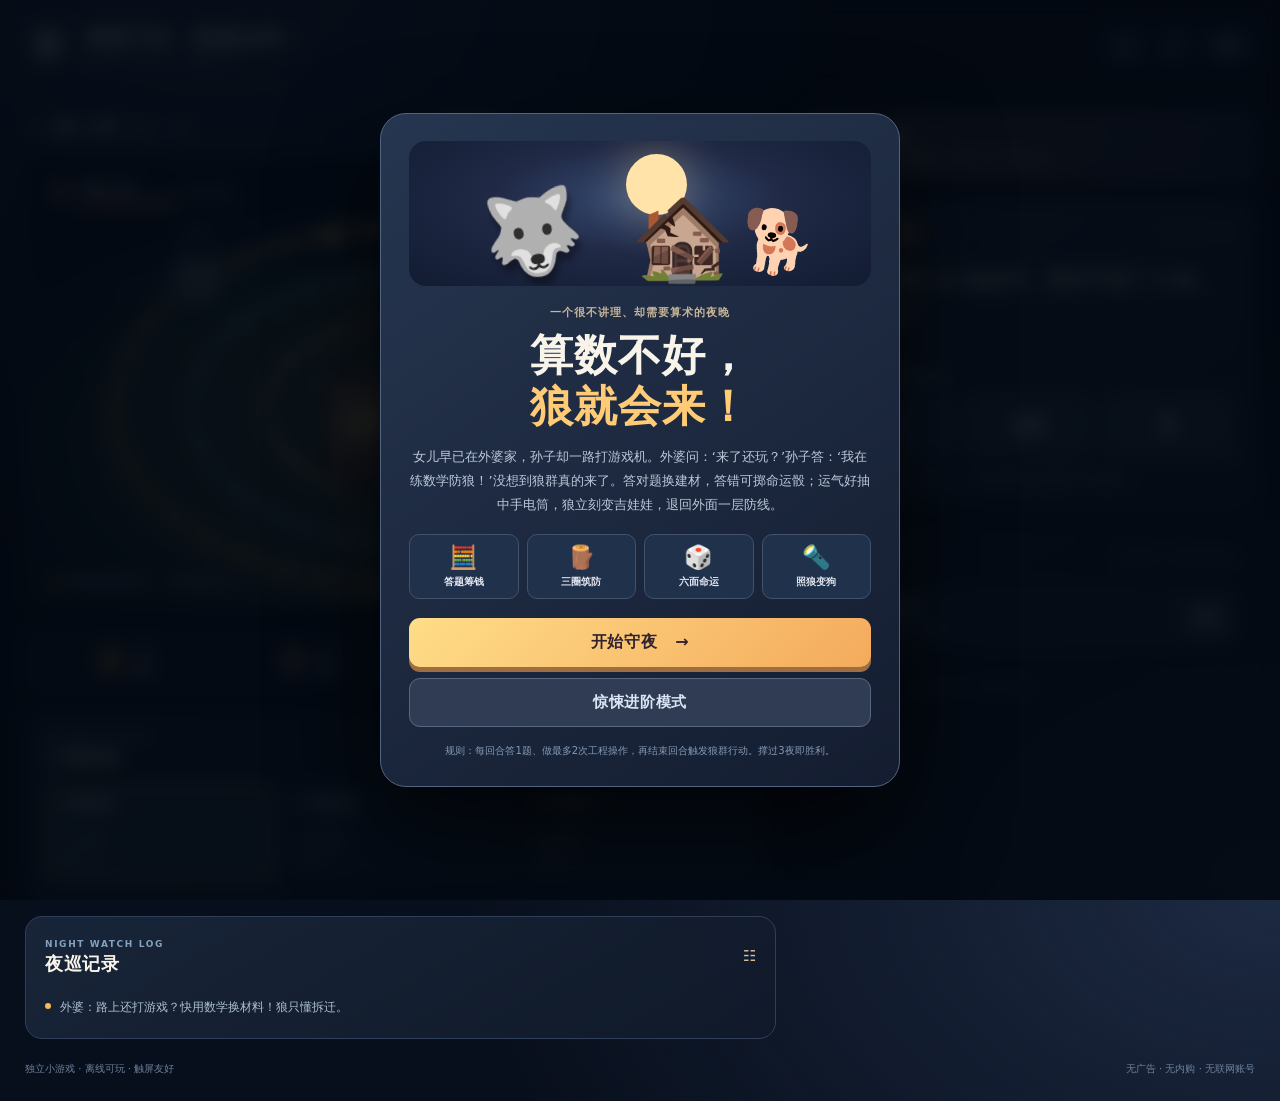
==== web/play.html @ cf3b33ac "feat: WatchOutWolf v1.1 Android and iPhone game with regression suite and APK CI" ====
<!doctype html>
<html lang="zh-CN">
<head>
  <meta charset="utf-8">
  <meta name="viewport" content="width=device-width,initial-scale=1,viewport-fit=cover">
  <meta name="theme-color" content="#10192c">
  <meta name="description" content="答数学题筹建材，守住外婆的小屋。答错还能掷命运骰，抽到手电筒让狼变吉娃娃！">
  <meta name="apple-mobile-web-app-capable" content="yes">
  <meta name="apple-mobile-web-app-status-bar-style" content="black-translucent">
  <meta name="apple-mobile-web-app-title" content="狼来了·算数防线">
  <style>
:root{color-scheme:dark;--bg:#080f1c;--panel:#141d31;--panel-2:#19243a;--panel-3:#202c44;--line:#33405d;--muted:#9bacbe;--text:#f8f4e9;--cream:#ffe4ac;--gold:#f6ba55;--green:#9bdfb3;--red:#f47c80;--blue:#98c5f5;--shadow:rgba(0,0,0,.38);font-family:ui-sans-serif,system-ui,-apple-system,BlinkMacSystemFont,'Segoe UI','PingFang SC','Microsoft YaHei',sans-serif}
*{box-sizing:border-box}html{background:var(--bg);overscroll-behavior:none}body{margin:0;color:var(--text);min-height:100vh;background:radial-gradient(ellipse at 17% -12%,#293d62 0%,transparent 42%),radial-gradient(ellipse at 100% 80%,#1d2a43 0%,transparent 45%),#080f1c;font-size:15px}button{font:inherit;cursor:pointer;-webkit-tap-highlight-color:transparent}button:focus-visible,canvas:focus-visible{outline:3px solid #ffce69;outline-offset:2px}button:disabled{cursor:not-allowed;filter:saturate(.55);opacity:.4}h1,h2,p{margin:0}h2{font-size:18px;letter-spacing:.03em}.hidden{display:none!important}.app-shell{max-width:1320px;margin:auto;padding:0 25px}.topbar{display:flex;align-items:center;justify-content:space-between;gap:16px;padding:22px 0 18px;border-bottom:1px solid rgba(180,202,232,.15)}.brand{text-decoration:none;color:inherit;display:flex;align-items:center;gap:12px;min-width:0}.brand-badge{height:48px;width:48px;display:grid;place-items:center;flex-shrink:0;border-radius:15px;font-size:27px;background:linear-gradient(145deg,#3a4d6b,#1c2a46);box-shadow:inset 0 0 0 1px #506481}.brand-text{display:flex;flex-direction:column;gap:3px;min-width:0}.brand strong{font-size:21px;font-weight:850;letter-spacing:.04em;white-space:nowrap}.brand small{color:#95a9c5;font-size:10px;letter-spacing:.2em;font-weight:750}.header-actions{display:flex;align-items:center;gap:9px}.icon-button,.ghost-button{height:38px;min-width:38px;padding:0 12px;color:#dbe6f8;background:#1a263c;border:1px solid #3a4b66;border-radius:11px}.icon-button{font-size:22px}.icon-button.off{opacity:.45}.ghost-button{font-size:13px;font-weight:700}.main-layout{display:grid;grid-template-columns:minmax(0,1.6fr) minmax(340px,.97fr);gap:23px;padding-top:23px;align-items:start}.game-column,.action-column{min-width:0;display:flex;flex-direction:column;gap:16px}.status-line{display:flex;gap:13px;align-items:center;justify-content:space-between;min-height:30px;padding:0 2px}.night-summary{display:flex;gap:10px;align-items:baseline;font-weight:900;font-size:18px}.night-summary small{color:var(--muted);font-size:12px;font-weight:600}.twinkle{color:var(--gold);font-size:20px}.phase-display{color:#cee6fc;font-size:12px;font-weight:700;background:#253551;border:1px solid #3b4f6c;border-radius:25px;padding:5px 11px;white-space:nowrap}.phase-dot{display:inline-block;width:7px;height:7px;border-radius:50%;background:#9be4af;box-shadow:0 0 8px #9be4af;margin-right:6px}.score-mini{color:var(--gold);font-weight:850;font-size:13px;white-space:nowrap}.battle-frame{position:relative;overflow:hidden;border-radius:22px;border:1px solid #34445c;background:#0c1b2d;box-shadow:0 15px 55px rgba(0,0,0,.27),inset 0 0 0 1px rgba(255,255,255,.02);touch-action:manipulation}.battle-frame canvas{display:block;aspect-ratio:5/3;width:100%;height:auto;cursor:crosshair;touch-action:manipulation}.canvas-overlay-top{position:absolute;top:13px;left:14px;right:14px;display:flex;justify-content:space-between;align-items:flex-start;gap:9px;pointer-events:none}.house-health,.flash-badge{background:rgba(12,22,39,.84);backdrop-filter:blur(10px);border:1px solid #55647b;box-shadow:0 3px 18px #0005;border-radius:13px;display:flex;align-items:center}.house-health{padding:8px 10px;gap:9px}.health-heart{color:#f9908c;font-size:20px}.health-details{min-width:100px;display:flex;flex-direction:column;gap:4px}.health-details span{font-size:11px;font-weight:700;color:#ecf2fb}.health-meter{background:#303b50;border-radius:5px;overflow:hidden;height:5px}.health-meter>div{height:100%;width:100%;background:linear-gradient(90deg,#fc7772,#ffb891);transition:width .35s ease}.house-health b{font-size:11px;color:#fff5dc}.flash-badge{font-size:12px;padding:10px 12px;gap:6px;color:#fff0c8;font-weight:800}.canvas-overlay-bottom{position:absolute;bottom:11px;left:14px;right:14px;display:flex;justify-content:space-between;gap:6px;align-items:center;pointer-events:none}.battle-tip{font-size:10px;font-weight:600;color:#c2cfe0;background:rgba(9,17,30,.68);border-radius:8px;padding:7px}.wolf-counter{font-size:11px;font-weight:800;background:rgba(14,24,40,.85);padding:7px 10px;border:1px solid #65748b;border-radius:9px;white-space:nowrap}.impact-layer{position:absolute;inset:0;pointer-events:none;display:grid;place-items:center}.impact-word{color:#fff5cb;text-shadow:0 3px 0 #9e4b64,0 5px 35px #fff6;animation:popImpact .9s ease-out forwards;font-size:clamp(20px,3vw,40px);font-weight:1000;letter-spacing:.1em}@keyframes popImpact{0%{transform:scale(.4) rotate(-10deg);opacity:0}30%{transform:scale(1.18) rotate(4deg);opacity:1}100%{transform:translateY(-55px) scale(1);opacity:0}}
.resource-strip{background:#141e31;border:1px solid #34425c;display:grid;grid-template-columns:repeat(4,1fr);padding:13px 9px;border-radius:16px;gap:2px;box-shadow:0 6px 25px rgba(0,0,0,.12)}.resource-item{display:flex;justify-content:center;align-items:center;gap:9px;border-right:1px solid #2f3b50;min-width:0}.resource-item:last-child{border-right:0}.resource-item>div{display:flex;flex-direction:column}.resource-item small{font-size:10px;color:#a2b1c7}.resource-item strong{font-size:21px;line-height:1.25;font-weight:900;font-variant-numeric:tabular-nums}.resource-icon{display:inline-grid;place-items:center;width:30px;height:30px;border-radius:10px;font-size:21px;font-weight:900}.resource-icon.coin{color:#f8cf71;background:#5c442d}.resource-icon.wood{color:#e2b37e;background:#523a34}.resource-icon.stone{color:#bac9db;background:#39445a}.resource-icon.battery{color:#f8e27a;background:#555136}.card-surface{background:linear-gradient(150deg,rgba(25,37,57,.96),rgba(16,25,42,.96));border:1px solid #303f59;border-radius:17px;padding:19px}.section-heading{display:flex;align-items:center;justify-content:space-between;gap:12px;margin-bottom:14px}.section-heading small{color:#90a5bd;font-size:11px;line-height:1.6;text-align:right}.eyebrow{display:block;font-size:9px;line-height:1.8;letter-spacing:.18em;font-weight:900;color:#84a2bf}.ring-grid{display:grid;grid-template-columns:repeat(3,minmax(0,1fr));gap:9px}.ring-button{border:1px solid #39495f;border-radius:12px;color:#eaf0fa;background:#1b2a40;text-align:left;padding:11px;display:flex;flex-direction:column;gap:7px;transition:background .2s,border-color .2s}.ring-button.selected{background:#273b51;border-color:#ffcb6c;box-shadow:0 0 0 1px #ffca65 inset}.ring-header{font-size:12px;font-weight:850;display:flex;justify-content:space-between;gap:4px;white-space:nowrap}.ring-name .ring-symbol{margin-right:3px;color:var(--gold)}.ring-health{font-size:12px;color:#d7e6f5;font-variant-numeric:tabular-nums}.ring-meter{background:#0e1b2d;height:6px;overflow:hidden;border-radius:6px}.ring-meter div{height:100%;border-radius:6px;background:linear-gradient(90deg,#74a7a0,#b6e2b1);transition:width .3s}.ring-meter div.critical{background:linear-gradient(90deg,#e17379,#efb16e)}.ring-footer{color:#93a7bf;font-size:10px;display:flex;justify-content:space-between}.story-box{padding-bottom:14px}.book-icon{color:#d6be93}.battle-feed{list-style:none;max-height:156px;overflow:auto;margin:0;padding:0;scrollbar-width:thin}.battle-feed li{display:flex;gap:9px;align-items:flex-start;padding:8px 0;color:#adbed2;font-size:12px;line-height:1.5;border-bottom:1px solid #2c3951}.battle-feed li:last-child{border-bottom:0}.feed-dot{width:6px;height:6px;flex-shrink:0;background:#809bb7;border-radius:50%;margin-top:5px}.feed-dot.good{background:var(--green)}.feed-dot.bad{background:var(--red)}.feed-dot.story{background:var(--gold)}
.mission-banner{display:flex;align-items:center;gap:12px;padding:15px;background:linear-gradient(115deg,#493c46,#222b44);border:1px solid #70555a;border-radius:15px}.mission-icon{font-size:28px;color:#ffdf9c;line-height:1}.mission-banner strong{font-size:13px;letter-spacing:.07em}.mission-banner p{color:#e8d6ce;font-size:11px;line-height:1.55;margin-top:3px}.phase-panel{min-height:230px}.action-card{border:1px solid #59617a;border-radius:18px;background:linear-gradient(145deg,#263752,#1a273d 75%);box-shadow:0 9px 28px #0003;overflow:hidden}.action-card-header{padding:20px 21px 0;display:flex;justify-content:space-between;gap:9px;align-items:center}.micro-tag{border-radius:7px;font-size:10px;font-weight:900;letter-spacing:.1em;color:#ffe8b7;background:#654e43;padding:6px 9px}.chapter-tag{font-size:10px;color:#a7bed4;letter-spacing:.1em}.question-inner{padding:18px 21px 19px}.question-title{font-size:20px;font-weight:850;line-height:1.6;color:#fff4dd;letter-spacing:.01em;min-height:90px}.answer-label{margin:15px 0 10px;color:#9bb1c9;font-size:11px;font-weight:750;letter-spacing:.05em}.answer-choices{display:grid;grid-template-columns:repeat(3,1fr);gap:10px}.answer-option{border:1px solid #62708a;background:#30445f;color:#f4f5fa;border-radius:12px;min-height:62px;font-size:25px;font-weight:850;box-shadow:0 3px 0 #18243a;transition:background .14s,transform .14s}.answer-option:active{transform:translateY(3px);box-shadow:none}.answer-option:hover{background:#425e7c}.action-hint{margin:14px 0 0;font-size:11px;color:#9eb3cb;line-height:1.6}.result-strip{display:flex;gap:9px;align-items:flex-start;margin-bottom:12px;border:1px solid #52736e;background:rgba(45,84,72,.23);border-radius:12px;padding:11px 12px;font-size:11px;line-height:1.5;color:#c7eddf}.result-strip.bad{border-color:#815864;background:#58384045;color:#ffcfce}.result-strip.neutral{border-color:#566881;background:#394a5b40;color:#d9e5f4}.result-strip strong{display:block;font-size:12px;color:#fff;margin-bottom:3px}.result-strip .result-emoji{font-size:20px}.dice-layout{padding:17px 20px 20px}.dice-layout h3{margin:0 0 8px;font-size:22px;color:#ffe8bc}.dice-description{font-size:12px;color:#b5c6dc;line-height:1.7;margin-bottom:15px}.dice-outcomes{display:grid;grid-template-columns:repeat(3,1fr);gap:7px;margin:13px 0 16px}.dice-face{background:#293951;border:1px solid #41516c;color:#e3ecfb;display:flex;align-items:center;gap:5px;justify-content:center;border-radius:9px;padding:9px 3px;font-size:10px;font-weight:750}.dice-face span{font-size:16px;font-weight:1000}.dice-face.bad{border-color:#8b5360;color:#ffadb1;background:#5b3442}.dice-face.good{border-color:#5f8b7f;color:#c2f6cd;background:#285451}.dice-face.jackpot{border-color:#cfb366;color:#ffe8a9;background:#685329}.dice-actions{display:grid;grid-template-columns:1.4fr 1fr;gap:9px}.primary-button,.secondary-button{font-weight:900;letter-spacing:.04em;border-radius:11px;padding:14px 13px;min-height:47px;transition:transform .15s,filter .15s}.primary-button{background:linear-gradient(135deg,#ffdd88,#f4aa5c);color:#312430;border:0;box-shadow:0 5px 0 #9f6d42}.secondary-button{background:#2f3c54;color:#dbe5f5;border:1px solid #596882}.primary-button:not(:disabled):active,.secondary-button:not(:disabled):active{transform:translateY(3px);box-shadow:none}.primary-button.large{width:100%;font-size:16px;display:flex;justify-content:center;gap:18px}.defend-header{padding:17px 19px 0;display:flex;align-items:center;justify-content:space-between;gap:10px}.defend-title{font-weight:900;font-size:19px;color:#ffefcc}.remaining-actions{font-size:11px;border:1px solid #5b7069;background:#2a4b47;border-radius:50px;color:#bfe6d9;font-weight:800;padding:7px 10px}.defend-body{padding:12px 19px 19px}.build-choice{display:grid;grid-template-columns:repeat(2,minmax(0,1fr));gap:9px;margin-top:12px}.build-button{border:1px solid #465774;color:#eef3fd;background:#263750;border-radius:12px;min-height:81px;text-align:left;padding:12px;display:flex;flex-direction:column;gap:6px;position:relative}.build-button:disabled{opacity:.34}.build-button:not(:disabled):hover{background:#324863}.build-button b{font-size:13px}.build-button small{font-size:10px;color:#afc1d9;line-height:1.35}.build-button .build-symbol{font-size:18px;margin-right:4px}.build-button .cost{font-size:10px;color:#ffdb9c;margin-top:auto}.endturn-button{width:100%;border:1px solid #c6a361;color:#fbe9bb;background:#64503a;border-radius:12px;padding:16px;margin-top:14px;font-size:14px;font-weight:950;box-shadow:0 4px 0 #322b28}.endturn-button:active{transform:translateY(3px);box-shadow:none}.attack-warning{font-size:11px;color:#efb0aa;margin-top:12px;line-height:1.5}.targets-panel{padding:16px}.targets-panel .section-heading{margin-bottom:11px}.targets-panel .section-heading h2{font-size:16px}.wolf-list{display:flex;flex-direction:column;gap:8px;max-height:260px;overflow:auto}.wolf-card{display:flex;align-items:center;gap:8px;border-radius:10px;background:#1f2f47;border:1px solid #334762;padding:9px}.wolf-card.selected{border-color:#efc06e;background:#324357}.wolf-avatar{display:grid;place-items:center;flex-shrink:0;width:37px;height:37px;border-radius:10px;background:#3f455e;font-size:23px}.wolf-avatar.dog{background:#3b4d48}.wolf-details{min-width:0;flex:1}.wolf-details strong{font-size:12px;display:block}.wolf-details small{font-size:10px;color:#a5b7ca;display:block;margin-top:4px}.target-choose{font-size:11px;font-weight:800;background:#3d506b;border:1px solid #71819c;color:#fff2d1;border-radius:8px;padding:9px;white-space:nowrap}.torch-target{background:#5b5237;border-color:#e9c46f;color:#fff0bf}.empty-wolves{color:#9fb2cc;font-size:12px;padding:12px 0;line-height:1.65}.rules-foot{display:flex;gap:8px;color:#768da7;font-size:11px;line-height:1.6;padding:0 7px}.rules-foot span{font-size:18px;color:#a7a3cb}.site-footer{display:flex;justify-content:space-between;gap:12px;font-size:10px;color:#6c829c;padding:23px 0 25px}
.overlay{position:fixed;inset:0;display:none;justify-content:center;align-items:center;overflow:auto;padding:18px 15px;background:rgba(3,9,17,.88);backdrop-filter:blur(9px);z-index:50}.overlay.visible{display:flex}.dialog-box{width:100%;max-width:520px;background:linear-gradient(145deg,#263650,#141d30);box-shadow:0 40px 100px #000a;border:1px solid #516480;border-radius:26px;padding:27px 28px;position:relative;max-height:calc(100dvh - 34px);overflow-y:auto;scrollbar-width:thin}.intro-dialog{text-align:center}.dialog-art{height:145px;border-radius:17px;background:radial-gradient(ellipse at 50% 40%,#364b73 0%,#202945 45%,#111b31 100%);position:relative;overflow:hidden;margin-bottom:19px}.moon-shape{position:absolute;top:13px;left:47%;height:61px;width:61px;border-radius:50%;background:#ffe3a8;box-shadow:0 0 48px #fada9c66}.dialog-wolf{position:absolute;left:16%;top:46px;font-size:80px;transform:rotate(-10deg);filter:drop-shadow(2px 9px 3px #0005)}.dialog-house{position:absolute;left:48%;top:48px;font-size:83px}.dialog-dog{position:absolute;right:12%;top:65px;font-size:61px;transform:rotate(9deg)}.intro-eyebrow{color:#c7b59a;font-size:11px;font-weight:850;letter-spacing:.09em}.intro-dialog h1{font-size:clamp(30px,5vw,43px);line-height:1.2;letter-spacing:.02em;margin:10px 0 12px;font-weight:1000}.intro-dialog h1 em{color:#ffcb75;font-style:normal}.intro-description{font-size:13px;color:#bbcada;line-height:1.85}.intro-mechanics{display:grid;grid-template-columns:repeat(4,1fr);gap:8px;margin:17px 0 19px}.intro-mechanics>div{padding:9px 2px;border:1px solid #43516b;background:#20314b;border-radius:10px;font-size:23px;display:flex;flex-direction:column;gap:4px}.intro-mechanics span{font-size:10px;font-weight:800;color:#e2e5ef}.intro-buttons{display:grid;gap:11px}.continue-button{margin-top:13px;width:100%;border:0;color:#d2e9fd;background:transparent;text-decoration:underline;padding:7px;font-size:12px}.smallprint{color:#8399b5;font-size:10px;line-height:1.7;margin-top:15px}.help-dialog{text-align:left;max-width:570px}.help-dialog h2{font-size:26px;color:#ffe2aa;margin-bottom:15px}.help-dialog ol{padding-left:19px;color:#c7d6e9;font-size:13px;line-height:1.7}.help-dialog li{margin-bottom:10px}.help-dialog b{color:#ffe2aa}.help-note{font-size:12px;color:#b0e3d9;background:#20403f;border:1px solid #386b65;border-radius:12px;padding:12px;line-height:1.7;margin:14px 0}.help-dialog .primary-button{width:100%}.modal-close{position:absolute;right:20px;top:17px;background:none;border:0;color:#e0e5ef;font-size:32px;line-height:1}.end-dialog{text-align:center;max-width:430px}.end-icon{font-size:73px;display:block;margin-bottom:9px}.end-dialog h2{color:#fbe0a2;font-size:33px;margin:7px 0 10px}.end-dialog>p{color:#bbcade;font-size:13px;line-height:1.75}.end-stats{display:grid;grid-template-columns:repeat(2,1fr);gap:10px;margin:24px 0}.end-stats div{padding:16px 9px;background:#1b2b42;border:1px solid #465c74;border-radius:12px}.end-stats strong{font-size:23px;color:#ffe09c;display:block}.end-stats small{font-size:11px;color:#a4b7cc}.toast{position:fixed;z-index:90;bottom:26px;left:50%;transform:translate(-50%,30px);opacity:0;pointer-events:none;background:#fff0c7;color:#423129;box-shadow:0 9px 50px #0007;padding:12px 17px;border-radius:12px;font-size:13px;font-weight:850;line-height:1.5;max-width:min(90vw,530px);min-width:200px;text-align:center;transition:transform .25s,opacity .25s}.toast.visible{transform:translate(-50%,0);opacity:1}.roulette-backdrop{position:fixed;inset:0;background:#050b14e8;display:grid;place-items:center;z-index:80;backdrop-filter:blur(5px)}.roulette-dialog{text-align:center;min-width:280px}.roulette-title{font-size:21px;font-weight:950;letter-spacing:.12em;color:#ffdc9b;margin-bottom:24px}.roulette-wheel{position:relative;height:210px;width:210px;border-radius:50%;margin:auto;background:conic-gradient(#8e4055 0deg 60deg,#394c6d 60deg 120deg,#63745c 120deg 180deg,#6b6248 180deg 240deg,#2a8b78 240deg 300deg,#d5aa60 300deg 360deg);box-shadow:0 0 0 8px #202a3c,0 0 0 11px #dcbd83,0 0 65px #f1d38a50;transition:transform 1.85s cubic-bezier(.13,.71,.21,1)}.roulette-num{position:absolute;left:50%;top:50%;margin-left:-16px;margin-top:-16px;width:32px;height:32px;display:grid;place-items:center;font-size:23px;font-weight:1000;color:white;text-shadow:0 2px 4px #0007}.roulette-pointer{font-size:29px;color:#ffe2a9;position:absolute;z-index:2;top:-25px;left:89px;text-shadow:0 3px #000}.roulette-status{margin-top:26px;font-size:14px;color:#bbd0e2}.roulette-result{font-size:25px;color:#fff0bc;font-weight:950;margin-top:15px;min-height:33px}
@media(max-width:1120px){.main-layout{grid-template-columns:minmax(0,1.25fr) minmax(320px,.9fr);gap:15px}.app-shell{padding:0 17px}.brand strong{font-size:18px}.mission-banner{padding:12px}}
@media(max-width:850px){.main-layout{grid-template-columns:1fr;gap:15px}.game-column,.action-column{gap:13px}.action-column{display:contents}.mission-banner{grid-row:1}.status-line{grid-row:2}.battle-frame{grid-row:3}.resource-strip{grid-row:4}.phase-panel{grid-row:5}.defense-box{grid-row:6}.targets-panel{grid-row:7}.story-box{grid-row:8}.rules-foot{grid-row:9}.main-layout{display:grid;grid-template-columns:1fr}.game-column{display:contents}.topbar{padding:13px 0}.phase-panel{min-height:0}.question-title{min-height:auto}.site-footer{padding-top:15px}}
@media(max-width:470px){.app-shell{padding:0 11px}.topbar{gap:6px}.brand{gap:8px}.brand-badge{height:40px;width:40px;border-radius:12px;font-size:22px}.brand strong{font-size:14px;letter-spacing:0}.brand small{font-size:8px;letter-spacing:.09em}.header-actions{gap:5px}.icon-button,.ghost-button{height:34px;min-width:34px;padding:0 8px;font-size:15px;border-radius:9px}.ghost-button{font-size:11px}.main-layout{padding-top:13px;gap:11px}.night-summary{gap:6px;font-size:15px}.night-summary small{font-size:10px}.status-line{gap:5px}.phase-display{padding:4px 7px;font-size:10px}.score-mini{font-size:11px}.battle-frame{border-radius:14px}.canvas-overlay-top{top:8px;left:7px;right:7px}.house-health{padding:6px;gap:5px;border-radius:9px}.health-details{min-width:80px}.health-details span{font-size:9px}.health-heart{font-size:14px}.house-health b{font-size:9px}.flash-badge{padding:7px;font-size:10px;border-radius:8px}.canvas-overlay-bottom{bottom:7px;left:7px;right:7px}.battle-tip{font-size:8px;padding:5px;max-width:80%}.wolf-counter{font-size:9px;padding:5px}.resource-strip{padding:8px 3px}.resource-item{gap:4px}.resource-item strong{font-size:18px}.resource-icon{height:25px;width:25px;font-size:16px;border-radius:8px}.resource-item small{font-size:9px}.card-surface{padding:13px}.section-heading{margin-bottom:10px}.section-heading small{font-size:9px}.ring-grid{gap:6px}.ring-button{padding:8px 6px;gap:5px}.ring-header{font-size:10px}.ring-health{font-size:10px}.ring-footer{font-size:9px}.section-heading h2{font-size:16px}.mission-banner{gap:8px}.mission-icon{font-size:22px}.mission-banner p{font-size:10px}.question-inner{padding:15px}.action-card-header{padding:14px 15px 0}.question-title{font-size:18px}.answer-option{min-height:59px}.defend-body{padding:10px 14px 15px}.build-button{min-height:80px}.build-button b{font-size:12px}.dialog-box{padding:20px 18px;border-radius:19px}.dialog-art{height:110px}.dialog-wolf{font-size:55px}.dialog-house{font-size:65px;top:37px}.dialog-dog{font-size:43px;top:52px}.moon-shape{height:50px;width:50px}.intro-dialog h1{font-size:30px}.intro-description{font-size:12px}.intro-mechanics{gap:5px}.intro-mechanics>div{font-size:21px}.intro-mechanics span{font-size:9px}.site-footer{font-size:8px}.dice-layout{padding:15px}.rules-foot{font-size:10px}}
@media(prefers-reduced-motion:reduce){*,*::before,*::after{animation-duration:.001s!important;transition-duration:.001s!important}}

</style>
  <title>算数不好，狼就会来！｜狼来了·算数防线</title>
</head>
<body>
  <div id="app" class="app-shell">
    <header class="topbar">
      <a class="brand" href="#" aria-label="算数不好狼就会来，返回游戏首页">
        <span class="brand-badge" aria-hidden="true">🐺</span>
        <span class="brand-text"><strong>算数不好，狼就会来！</strong><small>WOLF MATH · 防线计划</small></span>
      </a>
      <div class="header-actions">
        <button id="soundBtn" type="button" class="icon-button" aria-label="切换音效" title="切换音效">♫</button>
        <button id="helpBtn" type="button" class="icon-button" aria-label="游戏说明" title="游戏说明">?</button>
        <button id="restartBtn" type="button" class="ghost-button">重开</button>
      </div>
    </header>

    <div class="main-layout">
      <section class="game-column" aria-label="堡垒地图和战场">
        <div class="status-line">
          <div class="night-summary"><span class="twinkle">✦</span><span id="nightLabel">第 1 夜</span><small id="turnLabel">回合 1 / 18</small></div>
          <div class="phase-display"><span id="phaseDot" class="phase-dot"></span><span id="phaseLabel">答题中</span></div>
          <div class="score-mini">★ <span id="scoreLabel">0</span></div>
        </div>

        <div class="battle-frame" id="battleFrame">
          <canvas id="gameCanvas" width="1000" height="600" aria-label="狼群与三层防御圈。点狼选中手电目标，点防线选择加固层。" tabindex="0"></canvas>
          <div class="canvas-overlay-top">
            <div class="house-health" id="healthBanner" aria-label="小屋生命"><span class="health-heart">♥</span><div class="health-details"><span>外婆的小屋</span><div class="health-meter"><div id="healthFill"></div></div></div><b id="healthText">15 / 15</b></div>
            <div class="flash-badge" id="flashBadge">🔦 <span>0 格电量</span></div>
          </div>
          <div class="canvas-overlay-bottom"><span class="battle-tip">👆 点防线切换加固目标 · 点狼选择照射目标</span><span class="wolf-counter" id="wolfCount">🐺 1 只</span></div>
          <div id="impactLayer" class="impact-layer" aria-live="polite"></div>
        </div>

        <div class="resource-strip" id="resources" aria-label="物资">
          <div class="resource-item"><span class="resource-icon coin">◈</span><div><small>金币</small><strong id="coinsNum">4</strong></div></div>
          <div class="resource-item"><span class="resource-icon wood">▥</span><div><small>木材</small><strong id="woodNum">3</strong></div></div>
          <div class="resource-item"><span class="resource-icon stone">⬡</span><div><small>石材</small><strong id="stoneNum">0</strong></div></div>
          <div class="resource-item"><span class="resource-icon battery">ϟ</span><div><small>手电电量</small><strong id="batteryNum">0</strong></div></div>
        </div>

        <div class="defense-box card-surface">
          <div class="section-heading"><div><span class="eyebrow">DEFENSE STATUS</span><h2>三层防线</h2></div><small>点击选中，建造时对该圈生效</small></div>
          <div id="defenseRings" class="ring-grid"></div>
        </div>
        <div class="story-box card-surface"><div class="section-heading"><div><span class="eyebrow">NIGHT WATCH LOG</span><h2>夜巡记录</h2></div><span class="book-icon">☷</span></div><ul id="battleFeed" class="battle-feed" aria-live="polite"></ul></div>
      </section>

      <aside class="action-column" aria-label="答题、采购与防御行动">
        <section class="mission-banner"><span class="mission-icon">☾</span><div><strong>今夜任务</strong><p id="missionText">算对数学题，获得建材；算错了，命运骰替你做决定。</p></div></section>
        <div id="phasePanel" class="phase-panel"></div>
        <section id="wolfPanel" class="targets-panel card-surface"><div class="section-heading"><div><span class="eyebrow">ENEMY RADAR</span><h2>狼群雷达</h2></div><small id="targetHint">点亮手电，狼秒变吉娃娃</small></div><div id="wolfList" class="wolf-list"></div></section>
        <section class="rules-foot"><span>◎</span> 数学不是万能的，但狼真的不喜欢手电筒。</section>
      </aside>
    </div>

    <footer class="site-footer"><span>独立小游戏 · 离线可玩 · 触屏友好</span><span>无广告 · 无内购 · 无联网账号</span></footer>
  </div>

  <div class="overlay visible" id="introOverlay" role="dialog" aria-modal="true" aria-labelledby="introTitle">
    <div class="dialog-box intro-dialog">
      <div class="dialog-art" aria-hidden="true"><span class="moon-shape"></span><span class="dialog-wolf">🐺</span><span class="dialog-house">🏚️</span><span class="dialog-dog">🐕</span></div>
      <p class="intro-eyebrow">一个很不讲理、却需要算术的夜晚</p>
      <h1 id="introTitle">算数不好，<br><em>狼就会来！</em></h1>
      <p class="intro-description">女儿早已在外婆家，孙子却一路打游戏机。外婆问：‘来了还玩？’孙子答：‘我在练数学防狼！’没想到狼群真的来了。答对题换建材，答错可掷命运骰；运气好抽中手电筒，狼立刻变吉娃娃，退回外面一层防线。</p>
      <div class="intro-mechanics"><div>🧮<span>答题筹钱</span></div><div>🪵<span>三圈筑防</span></div><div>🎲<span>六面命运</span></div><div>🔦<span>照狼变狗</span></div></div>
      <div class="intro-buttons"><button class="primary-button large" data-mode="easy">开始守夜 <span>→</span></button><button class="secondary-button" data-mode="nightmare">惊悚进阶模式</button></div>
      <button id="continueButton" class="continue-button hidden">继续上次守夜</button>
      <p class="smallprint">规则：每回合答1题、做最多2次工程操作，再结束回合触发狼群行动。撑过3夜即胜利。</p>
    </div>
  </div>

  <div class="overlay" id="helpOverlay" role="dialog" aria-modal="true" aria-labelledby="helpTitle" aria-hidden="true">
    <div class="dialog-box help-dialog"><button class="modal-close" id="closeHelp" aria-label="关闭说明">×</button><span class="eyebrow">SURVIVAL MANUAL</span><h2 id="helpTitle">守夜手册</h2><ol><li><b>答题</b>：正确获得金币、木材。连续答对4题还会得到1格手电电量。</li><li><b>采购与修筑</b>：4金币买2木材，5金币买1石材。每回合最多进行2次采购或工程行动。</li><li><b>命运骰</b>：答错题才能掷六面骰。1面灾厄（小屋−2生命并来狼），5与6面获得手电电量，其余面是小奖或落空。</li><li><b>手电筒</b>：点击任意狼选中，再点击“照射”。每次消耗1格电量，狼变吉娃娃并退回外侧一圈；在最外圈的会退入森林。吉娃娃不再攻击，稍后跑掉。</li><li><b>防线</b>：从外圈木栅到中圈石墙、内圈铁门。狼突破一圈后，下回合才能往内圈移动。</li><li><b>胜利</b>：存活18回合，守过3个夜晚。每6回合天亮，狼撤退、外婆补充少量物资。</li></ol><p class="help-note">苹果手机：通过 Safari 打开部署好的 HTTPS 网页，再在分享菜单选择“添加到主屏幕”，可作为全屏网页应用游玩。</p><button class="primary-button" id="okHelp">继续守夜</button></div>
  </div>

  <div class="overlay" id="endOverlay" role="dialog" aria-modal="true" aria-labelledby="endTitle" aria-hidden="true"><div class="dialog-box end-dialog"><span id="endIcon" class="end-icon">☀</span><span class="eyebrow" id="endEyebrow">FINAL REPORT</span><h2 id="endTitle">天亮了！</h2><p id="endReason"></p><div class="end-stats" id="endStats"></div><button class="primary-button large" data-restart="yes">再守一夜 →</button></div></div>

  <div class="toast" id="toast" role="status" aria-live="polite"></div>
  <script>
/* Wolf Math Defense: deterministic, framework-free rules engine. */
(function (root, factory) {
  const api = factory();
  if (typeof module !== 'undefined' && module.exports) module.exports = api;
  if (root) root.WolfMathEngine = api;
})(typeof globalThis !== 'undefined' ? globalThis : this, function () {
  'use strict';

  const TOTAL_TURNS = 18;
  const PER_NIGHT = 6;
  const RING_NAMES = ['外圈木栅', '中圈石墙', '内圈铁门'];
  const MAX_WALLS = [11, 10, 9];
  const DICE_FACES = [
    { face: 1, label: '黑雾来袭', detail: '小屋失去2点生命，额外来一只狼。', kind: 'bad' },
    { face: 2, label: '虚惊一场', detail: '狼愣住了。你什么也没拿到。', kind: 'neutral' },
    { face: 3, label: '捡到木料', detail: '获得1块木材。', kind: 'minor' },
    { face: 4, label: '意外退款', detail: '获得2枚金币。', kind: 'minor' },
    { face: 5, label: '拾到手电筒', detail: '手电电量+1，可将一只狼变成吉娃娃。', kind: 'good' },
    { face: 6, label: '超级手电筒', detail: '手电电量+2，今晚的狼要改名了。', kind: 'jackpot' }
  ];

  function rollRandom(state) {
    let x = state.seed >>> 0;
    x ^= x << 13; x ^= x >>> 17; x ^= x << 5;
    state.seed = x >>> 0 || 2463534242;
    return (state.seed >>> 0) / 4294967296;
  }
  function randInt(state, min, max) {
    return Math.floor(rollRandom(state) * (max - min + 1)) + min;
  }
  function shuffled(state, a) {
    const b = a.slice();
    for (let i = b.length - 1; i > 0; i--) {
      const j = randInt(state, 0, i);
      [b[i], b[j]] = [b[j], b[i]];
    }
    return b;
  }
  function log(state, line, type) {
    state.feed.unshift({ id: ++state.logId, line, type: type || 'info' });
    state.feed = state.feed.slice(0, 7);
  }
  function clamp(value, lo, hi) { return Math.max(lo, Math.min(hi, value)); }
  function nightOf(turn) { return Math.min(3, 1 + Math.floor((turn - 1) / PER_NIGHT)); }

  function makeQuestion(state) {
    const night = nightOf(state.turn);
    const easy = state.mode === 'easy';
    const maxTemplate = easy ? 4 : (night === 1 ? 5 : night === 2 ? 7 : 9);
    const template = randInt(state, 0, maxTemplate);
    let prompt, answer, hint;
    const a = randInt(state, 2, easy ? 7 : 8 + night * 2);
    const b = randInt(state, 2, easy ? 6 : 5 + night * 2);
    const c = randInt(state, 1, 4);
    if (template === 0) {
      prompt = `外婆买了 ${a} 块木板，又买了 ${b} 块。仓库现在有几块木板？`;
      answer = a + b; hint = `${a} + ${b} = ${answer}`;
    } else if (template === 1) {
      const total = a + b + c;
      prompt = `守夜人带来 ${total} 枚金币，买钉子花了 ${b} 枚，还剩多少？`;
      answer = total - b; hint = `${total} − ${b} = ${answer}`;
    } else if (template === 2) {
      prompt = `一捆木板要 ${a} 枚金币，买 ${c + 1} 捆一共需要多少？`;
      answer = a * (c + 1); hint = `${a} × ${c + 1} = ${answer}`;
    } else if (template === 3) {
      const t = a * (c + 1);
      prompt = `${t} 块木板平均分给 ${c + 1} 道防线，每道能分到几块？`;
      answer = a; hint = `${t} ÷ ${c + 1} = ${answer}`;
    } else if (template === 4) {
      prompt = `修外墙要 ${a} 块木板，中墙要 ${b} 块，手头有 ${a + b - c} 块。还缺几块？`;
      answer = c; hint = `${a} + ${b} − ${a + b - c} = ${answer}`;
    } else if (template === 5) {
      prompt = `商店有 ${a} 组木料，每组 ${b} 块，另外赠送 ${c} 块。共有几块？`;
      answer = a * b + c; hint = `${a} × ${b} + ${c} = ${answer}`;
    } else if (template === 6) {
      const p = (a + 2) * 2;
      prompt = `两道门每道要 ${a + 2} 枚螺丝，已经准备了 ${c} 枚。还需多少枚？`;
      answer = p - c; hint = `2 × ${a + 2} − ${c} = ${answer}`;
    } else if (template === 7) {
      const full = (a + b) * 2;
      prompt = `每组木料 ${a + b} 元，买两组可减 ${c} 元。实际要付多少？`;
      answer = full - c; hint = `2 × ${a + b} − ${c} = ${answer}`;
    } else if (template === 8) {
      const unit = c + 2;
      prompt = `一共 ${a * unit} 块石头，每道防线分 ${unit} 块，能修几道？`;
      answer = a; hint = `${a * unit} ÷ ${unit} = ${answer}`;
    } else {
      const every = a + 3;
      const spent = Math.min(b, every * 2 - 1);
      prompt = `两天各存 ${every} 枚金币，买陷阱花 ${spent} 枚，剩下多少？`;
      answer = every * 2 - spent; hint = `2 × ${every} − ${spent} = ${answer}`;
    }
    const wrong = new Set();
    let tries = 0;
    while (wrong.size < 2 && tries++ < 60) {
      const d = randInt(state, 1, 5 + night * 2) * (rollRandom(state) < 0.5 ? -1 : 1);
      const candidate = answer + d;
      if (candidate >= 0 && candidate !== answer) wrong.add(candidate);
    }
    let candidate = answer + 1;
    while (wrong.size < 2) { if (!wrong.has(candidate)) wrong.add(candidate); candidate++; }
    return { prompt, answer, hint, options: shuffled(state, [answer, ...wrong]), id: state.turn };
  }

  function addWolf(state, fixedKind) {
    const night = nightOf(state.turn);
    const variant = rollRandom(state);
    const ambush = rollRandom(state);
    let ring = 1;
    if (!fixedKind) {
      if (night === 2 && ambush < (state.mode === 'nightmare' ? .36 : .23)) ring = 2;
      if (night === 3) {
        if (ambush < (state.mode === 'nightmare' ? .24 : .14)) ring = 3;
        else if (ambush < (state.mode === 'nightmare' ? .66 : .48)) ring = 2;
      }
    }
    const kind = fixedKind || (ring > 1 ? 'sneak' : night >= 3 && variant < .22 ? 'heavy' : night >= 2 && variant < .38 ? 'swift' : 'wolf');
    const angle = -Math.PI * .84 + rollRandom(state) * Math.PI * 1.65;
    const wolf = { id: ++state.nextWolfId, kind, ring, angle, attack: kind === 'heavy' ? 3 : 2, dogTurns: 0, stunned: 0 };
    state.wolves.push(wolf);
    if (ring > 1) log(state, `警报！钻地狼${wolf.id}绕过外圈，直接潜入第${ring}圈！`, 'bad');
    return wolf;
  }

  function newGame(mode, seed) {
    const chosen = mode === 'nightmare' ? 'nightmare' : 'easy';
    const state = {
      version: 1, mode: chosen, seed: (Number(seed) >>> 0) || (Date.now() >>> 0) || 2817,
      turn: 1, night: 1, phase: 'question', maxTurns: TOTAL_TURNS,
      house: chosen === 'nightmare' ? 12 : 15, maxHouse: 15, coins: 4, wood: 3, stone: 0, charges: 0,
      walls: chosen === 'nightmare' ? [6, 5, 4] : [7, 6, 5], traps: [0, 0, 0], actions: 2, maxActions: 2,
      selectedRing: 0, selectedWolf: null, streak: 0, correct: 0, wrong: 0,
      score: 0, logId: 0, nextWolfId: 0, wolves: [], feed: [], lastDice: null,
      lastResult: null, gameEndReason: ''
    };
    state.question = makeQuestion(state);
    addWolf(state, 'wolf');
    log(state, '外婆：路上还打游戏？快用数学换材料！狼只懂拆迁。', 'story');
    return state;
  }

  function failIfNeeded(state) {
    if (state.house <= 0) {
      state.house = 0;
      state.phase = 'lost';
      state.gameEndReason = '狼群提交了房屋拆除验收报告。';
      log(state, '小屋倒塌。外婆：明天开始补习基础数学。', 'bad');
      return true;
    }
    return false;
  }
  function answerQuestion(state, selected) {
    if (state.phase !== 'question') return { ok: false, message: '现在不是答题阶段。' };
    const val = Number(selected);
    const correct = val === state.question.answer;
    const hint = state.question.hint;
    if (correct) {
      state.phase = 'defend';
      state.correct++;
      state.streak++;
      const reward = 3 + nightOf(state.turn);
      state.coins += reward;
      state.wood += 1;
      state.score += 100 + Math.min(5, state.streak) * 15;
      let bonus = '';
      if (state.streak % 4 === 0) {
        state.charges = clamp(state.charges + 1, 0, 5);
        bonus = ' 连对4题，外婆奖励1格手电电量！';
      }
      state.lastResult = { kind: 'correct', title: '答对啦！', text: `${hint}。获得${reward}金币和1木材。${bonus}` };
      log(state, `答对：+${reward}金币，+1木材。${bonus}`, 'good');
    } else {
      state.phase = 'dice';
      state.wrong++;
      state.streak = 0;
      state.score = Math.max(0, state.score - 30);
      state.lastResult = { kind: 'wrong', title: '算错了，狼笑了', text: `正确答案：${state.question.answer}（${hint}）。可以跳过，也可以冒险掷命运骰。` };
      log(state, '算错了！命运骰启动：1/6灾厄，2/6机会拿到手电。', 'bad');
    }
    return { ok: true, correct, result: state.lastResult };
  }

  function rollDice(state, forcedFace) {
    if (state.phase !== 'dice') return { ok: false, message: '只能在答错题后掷骰。' };
    let face = randInt(state, 1, 6);
    if (typeof forcedFace === 'number' && forcedFace >= 1 && forcedFace <= 6) face = forcedFace;
    const info = DICE_FACES[face - 1];
    state.lastDice = face;
    state.phase = 'defend';
    if (face === 1) {
      state.house = Math.max(0, state.house - 2);
      addWolf(state);
    } else if (face === 3) state.wood++;
    else if (face === 4) state.coins += 2;
    else if (face === 5) state.charges = clamp(state.charges + 1, 0, 5);
    else if (face === 6) state.charges = clamp(state.charges + 2, 0, 5);
    state.lastResult = { kind: info.kind, title: `骰子 ${face} · ${info.label}`, text: info.detail };
    log(state, `骰子${face}：${info.label}。${info.detail}`, face === 1 ? 'bad' : face >= 5 ? 'good' : 'info');
    failIfNeeded(state);
    return { ok: true, face, info };
  }

  function skipDice(state) {
    if (state.phase !== 'dice') return { ok: false, message: '现在不能跳过骰子。' };
    state.phase = 'defend';
    state.lastResult = { kind: 'neutral', title: '见好就收', text: '没有掷骰，也没有奖励。至少小屋目前还在。' };
    log(state, '选择不掷骰子，安全进入建设阶段。', 'info');
    return { ok: true };
  }

  function takeAction(state, key, ring) {
    if (state.phase !== 'defend') return { ok: false, message: '请先完成本回合的算术题。' };
    if (state.actions <= 0) return { ok: false, message: '每回合只有2次工程行动。' };
    const r = Number.isInteger(ring) && ring >= 0 && ring <= 2 ? ring : state.selectedRing;
    if (key === 'buyWood') {
      if (state.coins < 4) return { ok: false, message: '金币不足：购买2木材需要4金币。' };
      state.coins -= 4; state.wood += 2;
      log(state, '采购木料：-4金币，+2木材。', 'info');
    } else if (key === 'buyStone') {
      if (state.coins < 5) return { ok: false, message: '金币不足：购买1石材需要5金币。' };
      state.coins -= 5; state.stone += 1;
      log(state, '采购石材：-5金币，+1石材。', 'info');
    } else if (key === 'fortify') {
      if (state.wood < 2) return { ok: false, message: '加固防线需要2木材。' };
      if (state.walls[r] >= MAX_WALLS[r]) return { ok: false, message: `${RING_NAMES[r]}已经加固到上限。` };
      state.wood -= 2;
      const gained = Math.min(4, MAX_WALLS[r] - state.walls[r]);
      state.walls[r] += gained;
      state.score += 10;
      log(state, `加固${RING_NAMES[r]}：+${gained}耐久。`, 'good');
    } else if (key === 'repair') {
      if (state.wood < 3) return { ok: false, message: '修理小屋需要3木材。' };
      if (state.house >= state.maxHouse) return { ok: false, message: '小屋目前完好。' };
      state.wood -= 3;
      const gained = Math.min(4, state.maxHouse - state.house);
      state.house += gained;
      log(state, `修理小屋：+${gained}生命。`, 'good');
    } else if (key === 'trap') {
      if (state.wood < 1 || state.stone < 1) return { ok: false, message: '布置陷阱需要1木材+1石材。' };
      if (state.traps[r] >= 2) return { ok: false, message: '这一圈最多可放2个陷阱。' };
      state.wood -= 1; state.stone -= 1; state.traps[r]++;
      log(state, `${RING_NAMES[r]}布置了陷阱。狼踩中会后退一层。`, 'good');
    } else return { ok: false, message: '未知工程行动。' };
    state.actions--;
    return { ok: true };
  }

  function flashWolf(state, wolfId) {
    if (state.phase !== 'defend') return { ok: false, message: '请先完成答题或骰子阶段。' };
    if (!state.charges) return { ok: false, message: '手电没有电量。答错题后可赌骰子，连对4题也能获得电量。' };
    const wolf = state.wolves.find(w => w.id === Number(wolfId));
    if (!wolf) return { ok: false, message: '目标已经不在附近。' };
    if (wolf.kind === 'dog') return { ok: false, message: '它已经是吉娃娃了，再照会让它自信。' };
    state.charges--;
    const from = wolf.ring;
    wolf.kind = 'dog';
    wolf.ring = Math.max(0, from - 1);
    wolf.attack = 0;
    wolf.dogTurns = 2;
    wolf.stunned = 0;
    state.selectedWolf = null;
    state.score += 70;
    const place = from === 1 ? '森林边缘' : RING_NAMES[from - 2];
    log(state, `手电光！狼${wolf.id}→吉娃娃，自动退到${place}。`, 'good');
    state.lastResult = { kind: 'jackpot', title: '嗷呜？汪！', text: `狼${wolf.id}变成吉娃娃，自动后退一整层（${place}），不再攻击。` };
    return { ok: true, wolfId: wolf.id, from, to: wolf.ring };
  }

  function endTurn(state) {
    if (state.phase !== 'defend') return { ok: false, message: '目前不能结束回合。' };
    const event = { attacked: [], retreats: [], damageHouse: 0, spawned: [], dawn: false, ended: false };
    const survivors = [];
    for (const wolf of state.wolves) {
      if (wolf.kind === 'dog') {
        wolf.dogTurns--;
        if (wolf.dogTurns <= 0) {
          log(state, `吉娃娃${wolf.id}带着尊严逃回森林。`, 'good');
          event.retreats.push(wolf.id);
        } else survivors.push(wolf);
        continue;
      }
      if (wolf.ring <= 0) {
        event.retreats.push(wolf.id);
        log(state, `狼${wolf.id}被陷阱赶进森林，灰溜溜地离开了。`, 'good');
        continue;
      }
      if (wolf.stunned > 0) { wolf.stunned--; survivors.push(wolf); continue; }
      const wallIndex = wolf.ring - 1;
      if (state.traps[wallIndex] > 0) {
        state.traps[wallIndex]--;
        wolf.ring = Math.max(0, wolf.ring - 1);
        wolf.stunned = 1;
        event.retreats.push(wolf.id);
        log(state, `狼${wolf.id}踩中陷阱，被弹回外围一层！`, 'good');
      } else if (state.walls[wallIndex] > 0) {
        const actual = Math.min(wolf.attack, state.walls[wallIndex]);
        state.walls[wallIndex] = Math.max(0, state.walls[wallIndex] - wolf.attack);
        event.attacked.push({ wolfId: wolf.id, ring: wallIndex, damage: actual });
        if (state.walls[wallIndex] === 0) {
          log(state, `第${wallIndex + 1}层防线被狼${wolf.id}拆穿！`, 'bad');
        }
      } else if (wolf.ring < 3) {
        wolf.ring++;
        log(state, `狼${wolf.id}穿过破口，进入${RING_NAMES[wolf.ring - 1]}。`, 'bad');
      } else {
        const damage = wolf.attack;
        state.house = Math.max(0, state.house - damage);
        event.damageHouse += damage;
        wolf.stunned = 1;
        log(state, `狼${wolf.id}撞击小屋！生命-${damage}。`, 'bad');
      }
      survivors.push(wolf);
    }
    state.wolves = survivors;
    if (state.wolves.some(w => w.kind !== 'dog') && rollRandom(state) < (state.mode === 'nightmare' ? .16 : .08)) {
      state.house = Math.max(0, state.house - 1);
      event.damageHouse++;
      log(state, '一只狼绕到厨房窗边捣乱。小屋生命-1。', 'bad');
    }
    if (failIfNeeded(state)) { event.ended = true; return { ok: true, event }; }

    const completedTurn = state.turn;
    if (completedTurn === TOTAL_TURNS) {
      state.phase = 'won';
      state.gameEndReason = '三夜守住！狼群改行卖儿童算术教材。';
      state.score += state.house * 35 + state.walls.reduce((a, b) => a + b, 0) * 6;
      log(state, `天亮了！通关得分 ${state.score}。`, 'good');
      event.ended = true;
      return { ok: true, event };
    }

    if (completedTurn % PER_NIGHT === 0) {
      event.dawn = true;
      state.wolves = [];
      state.wood += 2; state.stone += 1;
      state.walls = state.walls.map((hp, i) => Math.min(MAX_WALLS[i], hp + 2));
      state.house = Math.min(state.maxHouse, state.house + 2);
      log(state, '黎明换班！狼群退回树林。补给+2木材/+1石材，小屋+2生命，三圈各+2耐久。', 'good');
    } else {
      const currentNight = nightOf(completedTurn);
      const maxWolves = currentNight === 1 ? 5 : currentNight === 2 ? 7 : 8;
      let incoming = currentNight === 1 ? (rollRandom(state) < .82 ? 1 : 0) : 1;
      if (currentNight > 1 && rollRandom(state) < (currentNight === 2 ? .28 : .42)) incoming++;
      for (let n = 0; n < incoming && state.wolves.filter(w => w.kind !== 'dog').length < maxWolves; n++) {
        const w = addWolf(state);
        event.spawned.push(w.id);
      }
      if (event.spawned.length) log(state, `树林里亮起${event.spawned.length}双新眼睛。`, 'info');
    }
    state.turn++;
    state.night = nightOf(state.turn);
    if (completedTurn === 12 && state.mode === 'nightmare') {
      const boss = addWolf(state, 'heavy');
      boss.ring = 2;
      boss.attack = 4;
      log(state, '第三夜，狼王提前钻进中圈！外婆：它恐怕学过微积分。', 'bad');
    }
    state.actions = state.maxActions;
    state.phase = 'question';
    state.question = makeQuestion(state);
    state.lastDice = null;
    state.lastResult = null;
    state.selectedWolf = null;
    return { ok: true, event };
  }

  function scoreLabel(score) {
    return score >= 2500 ? '数学守夜大师' : score >= 1700 ? '金牌栅栏工程师' : score >= 900 ? '外婆的合格帮手' : '吉娃娃见习饲养员';
  }
  function getWolfName(wolf) {
    if (wolf.kind === 'dog') return '吉娃娃';
    if (wolf.kind === 'heavy') return '大块头狼';
    if (wolf.kind === 'swift') return '快脚狼';
    if (wolf.kind === 'sneak') return '钻地狼';
    return '野狼';
  }

  return {
    TOTAL_TURNS, PER_NIGHT, RING_NAMES, MAX_WALLS, DICE_FACES,
    newGame, makeQuestion, answerQuestion, rollDice, skipDice, takeAction, flashWolf, endTurn,
    scoreLabel, getWolfName, nightOf
  };
});

</script>
  <script>
/* Wolf Math Defense: responsive UI and hand-drawn 2D canvas renderer. */
(function () {
  'use strict';
  const G = window.WolfMathEngine;
  const $ = id => document.getElementById(id);
  const canvas = $('gameCanvas');
  const ctx = canvas.getContext('2d');
  const W = 1000, H = 600;
  const HOME_X = 506, HOME_Y = 334;
  const RING_RADII = [[388, 240], [286, 179], [185, 116]];
  const storageKey = 'wolf-math-defense-save-v1';
  let state = G.newGame('easy');
  let stored = loadSave();
  let soundOn = true;
  let audioCtx = null;
  let toastTimer = null;
  let fx = null;
  const moveFx = new Map();
  let drawing = true;
  let rolling = false;
  let lastView = '';
  let screenshotFrame = 0;

  const stars = Array.from({ length: 65 }, (_, i) => ({
    x: ((i * 378.17 + 71) % 930) + 30,
    y: ((i * 133.47 + 39) % 230) + 8,
    r: (i % 7 === 0 ? 1.8 : .65), offset: i * 3.25
  }));
  const trees = Array.from({ length: 31 }, (_, i) => ({ x: i * 37 - 29, y: 245 + (i % 4) * 16, h: 51 + (i % 7) * 17 }));

  function loadSave() {
    try {
      const parsed = JSON.parse(localStorage.getItem(storageKey) || 'null');
      if (!parsed || parsed.version !== 1 || !Array.isArray(parsed.walls) || !Array.isArray(parsed.wolves) || !parsed.question) return null;
      return parsed;
    } catch (_) { return null; }
  }
  function persist() { try { localStorage.setItem(storageKey, JSON.stringify(state)); } catch (_) {} }
  function resetSave() { try { localStorage.removeItem(storageKey); } catch (_) {} }
  function escapeText(str) {
    return String(str).replace(/[&<>"']/g, ch => ({ '&': '&amp;', '<': '&lt;', '>': '&gt;', '"': '&quot;', "'": '&#39;' }[ch]));
  }
  function toast(message) {
    $('toast').textContent = message;
    $('toast').classList.add('visible');
    clearTimeout(toastTimer);
    toastTimer = setTimeout(() => $('toast').classList.remove('visible'), 2900);
  }
  function playSound(kind) {
    if (!soundOn) return;
    try {
      if (!audioCtx) audioCtx = new (window.AudioContext || window.webkitAudioContext)();
      if (audioCtx.state === 'suspended') audioCtx.resume().catch(() => {});
      const now = audioCtx.currentTime;
      const notes = kind === 'correct' ? [510, 650, 810] : kind === 'wrong' ? [340, 285, 220] : kind === 'wolf' ? [160, 145] : kind === 'flash' ? [390, 790, 1030] : kind === 'win' ? [392, 493, 587, 784] : [330];
      notes.forEach((note, index) => {
        const osc = audioCtx.createOscillator();
        const gain = audioCtx.createGain();
        osc.type = kind === 'wolf' ? 'sawtooth' : 'sine';
        osc.frequency.setValueAtTime(note, now + index * .075);
        gain.gain.setValueAtTime(.0001, now + index * .075);
        gain.gain.exponentialRampToValueAtTime(kind === 'wolf' ? .045 : .075, now + index * .075 + .017);
        gain.gain.exponentialRampToValueAtTime(.0001, now + index * .075 + .16);
        osc.connect(gain); gain.connect(audioCtx.destination);
        osc.start(now + index * .075); osc.stop(now + index * .075 + .18);
      });
    } catch (_) {}
  }
  function vibrate(duration) { try { navigator.vibrate?.(duration); } catch (_) {} }
  function impact(text) {
    $('impactLayer').innerHTML = `<div class="impact-word">${escapeText(text)}</div>`;
    setTimeout(() => { $('impactLayer').innerHTML = ''; }, 1050);
  }
  function start(mode) {
    state = G.newGame(mode, (Date.now() ^ Math.floor(Math.random() * 0x7fffffff)) >>> 0);
    stored = null;
    $('introOverlay').classList.remove('visible');
    $('endOverlay').classList.remove('visible');
    render(); persist();
    playSound('correct');
  }
  function continueGame() {
    if (!stored) return;
    state = stored;
    stored = null;
    $('introOverlay').classList.remove('visible');
    render();
    if (state.phase === 'won' || state.phase === 'lost') displayEnding();
  }
  function confirmRestart() {
    if (!window.confirm('重新开始本局游戏？当前守夜进度会清空。')) return;
    resetSave();
    stored = null;
    $('introOverlay').classList.add('visible');
    $('endOverlay').classList.remove('visible');
    $('introOverlay').setAttribute('aria-hidden', 'false');
  }
  function interact(action, param) {
    if (rolling) return;
    let result;
    if (action === 'answer') {
      result = G.answerQuestion(state, Number(param));
      if (result.ok) {
        playSound(result.correct ? 'correct' : 'wrong');
        impact(result.correct ? '答对！' : '答错！');
        if (!result.correct) vibrate([35, 45, 65]);
      }
    } else if (action === 'roll') {
      startRoulette(); return;
    } else if (action === 'skip') result = G.skipDice(state);
    else if (action === 'endturn') {
      result = G.endTurn(state);
      if (result.ok) {
        playSound(result.event.damageHouse ? 'wolf' : result.event.dawn ? 'correct' : 'tick');
        if (result.event.damageHouse) { impact(`小屋 -${result.event.damageHouse} ♥`); vibrate(90); }
        else if (result.event.dawn) impact('黎明补给 +');
      }
    } else if (action === 'flash') {
      const selected = Number(param) || state.selectedWolf; // Direct wolf-card flashlight always wins over stale selection.
      const wolf = state.wolves.find(w => w.id === selected);
      if (wolf) fx = { angle: wolf.angle, ring: wolf.ring, at: performance.now() };
      result = G.flashWolf(state, selected);
      if (result.ok) {
        moveFx.set(result.wolfId, { from: result.from, to: result.to, at: performance.now() });
        playSound('flash'); vibrate([25, 30, 25]); impact('嗷呜 → 汪！');
      } else fx = null;
    } else {
      result = G.takeAction(state, action, state.selectedRing);
      if (result.ok) playSound('tick');
    }
    if (!result?.ok) toast(result?.message || '操作暂时不可用。');
    if (result?.ok) {
      if (state.lastResult && (action === 'answer' || action === 'flash')) toast(`${state.lastResult.title} ${state.lastResult.text}`);
      persist(); render();
      if (state.phase === 'won' || state.phase === 'lost') setTimeout(displayEnding, 700);
    }
  }
  function startRoulette() {
    if (rolling || state.phase !== 'dice') return;
    rolling = true;
    const overlay = document.createElement('div');
    overlay.className = 'roulette-backdrop';
    overlay.innerHTML = `<div class="roulette-dialog"><div class="roulette-title">🎲 命运六面骰</div><div style="position:relative;width:210px;margin:auto"><div class="roulette-pointer">▼</div><div class="roulette-wheel" id="rollingWheel">${Array.from({ length: 6 }, (_, i) => {
      const a = (i + .5) * Math.PI / 3; // The label aligns with its matching conic-gradient sector.
      const x = 104 + 71 * Math.sin(a), y = 105 - 71 * Math.cos(a);
      return `<span class="roulette-num" style="left:${x}px;top:${y}px">${i + 1}</span>`;
    }).join('')}</div></div><div class="roulette-status">狼盯着骰子，外婆盯着你……</div><div class="roulette-result" id="rouletteResult"></div></div>`;
    document.body.appendChild(overlay);
    const result = G.rollDice(state);
    const face = result.face;
    persist(); // Save the committed result immediately, even if Android is paused mid-animation.
    // Every sector is 60 degrees; face 1 begins at 0-60 degrees.
    const stop = (360 - ((face - 1) * 60 + 30)) % 360;
    setTimeout(() => { const wheel = $('rollingWheel'); if (wheel) wheel.style.transform = `rotate(${2160 + stop}deg)`; playSound('tick'); }, 50);
    setTimeout(() => {
      const ele = $('rouletteResult');
      if (ele) ele.textContent = `${face} · ${result.info.label}`;
      playSound(face === 1 ? 'wrong' : face >= 5 ? 'flash' : 'tick');
      if (face === 1) vibrate([120, 70, 140]);
    }, 1940);
    setTimeout(() => {
      overlay.remove(); rolling = false;
      persist(); render();
      toast(result.info.detail);
      if (face >= 5) impact('手电电量 +' + (face === 6 ? 2 : 1));
      if (state.phase === 'lost') displayEnding();
    }, 2550);
  }
  function render() {
    const night = G.nightOf(state.turn);
    $('nightLabel').textContent = `第 ${night} 夜`;
    $('turnLabel').textContent = `回合 ${state.turn} / ${G.TOTAL_TURNS}`;
    const phaseText = { question: '答题中', dice: '命运骰', defend: '修筑防线', won: '胜利！', lost: '失守！' };
    $('phaseLabel').textContent = phaseText[state.phase] || state.phase;
    $('phaseDot').style.background = state.phase === 'dice' ? '#ffba67' : state.phase === 'lost' ? '#f47c80' : '#9be4af';
    $('scoreLabel').textContent = state.score;
    $('healthText').textContent = `${state.house} / ${state.maxHouse}`;
    $('healthFill').style.width = `${100 * state.house / state.maxHouse}%`;
    $('flashBadge').innerHTML = `🔦 <span>${state.charges} 格电量</span>`;
    $('wolfCount').textContent = `🐺 ${state.wolves.filter(w => w.kind !== 'dog').length} 狼 · 🐕 ${state.wolves.filter(w => w.kind === 'dog').length} 狗`;
    $('coinsNum').textContent = state.coins;
    $('woodNum').textContent = state.wood;
    $('stoneNum').textContent = state.stone;
    $('batteryNum').textContent = state.charges;
    $('missionText').textContent = state.phase === 'question' ? '算对数学题领物资；狼群正在等待你交卷。' : state.phase === 'dice' ? '数学挑战失败：掷骰赌一个手电筒，还是不冒险？' : state.phase === 'defend' ? '加固选中的防线，或者用手电筒把狼变成吉娃娃。' : '这一夜的结果已经揭晓。';
    renderRings(); renderPhase(); renderWolves(); renderFeed();
    if (!drawing) draw(performance.now());
    lastView = state.phase;
  }
  function renderRings() {
    $('defenseRings').innerHTML = G.RING_NAMES.map((label, i) => {
      const health = state.walls[i], max = G.MAX_WALLS[i];
      return `<button type="button" class="ring-button ${state.selectedRing === i ? 'selected' : ''}" data-ring="${i}" aria-pressed="${state.selectedRing === i}"><div class="ring-header"><span class="ring-name"><span class="ring-symbol">${['Ⅰ', 'Ⅱ', 'Ⅲ'][i]}</span>${label}</span></div><div class="ring-meter"><div class="${health / max < .35 ? 'critical' : ''}" style="width:${100 * health / max}%"></div></div><div class="ring-footer"><span>${health === 0 ? '已被突破' : '耐久'}</span><span class="ring-health">${health}/${max}</span></div><div class="ring-footer"><span>陷阱</span><span>${state.traps[i]} / 2</span></div></button>`;
    }).join('');
  }
  function renderResult() {
    if (!state.lastResult) return '';
    const r = state.lastResult;
    const cls = ['wrong', 'bad'].includes(r.kind) ? 'bad' : r.kind === 'neutral' ? 'neutral' : '';
    return `<div class="result-strip ${cls}"><span class="result-emoji">${cls === 'bad' ? '⚠' : '✦'}</span><div><strong>${escapeText(r.title)}</strong>${escapeText(r.text)}</div></div>`;
  }
  function renderPhase() {
    const panel = $('phasePanel');
    if (state.phase === 'question') {
      panel.innerHTML = `<div class="action-card"><div class="action-card-header"><span class="micro-tag">🧮 数学采购挑战</span><span class="chapter-tag">第 ${state.turn} 题 / 18</span></div><div class="question-inner"><div class="question-title">${escapeText(state.question.prompt)}</div><p class="answer-label">选出正确答案以获得建材</p><div class="answer-choices">${state.question.options.map((v, i) => `<button class="answer-option" type="button" data-answer="${v}" aria-label="选项${i + 1}，${v}">${v}</button>`).join('')}</div><p class="action-hint">✓ 答对：金币 +${3 + G.nightOf(state.turn)}、木材 +1；连续4题答对还能获得手电电量。</p></div></div>`;
    } else if (state.phase === 'dice') {
      panel.innerHTML = `${renderResult()}<div class="action-card"><div class="dice-layout"><span class="micro-tag">🎲 算错了的补救机会</span><h3 style="margin-top:12px">敢不敢掷命运骰？</h3><p class="dice-description">六个面，等概率。坏运气会让狼群袭来；好手气拿到手电筒，照狼一眼，狼就成吉娃娃。</p><div class="dice-outcomes">${G.DICE_FACES.map(f => `<span class="dice-face ${f.kind}"><span>${f.face}</span> ${f.label}</span>`).join('')}</div><div class="dice-actions"><button type="button" class="primary-button" data-action="roll">🎲 掷命运骰</button><button type="button" class="secondary-button" data-action="skip">安全跳过</button></div><p class="action-hint">概率公开：灾厄 1/6，拿手电 2/6，其余 3/6。没有真金钱赌博。</p></div></div>`;
    } else if (state.phase === 'defend') {
      const can = (test) => state.actions > 0 && test;
      panel.innerHTML = `${renderResult()}<div class="action-card"><div class="defend-header"><div class="defend-title">🛠 修筑与采购</div><span class="remaining-actions">剩余行动 ${state.actions} / 2</span></div><div class="defend-body"><p class="action-hint">当前目标：<b style="color:#ffe0a3">${G.RING_NAMES[state.selectedRing]}</b>。点击地图或下方防线可切换。</p><div class="build-choice"><button class="build-button" type="button" data-action="buyWood" ${can(state.coins >= 4) ? '' : 'disabled'}><b><span class="build-symbol">🪵</span>买两块木材</b><small>补充建材库存</small><span class="cost">−4 金币 → +2 木材</span></button><button class="build-button" type="button" data-action="buyStone" ${can(state.coins >= 5) ? '' : 'disabled'}><b><span class="build-symbol">⬡</span>买一块石材</b><small>用于布置绊狼陷阱</small><span class="cost">−5 金币 → +1 石材</span></button><button class="build-button" type="button" data-action="fortify" ${can(state.wood >= 2 && state.walls[state.selectedRing] < G.MAX_WALLS[state.selectedRing]) ? '' : 'disabled'}><b><span class="build-symbol">🏗</span>加固选中防线</b><small>防线耐久最多 +4</small><span class="cost">−2 木材</span></button><button class="build-button" type="button" data-action="repair" ${can(state.wood >= 3 && state.house < state.maxHouse) ? '' : 'disabled'}><b><span class="build-symbol">♥</span>修理外婆小屋</b><small>小屋生命最多 +4</small><span class="cost">−3 木材</span></button><button class="build-button" type="button" data-action="trap" ${can(state.wood >= 1 && state.stone >= 1 && state.traps[state.selectedRing] < 2) ? '' : 'disabled'}><b><span class="build-symbol">⚙</span>绊狼陷阱</b><small>踩中退后一圈</small><span class="cost">−1 木材 · −1 石材</span></button><button class="build-button" type="button" data-action="flash" ${state.charges && state.selectedWolf && state.wolves.some(w => w.id === state.selectedWolf && w.kind !== 'dog') ? '' : 'disabled'}><b><span class="build-symbol">🔦</span>照射选中的狼</b><small>${state.selectedWolf ? `当前选中 #${state.selectedWolf}` : '先点地图里的狼'}</small><span class="cost">−1 手电电量 · 免费行动</span></button></div><button type="button" class="endturn-button" data-action="endturn">🌙 结束回合 · 狼群开始行动 →</button><p class="attack-warning">⚠ 结束回合后，狼会攻击脚下那层防线。耐久耗尽后将继续向小屋前进。</p></div></div>`;
    } else {
      panel.innerHTML = `<div class="action-card"><div class="dice-layout"><h3>${state.phase === 'won' ? '守夜成功！' : '防线失守！'}</h3><p class="dice-description">${escapeText(state.gameEndReason)}</p><button class="primary-button" type="button" data-restart="yes">重新开始</button></div></div>`;
    }
  }
  function renderWolves() {
    const list = $('wolfList');
    if (!state.wolves.length) {
      list.innerHTML = '<div class="empty-wolves">树林里暂时没有狼。最好趁这个机会修补外墙。</div>';
      return;
    }
    list.innerHTML = state.wolves.map(w => {
      const dog = w.kind === 'dog';
      const label = G.getWolfName(w);
      const position = w.ring === 0 ? '森林边缘' : G.RING_NAMES[w.ring - 1];
      const ready = state.phase === 'defend' && state.charges > 0 && !dog;
      return `<div class="wolf-card ${state.selectedWolf === w.id ? 'selected' : ''}"><div class="wolf-avatar ${dog ? 'dog' : ''}">${dog ? '🐕' : w.kind === 'heavy' ? '🐺' : '🐺'}</div><div class="wolf-details"><strong>#${w.id} ${label}</strong><small>${position} ${dog ? '· 正在逃跑' : `· 攻击 ${w.attack}`}</small></div>${dog ? '<span style="color:#a7e8bc;font-size:11px">无害 ✓</span>' : `<button class="target-choose ${ready ? 'torch-target' : ''}" type="button" data-wolf="${w.id}" aria-label="选中第${w.id}只狼">${state.selectedWolf === w.id ? '已选中' : '选中'}</button>`}${ready ? `<button class="target-choose torch-target" type="button" data-directflash="${w.id}" aria-label="用手电照射第${w.id}只狼">🔦 照射</button>` : ''}</div>`;
    }).join('');
  }
  function renderFeed() {
    $('battleFeed').innerHTML = state.feed.map(item => `<li><span class="feed-dot ${item.type}"></span><span>${escapeText(item.line)}</span></li>`).join('');
  }
  function displayEnding() {
    if (state.phase !== 'won' && state.phase !== 'lost') return;
    const won = state.phase === 'won';
    $('endIcon').textContent = won ? '☀️' : '🏚️';
    $('endEyebrow').textContent = won ? 'MISSION COMPLETED' : 'MISSION FAILED';
    $('endTitle').textContent = won ? '三夜守住了！' : '小屋失守了……';
    $('endReason').textContent = won ? `${state.gameEndReason} 荣誉称号：${G.scoreLabel(state.score)}` : `${state.gameEndReason} 狼拿走了答案本，外婆拿走了游戏机。`;
    $('endStats').innerHTML = `<div><strong>${state.score}</strong><small>守夜得分</small></div><div><strong>${state.turn} / 18</strong><small>坚持回合</small></div><div><strong>${state.correct}</strong><small>答对题数</small></div><div><strong>${state.house} ♥</strong><small>小屋生命</small></div>`;
    $('endOverlay').classList.add('visible');
    $('endOverlay').setAttribute('aria-hidden', 'false');
    playSound(won ? 'win' : 'wrong');
  }
  function closeHelp() { $('helpOverlay').classList.remove('visible'); $('helpOverlay').setAttribute('aria-hidden', 'true'); }
  document.addEventListener('click', event => {
    const target = event.target;
    if (target.closest('[data-mode]')) { start(target.closest('[data-mode]').dataset.mode); return; }
    if (target.closest('[data-restart]')) { $('endOverlay').classList.remove('visible'); start('easy'); return; }
    if (target.closest('[data-answer]')) { interact('answer', target.closest('[data-answer]').dataset.answer); return; }
    if (target.closest('[data-directflash]')) { interact('flash', target.closest('[data-directflash]').dataset.directflash); return; }
    if (target.closest('[data-wolf]')) {
      state.selectedWolf = Number(target.closest('[data-wolf]').dataset.wolf);
      playSound('tick'); persist(); render(); return;
    }
    if (target.closest('[data-ring]')) {
      state.selectedRing = Number(target.closest('[data-ring]').dataset.ring);
      playSound('tick'); persist(); render(); return;
    }
    if (target.closest('[data-action]')) { interact(target.closest('[data-action]').dataset.action); return; }
  });
  $('continueButton').addEventListener('click', continueGame);
  $('restartBtn').addEventListener('click', confirmRestart);
  $('helpBtn').addEventListener('click', () => { $('helpOverlay').classList.add('visible'); $('helpOverlay').setAttribute('aria-hidden', 'false'); });
  $('closeHelp').addEventListener('click', closeHelp);
  $('okHelp').addEventListener('click', closeHelp);
  $('soundBtn').addEventListener('click', () => { soundOn = !soundOn; $('soundBtn').textContent = soundOn ? '♫' : '×'; $('soundBtn').classList.toggle('off', !soundOn); toast(soundOn ? '音效已开启' : '音效已关闭'); });
  window.addEventListener('keydown', event => {
    if (event.key === 'Escape') closeHelp();
    if (/^[1-3]$/.test(event.key) && state.phase === 'question' && !$('introOverlay').classList.contains('visible') && !$('helpOverlay').classList.contains('visible')) {
      interact('answer', state.question.options[Number(event.key) - 1]);
    }
  });
  canvas.addEventListener('pointerdown', event => {
    if ($('introOverlay').classList.contains('visible') || $('helpOverlay').classList.contains('visible') || rolling) return;
    const rect = canvas.getBoundingClientRect();
    const x = (event.clientX - rect.left) * W / rect.width;
    const y = (event.clientY - rect.top) * H / rect.height;
    let nearest = null, nearestDist = Infinity;
    for (const wolf of state.wolves) {
      const p = wolfPosition(wolf, performance.now());
      const dist = Math.hypot(p.x - x, p.y - y);
      if (dist < 49 && dist < nearestDist) { nearest = wolf; nearestDist = dist; }
    }
    if (nearest) {
      if (nearest.kind === 'dog') { toast('这只吉娃娃已经投降，正在撤退。'); return; }
      state.selectedWolf = nearest.id;
      playSound('tick'); render(); persist();
      if (state.phase === 'defend' && state.charges > 0) toast(`已锁定狼 #${nearest.id}，点下方「🔦 照射」或狼群雷达里的按钮。`);
      else toast(`已选中狼 #${nearest.id}。手电筒充好电就可以照射。`);
      return;
    }
    const dx = x - HOME_X, dy = y - HOME_Y;
    const distances = RING_RADII.map(([rx, ry]) => Math.abs(Math.sqrt((dx * dx) / (rx * rx) + (dy * dy) / (ry * ry)) - 1));
    const min = Math.min(...distances);
    if (min < .22) {
      state.selectedRing = distances.indexOf(min);
      playSound('tick'); render(); persist();
      toast(`当前加固目标：${G.RING_NAMES[state.selectedRing]}`);
    }
  });

  function resizeCanvas() {
    const rect = canvas.getBoundingClientRect();
    const dpr = Math.min(2.25, window.devicePixelRatio || 1);
    const desiredW = Math.round(rect.width * dpr), desiredH = Math.round(rect.height * dpr);
    if (canvas.width !== desiredW || canvas.height !== desiredH) { canvas.width = desiredW; canvas.height = desiredH; }
    ctx.setTransform(canvas.width / W, 0, 0, canvas.height / H, 0, 0);
  }
  function rounded(x, y, w, h, r, fill, stroke, line) {
    const radius = Math.min(r, w / 2, h / 2);
    ctx.beginPath();
    ctx.moveTo(x + radius, y);
    ctx.lineTo(x + w - radius, y);
    ctx.quadraticCurveTo(x + w, y, x + w, y + radius);
    ctx.lineTo(x + w, y + h - radius);
    ctx.quadraticCurveTo(x + w, y + h, x + w - radius, y + h);
    ctx.lineTo(x + radius, y + h);
    ctx.quadraticCurveTo(x, y + h, x, y + h - radius);
    ctx.lineTo(x, y + radius);
    ctx.quadraticCurveTo(x, y, x + radius, y);
    ctx.closePath();
    if (fill) { ctx.fillStyle = fill; ctx.fill(); }
    if (stroke) { ctx.lineWidth = line || 1; ctx.strokeStyle = stroke; ctx.stroke(); }
  }
  function ellipse(x, y, rx, ry, fill, stroke, line) {
    ctx.beginPath(); ctx.ellipse(x, y, rx, ry, 0, 0, Math.PI * 2);
    if (fill) { ctx.fillStyle = fill; ctx.fill(); }
    if (stroke) { ctx.strokeStyle = stroke; ctx.lineWidth = line || 1; ctx.stroke(); }
  }
  function polygon(pts, fill, stroke, line) {
    ctx.beginPath(); ctx.moveTo(pts[0][0], pts[0][1]);
    pts.slice(1).forEach(p => ctx.lineTo(p[0], p[1])); ctx.closePath();
    if (fill) { ctx.fillStyle = fill; ctx.fill(); }
    if (stroke) { ctx.strokeStyle = stroke; ctx.lineWidth = line || 1; ctx.stroke(); }
  }
  function label(text, x, y, color, align, size) {
    ctx.font = `800 ${size || 12}px system-ui, sans-serif`;
    ctx.textAlign = align || 'center'; ctx.textBaseline = 'middle';
    ctx.fillStyle = color; ctx.fillText(text, x, y);
  }
  function background(t) {
    const sky = ctx.createLinearGradient(0, 0, 0, 600);
    sky.addColorStop(0, '#0a142b'); sky.addColorStop(.45, '#172c42'); sky.addColorStop(1, '#29413c');
    ctx.fillStyle = sky; ctx.fillRect(0, 0, W, H);
    for (const s of stars) {
      const alpha = .28 + .35 * Math.sin(t / 1600 + s.offset) ** 2;
      ctx.fillStyle = `rgba(224,233,249,${alpha})`; ellipse(s.x, s.y, s.r, s.r, ctx.fillStyle);
    }
    ctx.save();
    ctx.shadowColor = '#f7dba0'; ctx.shadowBlur = 39;
    ellipse(811, 84, 36, 36, '#f5daa3');
    ctx.shadowBlur = 0;
    ellipse(801, 77, 8, 7, '#e5c58f'); ellipse(827, 92, 5, 4, '#e6c795');
    ctx.restore();
    ctx.globalAlpha = .13;
    ellipse(680 + Math.sin(t / 8000) * 19, 133, 175, 30, '#d2d9dc');
    ellipse(264 + Math.sin(t / 6500) * 21, 174, 155, 25, '#b0cbd7');
    ctx.globalAlpha = 1;
    polygon([[0,265],[75,203],[147,243],[225,178],[311,254],[420,198],[500,255],[587,189],[695,259],[763,201],[846,258],[935,199],[1000,252],[1000,600],[0,600]], '#172e3b');
    polygon([[0,302],[73,251],[126,283],[228,233],[318,281],[430,246],[521,285],[618,237],[721,287],[818,248],[919,289],[1000,250],[1000,600],[0,600]], '#1b343e');
    trees.forEach((tree, i) => {
      const dx = tree.x, cy = tree.y;
      polygon([[dx-16,cy],[dx,cy-tree.h],[dx+16,cy]], i % 5 === 0 ? '#102333' : '#142936');
      polygon([[dx-18,cy+15],[dx,cy-tree.h*.72],[dx+18,cy+15]], i % 3 === 0 ? '#10252f' : '#152d35');
      rounded(dx-3,cy+3,6,19,1,'#192634');
    });
    ellipse(506, 384, 500, 250, '#223e3f');
    ellipse(506, 396, 455, 221, '#263e39');
    for (let i = 0; i < 20; i++) {
      const px = 55 + (i * 61.37) % 900, py = 360 + (i * 53.2) % 200;
      ellipse(px, py, i % 3 === 0 ? 8 : 4, i % 3 === 0 ? 3 : 2, '#405947');
    }
    ctx.save();
    ctx.globalAlpha = .065 + .02 * Math.sin(t / 1800);
    ellipse(505, 377, 413, 213, '#f3e7c4');
    ctx.restore();
  }
  function drawRing(i, t) {
    const [rx, ry] = RING_RADII[i];
    const hp = state.walls[i], max = G.MAX_WALLS[i];
    const selected = state.selectedRing === i;
    const ringColor = hp === 0 ? '#a25a60' : hp / max < .33 ? '#d68a6f' : i === 0 ? '#b28c65' : i === 1 ? '#94aeb9' : '#c0a36c';
    ctx.save();
    ctx.globalAlpha = selected ? .3 : .12;
    ctx.lineWidth = selected ? 29 : 19;
    ctx.strokeStyle = selected ? '#f7ca70' : ringColor;
    ctx.beginPath(); ctx.ellipse(HOME_X, HOME_Y, rx, ry, 0, 0, 2 * Math.PI); ctx.stroke();
    ctx.globalAlpha = 1;
    ctx.setLineDash(hp === 0 ? [3, 22] : i === 0 ? [11, 5] : i === 1 ? [19, 8] : [29, 7]);
    ctx.lineWidth = i === 2 ? 13 : 11;
    ctx.lineCap = i === 0 ? 'round' : 'butt';
    ctx.strokeStyle = '#142731';
    ctx.beginPath(); ctx.ellipse(HOME_X, HOME_Y + 4, rx, ry, 0, 0, 2 * Math.PI); ctx.stroke();
    ctx.strokeStyle = ringColor;
    ctx.beginPath(); ctx.ellipse(HOME_X, HOME_Y, rx, ry, 0, 0, 2 * Math.PI); ctx.stroke();
    ctx.setLineDash([]);
    const count = [39, 32, 26][i];
    for (let j = 0; j < count; j++) {
      const angle = j * 2 * Math.PI / count;
      const x = HOME_X + rx * Math.cos(angle), y = HOME_Y + ry * Math.sin(angle);
      if (hp === 0 && j % 2) continue;
      ctx.save(); ctx.translate(x,y); ctx.rotate(angle);
      rounded(-5,-12,i === 2 ? 11 : 9, 24, 2, hp === 0 ? '#765650' : i === 1 ? '#667f8d' : i === 2 ? '#857c65' : '#765e48', '#1e3038',1);
      if(i === 0) polygon([[-5,-12],[0,-20],[4,-12]], '#9b7858');
      ctx.restore();
    }
    if (selected) {
      const x = HOME_X + rx * Math.cos(-Math.PI * .58), y = HOME_Y + ry * Math.sin(-Math.PI * .58);
      ctx.save(); ctx.shadowColor = '#ffd78d'; ctx.shadowBlur = 15;
      ellipse(x,y,11,11,'#f5cc7c'); ctx.restore();
    }
    ctx.restore();
  }
  function drawCabin(t) {
    // Warm firelight and ground shadow.
    ctx.save();
    ctx.globalAlpha = .24 + Math.sin(t / 150) * .018;
    const pool = ctx.createRadialGradient(HOME_X, HOME_Y + 31, 5, HOME_X, HOME_Y + 31, 165);
    pool.addColorStop(0,'#ffce6d');pool.addColorStop(1,'#ffce6d00');
    ellipse(HOME_X, HOME_Y + 30, 160, 115, pool);
    ctx.restore();
    ellipse(HOME_X + 4, HOME_Y + 69, 129, 35, '#101e2b9e');
    // Chimney smoke.
    for (let i = 0; i < 4; i++) {
      const x = HOME_X + 77 + Math.sin(t / 1050 + i * 1.6) * 14;
      const y = HOME_Y - 139 - i * 19 - ((t / 75) % 21);
      ctx.globalAlpha = .11 - i * .02;
      ellipse(x, y, 18 + i * 8, 11 + i * 5, '#d3dae1');
    }
    ctx.globalAlpha = 1;
    // Wood body.
    rounded(HOME_X-103, HOME_Y-37, 206, 124, 3, '#835f49', '#442f39',6);
    for (let j=0;j<7;j++) {
      rounded(HOME_X-101, HOME_Y-34 + j*17.4, 201, 2, 1, '#604735');
    }
    // Chimney and roof.
    rounded(HOME_X+66,HOME_Y-143,30,66,3,'#61525b','#30354d',3);
    for(let j=0;j<4;j++) rounded(HOME_X+69,HOME_Y-137+j*13,24,2,1,'#9e8276');
    polygon([[HOME_X-131,HOME_Y-39],[HOME_X,HOME_Y-155],[HOME_X+137,HOME_Y-36],[HOME_X+119,HOME_Y-35],[HOME_X,HOME_Y-128],[HOME_X-113,HOME_Y-34]],'#3f4553','#293248',6);
    for (let i = 0; i < 6; i++) {
      const x = HOME_X - 103 + i * 36;
      const y = HOME_Y - 41 - (x - (HOME_X - 103)) * .8;
      ctx.strokeStyle = '#68707a'; ctx.lineWidth = 2;
      ctx.beginPath(); ctx.moveTo(x,y+1);ctx.lineTo(x+44,y+39);ctx.stroke();
    }
    polygon([[HOME_X-129,HOME_Y-35],[HOME_X,HOME_Y-154],[HOME_X+135,HOME_Y-35]],null,'#a99578',4);
    // Yellow windows.
    ctx.save(); ctx.shadowBlur=18;ctx.shadowColor='#ffe8a2';
    rounded(HOME_X-82,HOME_Y-10,54,49,5,'#fbd188','#4c3c3d',5);
    rounded(HOME_X+31,HOME_Y-10,54,49,5,'#efbd74','#4c3c3d',5);
    ctx.restore();
    ctx.strokeStyle='#6b4c42';ctx.lineWidth=5;
    for(let px of [HOME_X-55,HOME_X+58]){ctx.beginPath();ctx.moveTo(px,HOME_Y-10);ctx.lineTo(px,HOME_Y+40);ctx.stroke();}
    // Grandma's glasses in window.
    ellipse(HOME_X-61,HOME_Y+10,11,12,'#ecb98a');
    ellipse(HOME_X-67,HOME_Y+11,5,5,null,'#564a55',2);
    ellipse(HOME_X-55,HOME_Y+11,5,5,null,'#564a55',2);
    polygon([[HOME_X-75,HOME_Y+3],[HOME_X-72,HOME_Y-3],[HOME_X-67,HOME_Y+2]],'#d3d7d4');
    polygon([[HOME_X-54,HOME_Y+2],[HOME_X-48,HOME_Y-4],[HOME_X-46,HOME_Y+3]],'#d3d7d4');
    // Child using the little game console in opposite window.
    ellipse(HOME_X+59,HOME_Y+10,10,11,'#d5a279');
    rounded(HOME_X+46,HOME_Y+20,25,12,2,'#3f4c63','#29374d',1);
    ellipse(HOME_X+52,HOME_Y+26,2,2,'#e3d3b3');
    // Door and porch.
    rounded(HOME_X-21,HOME_Y+20,42,67,3,'#4e3540','#2e2738',4);
    ellipse(HOME_X+11, HOME_Y+57, 3,3,'#edd8a5');
    rounded(HOME_X-52,HOME_Y+82,104,9,3,'#66564a');
    // House health signage.
    rounded(HOME_X-59,HOME_Y+92,118,28,9,'#101f2ce9','#a88962',2);
    label('外 婆 的 小 屋',HOME_X,HOME_Y+106,'#ffe6aa','center',13);
    if (state.house < state.maxHouse/2) {
      ctx.strokeStyle='#382a32';ctx.lineWidth=4;
      ctx.beginPath();ctx.moveTo(HOME_X+96,HOME_Y+3);ctx.lineTo(HOME_X+84,HOME_Y+18);ctx.lineTo(HOME_X+94,HOME_Y+32);ctx.stroke();
    }
  }
  function wolfPosition(wolf, t) {
    const ringSize = ring => ring === 0 ? [456, 259] : RING_RADII[ring - 1];
    let [rx, ry] = ringSize(wolf.ring);
    const travel = moveFx.get(wolf.id);
    if (travel) {
      const dt = Math.max(0, t - travel.at);
      if (dt > 850) moveFx.delete(wolf.id);
      else {
        const a = ringSize(travel.from), b = ringSize(travel.to);
        const progress = dt / 850;
        const eased = 1 - (1 - progress) ** 3;
        rx = a[0] + (b[0] - a[0]) * eased;
        ry = a[1] + (b[1] - a[1]) * eased;
      }
    }
    const wobble = Math.sin(t / 520 + wolf.id * 2.43) * (wolf.kind === 'dog' ? 4 : 2.1);
    return { x: HOME_X + Math.cos(wolf.angle) * rx, y: HOME_Y + Math.sin(wolf.angle) * ry + wobble };
  }
  function drawWolf(wolf, t) {
    const p = wolfPosition(wolf,t), dog = wolf.kind === 'dog', heavy = wolf.kind === 'heavy';
    const size = dog ? .69 : heavy ? 1.20 : wolf.kind === 'swift' ? .9 : 1;
    ctx.save(); ctx.translate(p.x,p.y);ctx.scale(size,size);
    if (state.selectedWolf === wolf.id && !dog) {
      ctx.save(); ctx.shadowColor='#ffe096';ctx.shadowBlur=19;
      ellipse(0,0,42,37,'#f5d27b33','#ffe2a3',3);
      ctx.restore();
    }
    ellipse(1,29,34,9,'#0e1a2688');
    // Cartoon tail, paws, head and oversized pointed ears.
    polygon(dog ? [[-24,8],[-44,-4],[-35,-13],[-20,-5]] : [[-28,10],[-49,-8],[-42,-18],[-24,-5]],dog?'#c58c55':'#465263','#252d3b',2);
    rounded(-28,7,56,26,11,dog?'#c99b68':heavy?'#6a5361':'#556374','#293747',2);
    rounded(-25,22,13,14,4,dog?'#bd855b':'#405467');rounded(12,22,13,14,4,dog?'#bd855b':'#405467');
    polygon(dog ? [[-28,-5],[-30,-49],[-4,-22]] : [[-28,-12],[-23,-55],[-2,-27]],dog?'#c89057':'#677b88','#283846',2);
    polygon(dog ? [[13,-21],[33,-48],[31,-2]] : [[10,-27],[26,-58],[31,-11]],dog?'#c89057':'#677b88','#283846',2);
    polygon([[-24,-16],[-24,-40],[-8,-24]],dog?'#dc8d8a':'#ae8a8d');
    polygon([[18,-22],[27,-43],[25,-13]],dog?'#dc8d8a':'#ae8a8d');
    ellipse(0,-6,34,31,dog?'#d9a36b':heavy?'#746571':'#6a7b8a','#354350',2);
    polygon([[-13,2],[0,8],[14,2],[0,20]],dog?'#f6dec1':'#c0c9c5');
    ellipse(-11,-12,dog?5:6,dog?7:9,'#fff0d3');ellipse(12,-12,dog?5:6,dog?7:9,'#fff0d3');
    ellipse(-9,-11,2.5,4,'#243541');ellipse(10,-11,2.5,4,'#243541');
    if (!dog) {
      ctx.strokeStyle = '#2a3540'; ctx.lineWidth=4; ctx.lineCap='round';
      ctx.beginPath();ctx.moveTo(-20,-25);ctx.lineTo(-7,-21);ctx.moveTo(6,-22);ctx.lineTo(19,-27);ctx.stroke();
    }
    ellipse(0,4,dog?5:8,dog?4:6,'#282f3a');
    if (dog) {
      ctx.strokeStyle='#6b4744';ctx.lineWidth=2;ctx.beginPath();ctx.arc(0,10,8,0,Math.PI);ctx.stroke();
    } else {
      polygon([[-10,12],[-4,22],[0,16],[4,22],[9,11]],'#e6e3d7','#35414d',1);
    }
    // Character badge, kept readable in reduced mobile canvas.
    rounded(-18,-77,36,21,7,dog?'#2b715b':'#26354b',dog?'#87cba2':'#7d8fa8',1);
    label(dog?'汪':String(wolf.id),0,-66,dog?'#e9ffe6':'#ffe7ad','center',14);
    if (dog) {
      label('← 退回外圈',0,48,'#c6ffbd','center',11);
    }
    ctx.restore();
  }
  function drawTorch(t) {
    if (!fx) return;
    const dt = t - fx.at;
    if (dt > 1120) { fx = null; return; }
    const [rx,ry] = RING_RADII[Math.max(0,fx.ring-1)];
    const target = { x: HOME_X + rx*Math.cos(fx.angle), y: HOME_Y + ry*Math.sin(fx.angle) };
    const len = Math.hypot(target.x - HOME_X,target.y - HOME_Y), angle = Math.atan2(target.y-HOME_Y,target.x-HOME_X);
    const intensity = Math.max(0,1-dt/1100);
    ctx.save();ctx.globalAlpha = intensity*.75;
    ctx.translate(HOME_X, HOME_Y);
    ctx.rotate(angle);
    const grad=ctx.createLinearGradient(0,0,len,0);
    grad.addColorStop(0,'#fff6b5cc');grad.addColorStop(1,'#fffad844');
    polygon([[0,-5],[len,-43],[len,43],[0,5]],grad);
    ctx.restore();
    ctx.save(); ctx.shadowColor='#fff5ae'; ctx.shadowBlur=36*intensity;
    ellipse(target.x,target.y,24+dt*.04,24+dt*.04,`rgba(255,241,169,${intensity*.68})`);
    ctx.restore();
    for (let i=0;i<12;i++) {
      const a=i*2.399,rad=dt*.075;
      ellipse(target.x+Math.cos(a)*rad,target.y+Math.sin(a)*rad*.6,3.5*intensity,3.5*intensity,`rgba(255,243,187,${intensity})`);
    }
  }
  function draw(t) {
    if (!canvas.isConnected) return;
    resizeCanvas();
    ctx.setTransform(canvas.width / W,0,0,canvas.height / H,0,0);
    ctx.clearRect(0,0,W,H);
    background(t);
    for(let i=0;i<3;i++) drawRing(i,t);
    drawCabin(t);
    state.wolves.slice().sort((a,b)=>wolfPosition(a,t).y-wolfPosition(b,t).y).forEach(w=>drawWolf(w,t));
    drawTorch(t);
    // Dark corners guide attention into the playable space.
    const vignette=ctx.createRadialGradient(500,305,180,500,310,650);
    vignette.addColorStop(0,'#04091400');vignette.addColorStop(1,'#020812ae');
    ctx.fillStyle=vignette;ctx.fillRect(0,0,W,H);
    screenshotFrame++;
    if (drawing) requestAnimationFrame(draw);
  }

  if (stored && stored.phase !== 'won' && stored.phase !== 'lost') $('continueButton').classList.remove('hidden');
  render();
  requestAnimationFrame(draw);
  window.WolfMathDebug = {
    getState: () => JSON.parse(JSON.stringify(state)),
    start, interact, render, endTurn: () => interact('endturn'),
    screenshot: () => canvas.toDataURL('image/png'),
    setState(next) { state = next; render(); persist(); }
  };
  if ('serviceWorker' in navigator && location.hostname !== 'appassets.androidplatform.net' && (location.protocol === 'https:' || location.hostname === 'localhost')) {
    window.addEventListener('load', () => navigator.serviceWorker.register('./sw.js').catch(() => {}));
  }
})();

</script>
</body>
</html>
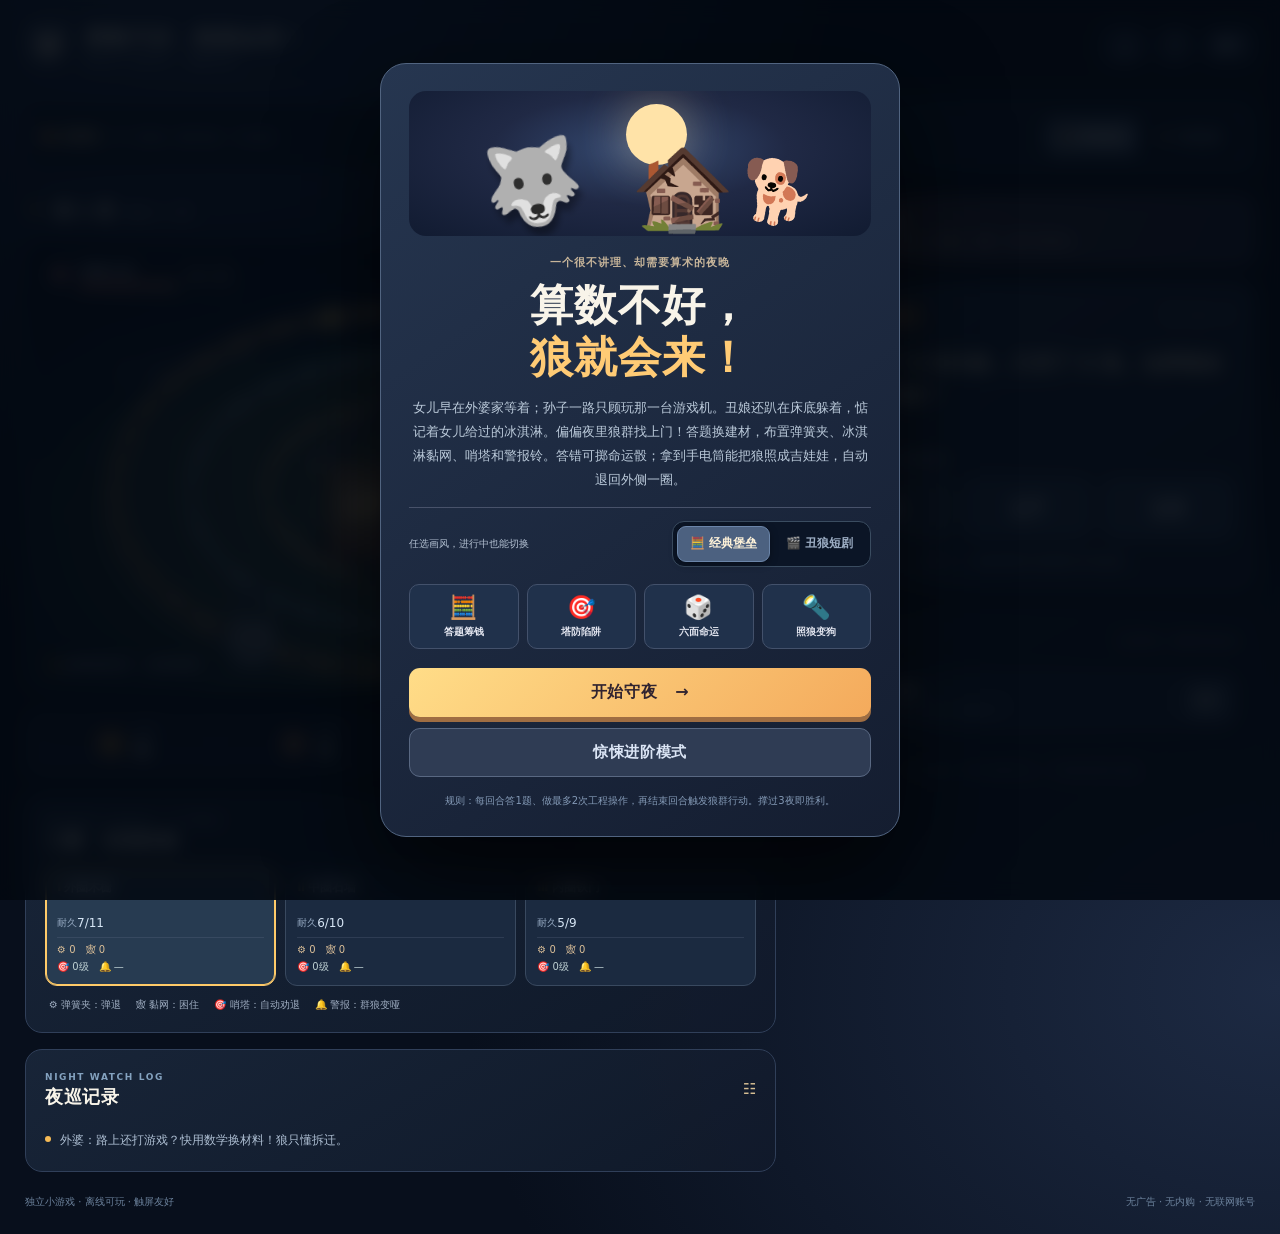
==== commit dff2c2e1: "feat: v1.2 dual comedy/castle skins and four defensive trap systems with regression tests" ====
--- a/web/play.html
+++ b/web/play.html
@@ -19,6 +19,51 @@
 @media(max-width:470px){.app-shell{padding:0 11px}.topbar{gap:6px}.brand{gap:8px}.brand-badge{height:40px;width:40px;border-radius:12px;font-size:22px}.brand strong{font-size:14px;letter-spacing:0}.brand small{font-size:8px;letter-spacing:.09em}.header-actions{gap:5px}.icon-button,.ghost-button{height:34px;min-width:34px;padding:0 8px;font-size:15px;border-radius:9px}.ghost-button{font-size:11px}.main-layout{padding-top:13px;gap:11px}.night-summary{gap:6px;font-size:15px}.night-summary small{font-size:10px}.status-line{gap:5px}.phase-display{padding:4px 7px;font-size:10px}.score-mini{font-size:11px}.battle-frame{border-radius:14px}.canvas-overlay-top{top:8px;left:7px;right:7px}.house-health{padding:6px;gap:5px;border-radius:9px}.health-details{min-width:80px}.health-details span{font-size:9px}.health-heart{font-size:14px}.house-health b{font-size:9px}.flash-badge{padding:7px;font-size:10px;border-radius:8px}.canvas-overlay-bottom{bottom:7px;left:7px;right:7px}.battle-tip{font-size:8px;padding:5px;max-width:80%}.wolf-counter{font-size:9px;padding:5px}.resource-strip{padding:8px 3px}.resource-item{gap:4px}.resource-item strong{font-size:18px}.resource-icon{height:25px;width:25px;font-size:16px;border-radius:8px}.resource-item small{font-size:9px}.card-surface{padding:13px}.section-heading{margin-bottom:10px}.section-heading small{font-size:9px}.ring-grid{gap:6px}.ring-button{padding:8px 6px;gap:5px}.ring-header{font-size:10px}.ring-health{font-size:10px}.ring-footer{font-size:9px}.section-heading h2{font-size:16px}.mission-banner{gap:8px}.mission-icon{font-size:22px}.mission-banner p{font-size:10px}.question-inner{padding:15px}.action-card-header{padding:14px 15px 0}.question-title{font-size:18px}.answer-option{min-height:59px}.defend-body{padding:10px 14px 15px}.build-button{min-height:80px}.build-button b{font-size:12px}.dialog-box{padding:20px 18px;border-radius:19px}.dialog-art{height:110px}.dialog-wolf{font-size:55px}.dialog-house{font-size:65px;top:37px}.dialog-dog{font-size:43px;top:52px}.moon-shape{height:50px;width:50px}.intro-dialog h1{font-size:30px}.intro-description{font-size:12px}.intro-mechanics{gap:5px}.intro-mechanics>div{font-size:21px}.intro-mechanics span{font-size:9px}.site-footer{font-size:8px}.dice-layout{padding:15px}.rules-foot{font-size:10px}}
 @media(prefers-reduced-motion:reduce){*,*::before,*::after{animation-duration:.001s!important;transition-duration:.001s!important}}
 
+/* v1.2: two selectable art directions, same game rules and same saved progress. */
+.style-toolbar{display:flex;align-items:center;justify-content:space-between;gap:12px;padding:11px 14px;margin-top:13px;border:1px solid #3b4a61;background:#121f32;border-radius:14px}
+.style-copy{display:flex;align-items:baseline;gap:12px;min-width:0}.style-copy strong{font-size:13px;white-space:nowrap;color:var(--cream)}.style-copy span{font-size:11px;color:#97aec8}
+.style-segments{display:inline-flex;flex-shrink:0;gap:3px;align-items:center;background:#0b1526;border:1px solid #3a4c60;border-radius:12px;padding:4px}
+.style-segments button{border:1px solid transparent;border-radius:9px;background:transparent;color:#9daec4;font-size:12px;font-weight:850;padding:8px 12px;min-height:36px;white-space:nowrap}
+.style-segments button[aria-pressed="true"]{background:#4c6180;color:#fff3d9;border-color:#6b85a9;box-shadow:0 2px 8px #0005}
+.intro-style-row{display:flex;align-items:center;justify-content:space-between;gap:9px;text-align:left;margin:15px 0 2px;border-top:1px solid #48526a;padding-top:13px}
+.intro-style-row>span{font-size:10px;color:#b3c0d1;max-width:130px;line-height:1.5}
+.scene-caption{display:none;position:absolute;left:13%;right:13%;bottom:35px;justify-content:center;align-items:center;gap:8px;border-top:1px solid #c5a47b80;border-bottom:1px solid #c5a47b80;background:rgba(11,12,16,.81);padding:6px 10px;color:#f1d5b2;font-size:12px;font-weight:750;line-height:1.35;text-align:center;pointer-events:none;text-shadow:0 1px 3px #000}
+.caption-scene-tag{font-size:10px;white-space:nowrap;border-right:1px solid #c5a47b7a;padding-right:9px;color:#f3bb75}
+.ring-arsenal{width:100%;display:flex;flex-direction:column;gap:2px;font-size:10px;line-height:1.45;color:#dbbf98;border-top:1px solid #65708b43;padding-top:5px}
+.ring-arsenal span{color:#bed0d2}
+.arsenal-legend{display:flex;flex-wrap:wrap;gap:8px 15px;padding:12px 4px 0;color:#9eacc0;font-size:10px;line-height:1.45}
+.build-group-label{grid-column:1/-1;display:flex;justify-content:space-between;gap:6px;align-items:baseline;font-size:12px;font-weight:900;color:#e5c38b;letter-spacing:.06em;border-bottom:1px solid #455269;padding:7px 1px 5px;margin-top:4px}
+.build-group-label:first-child{margin-top:0}.build-group-label small{font-size:10px;font-weight:600;color:#8ea4bb;letter-spacing:0}
+.selected-defense-name{color:#ffe0a3}.torch-action{grid-column:1/-1}
+body[data-style="drama"]{--bg:#0e1017;--panel:#272129;--panel-2:#322732;--panel-3:#372c33;--line:#5b4750;--muted:#c2aba8;--text:#f8e9dc;--cream:#f3ceb1;--gold:#e8a266;--green:#aec9a3;--red:#ed837b;--blue:#dcb1a7;background:radial-gradient(ellipse at 50% -17%,#4d3338,transparent 55%),radial-gradient(ellipse at 8% 90%,#28232c,transparent 55%),#101016}
+body[data-style="drama"] .topbar{border-bottom-color:#8c66565a}
+body[data-style="drama"] .brand-badge{background:linear-gradient(135deg,#57363d,#231f2a);box-shadow:inset 0 0 0 1px #966a62,0 3px 10px #10070855}
+body[data-style="drama"] .brand small{color:#cfaa95}
+body[data-style="drama"] .style-toolbar{background:linear-gradient(140deg,#362a32,#1c1e26);border-color:#8f655c}
+body[data-style="drama"] .style-segments{background:#1b1a23;border-color:#85635a}
+body[data-style="drama"] .style-segments button[aria-pressed="true"]{background:linear-gradient(110deg,#875646,#5c3b3f);border-color:#c08c73;color:#ffe9cb}
+body[data-style="drama"] .battle-frame{border:2px solid #a37969;box-shadow:0 8px 36px #08070ac0,0 0 0 5px #271f28; border-radius:7px}
+body[data-style="drama"] .battle-frame:after{content:"";position:absolute;inset:0;border:1px solid #e8bc8a19;pointer-events:none}
+body[data-style="drama"] .scene-caption{display:flex}
+body[data-style="drama"] .card-surface{background:linear-gradient(143deg,#30272e,#1d2029);border-color:#554449;box-shadow:0 9px 24px #08060977;border-radius:9px}
+body[data-style="drama"] .action-card{background:linear-gradient(152deg,#3e3037,#211f2a);border-color:#6d5354;box-shadow:0 8px 28px #0009;border-radius:9px}
+body[data-style="drama"] .resource-strip{background:#28232a;border-color:#674d4e}
+body[data-style="drama"] .ring-button{background:#2b2931;border-color:#605057}
+body[data-style="drama"] .ring-button.selected{background:#48343a;border-color:#e9ac78;box-shadow:inset 0 0 0 1px #e8af825b}
+body[data-style="drama"] .build-button{background:#352c33;border-color:#775b5c}
+body[data-style="drama"] .build-button:hover:not(:disabled){background:#4a343a}
+body[data-style="drama"] .question-title{color:#ffdcc1}
+body[data-style="drama"] .answer-option{background:#59434b;border-color:#96716b;box-shadow:0 3px 0 #221720}
+body[data-style="drama"] .answer-option:hover{background:#7a5457}
+body[data-style="drama"] .mission-banner{background:linear-gradient(120deg,#623b3e,#332a30);border-color:#956c58}
+body[data-style="drama"] .health-meter>div{background:linear-gradient(90deg,#a65c5a,#dfb17d)}
+body[data-style="drama"] .dialog-box{background:linear-gradient(150deg,#30232c,#191b24);border-color:#966b57}
+body[data-style="drama"] .dialog-art{filter:sepia(.48) saturate(.7)}
+body[data-style="drama"] .micro-tag{background:#70463e;color:#ffe0b9}
+body[data-style="drama"] .eyebrow{color:#c69e8a}
+@media(max-width:600px){.style-toolbar{gap:7px;padding:8px;flex-wrap:wrap}.style-copy{width:100%;justify-content:center}.style-segments{width:100%;justify-content:center}.style-segments button{flex:1;min-width:0}.intro-style-row{flex-direction:column;align-items:stretch;text-align:center}.intro-style-row>span{max-width:none}.scene-caption{font-size:9px;left:8%;right:8%;bottom:29px;padding:4px 7px}.caption-scene-tag{font-size:8px}.ring-arsenal{font-size:9px}.arsenal-legend{font-size:9px}}
+@media(max-width:365px){.style-copy span{font-size:9px}.style-segments button{font-size:11px;padding:7px}.scene-caption{font-size:8px}.build-group-label{font-size:11px}.build-group-label small{font-size:9px}}
+
 </style>
   <title>算数不好，狼就会来！｜狼来了·算数防线</title>
 </head>
@@ -36,6 +81,7 @@
       </div>
     </header>
 
+    <div class="style-toolbar" aria-label="切换游戏画风"><div class="style-copy"><strong>🎨 双画风</strong><span>同一局游戏 · 随时切换 · 不丢进度</span></div><div class="style-segments" role="group" aria-label="游戏画面风格"><button type="button" data-style="classic" aria-pressed="true">🧮 经典堡垒</button><button type="button" data-style="drama" aria-pressed="false">🎬 丑狼短剧</button></div></div>
     <div class="main-layout">
       <section class="game-column" aria-label="堡垒地图和战场">
         <div class="status-line">
@@ -50,7 +96,8 @@
             <div class="house-health" id="healthBanner" aria-label="小屋生命"><span class="health-heart">♥</span><div class="health-details"><span>外婆的小屋</span><div class="health-meter"><div id="healthFill"></div></div></div><b id="healthText">15 / 15</b></div>
             <div class="flash-badge" id="flashBadge">🔦 <span>0 格电量</span></div>
           </div>
-          <div class="canvas-overlay-bottom"><span class="battle-tip">👆 点防线切换加固目标 · 点狼选择照射目标</span><span class="wolf-counter" id="wolfCount">🐺 1 只</span></div>
+          <div class="scene-caption" aria-live="off"><span class="caption-scene-tag">第四幕</span><span id="sceneCaption">外婆：还在玩游戏？床下有人先别出声。</span></div>
+          <div class="canvas-overlay-bottom"><span class="battle-tip">👆 点防线切换目标 · 点狼选择照射</span><span class="wolf-counter" id="wolfCount">🐺 1 只</span></div>
           <div id="impactLayer" class="impact-layer" aria-live="polite"></div>
         </div>
 
@@ -62,8 +109,9 @@
         </div>
 
         <div class="defense-box card-surface">
-          <div class="section-heading"><div><span class="eyebrow">DEFENSE STATUS</span><h2>三层防线</h2></div><small>点击选中，建造时对该圈生效</small></div>
+          <div class="section-heading"><div><span class="eyebrow">DEFENSE STATUS · 4 TYPES</span><h2>三圈 · 四类防御</h2></div><small>点击选中，陷阱/武器会部署在该圈</small></div>
           <div id="defenseRings" class="ring-grid"></div>
+          <div class="arsenal-legend"><span>⚙ 弹簧夹：弹退</span><span>🕸 黏网：困住</span><span>🎯 哨塔：自动劝退</span><span>🔔 警报：群狼变哑</span></div>
         </div>
         <div class="story-box card-surface"><div class="section-heading"><div><span class="eyebrow">NIGHT WATCH LOG</span><h2>夜巡记录</h2></div><span class="book-icon">☷</span></div><ul id="battleFeed" class="battle-feed" aria-live="polite"></ul></div>
       </section>
@@ -72,7 +120,7 @@
         <section class="mission-banner"><span class="mission-icon">☾</span><div><strong>今夜任务</strong><p id="missionText">算对数学题，获得建材；算错了，命运骰替你做决定。</p></div></section>
         <div id="phasePanel" class="phase-panel"></div>
         <section id="wolfPanel" class="targets-panel card-surface"><div class="section-heading"><div><span class="eyebrow">ENEMY RADAR</span><h2>狼群雷达</h2></div><small id="targetHint">点亮手电，狼秒变吉娃娃</small></div><div id="wolfList" class="wolf-list"></div></section>
-        <section class="rules-foot"><span>◎</span> 数学不是万能的，但狼真的不喜欢手电筒。</section>
+        <section class="rules-foot"><span>◎</span> 不是真武器，只有冰淇淋、弹弓和精神压力。手电筒依然专治狼。</section>
       </aside>
     </div>
 
@@ -84,8 +132,9 @@
       <div class="dialog-art" aria-hidden="true"><span class="moon-shape"></span><span class="dialog-wolf">🐺</span><span class="dialog-house">🏚️</span><span class="dialog-dog">🐕</span></div>
       <p class="intro-eyebrow">一个很不讲理、却需要算术的夜晚</p>
       <h1 id="introTitle">算数不好，<br><em>狼就会来！</em></h1>
-      <p class="intro-description">女儿早已在外婆家，孙子却一路打游戏机。外婆问：‘来了还玩？’孙子答：‘我在练数学防狼！’没想到狼群真的来了。答对题换建材，答错可掷命运骰；运气好抽中手电筒，狼立刻变吉娃娃，退回外面一层防线。</p>
-      <div class="intro-mechanics"><div>🧮<span>答题筹钱</span></div><div>🪵<span>三圈筑防</span></div><div>🎲<span>六面命运</span></div><div>🔦<span>照狼变狗</span></div></div>
+      <p class="intro-description">女儿早在外婆家等着；孙子一路只顾玩那一台游戏机。丑娘还趴在床底躲着，惦记着女儿给过的冰淇淋。偏偏夜里狼群找上门！答题换建材，布置弹簧夹、冰淇淋黏网、哨塔和警报铃。答错可掷命运骰；拿到手电筒能把狼照成吉娃娃，自动退回外侧一圈。</p>
+      <div class="intro-style-row"><span>任选画风，进行中也能切换</span><div class="style-segments" role="group" aria-label="开场画风"><button type="button" data-style="classic" aria-pressed="true">🧮 经典堡垒</button><button type="button" data-style="drama" aria-pressed="false">🎬 丑狼短剧</button></div></div>
+      <div class="intro-mechanics"><div>🧮<span>答题筹钱</span></div><div>🎯<span>塔防陷阱</span></div><div>🎲<span>六面命运</span></div><div>🔦<span>照狼变狗</span></div></div>
       <div class="intro-buttons"><button class="primary-button large" data-mode="easy">开始守夜 <span>→</span></button><button class="secondary-button" data-mode="nightmare">惊悚进阶模式</button></div>
       <button id="continueButton" class="continue-button hidden">继续上次守夜</button>
       <p class="smallprint">规则：每回合答1题、做最多2次工程操作，再结束回合触发狼群行动。撑过3夜即胜利。</p>
@@ -93,7 +142,7 @@
   </div>
 
   <div class="overlay" id="helpOverlay" role="dialog" aria-modal="true" aria-labelledby="helpTitle" aria-hidden="true">
-    <div class="dialog-box help-dialog"><button class="modal-close" id="closeHelp" aria-label="关闭说明">×</button><span class="eyebrow">SURVIVAL MANUAL</span><h2 id="helpTitle">守夜手册</h2><ol><li><b>答题</b>：正确获得金币、木材。连续答对4题还会得到1格手电电量。</li><li><b>采购与修筑</b>：4金币买2木材，5金币买1石材。每回合最多进行2次采购或工程行动。</li><li><b>命运骰</b>：答错题才能掷六面骰。1面灾厄（小屋−2生命并来狼），5与6面获得手电电量，其余面是小奖或落空。</li><li><b>手电筒</b>：点击任意狼选中，再点击“照射”。每次消耗1格电量，狼变吉娃娃并退回外侧一圈；在最外圈的会退入森林。吉娃娃不再攻击，稍后跑掉。</li><li><b>防线</b>：从外圈木栅到中圈石墙、内圈铁门。狼突破一圈后，下回合才能往内圈移动。</li><li><b>胜利</b>：存活18回合，守过3个夜晚。每6回合天亮，狼撤退、外婆补充少量物资。</li></ol><p class="help-note">苹果手机：通过 Safari 打开部署好的 HTTPS 网页，再在分享菜单选择“添加到主屏幕”，可作为全屏网页应用游玩。</p><button class="primary-button" id="okHelp">继续守夜</button></div>
+    <div class="dialog-box help-dialog"><button class="modal-close" id="closeHelp" aria-label="关闭说明">×</button><span class="eyebrow">SURVIVAL MANUAL</span><h2 id="helpTitle">守夜手册</h2><ol><li><b>答题</b>：正确获得金币、木材。连续答对4题还会得到1格手电电量。</li><li><b>采购与修筑</b>：4金币买2木材，5金币买1石材。每回合最多进行2次采购或工程行动。</li><li><b>命运骰</b>：答错题才能掷六面骰。1面灾厄（小屋−2生命并来狼），5与6面获得手电电量，其余面是小奖或落空。</li><li><b>新防御</b>：弹簧夹弹退狼；冰淇淋黏网让狼连续两轮不能攻击；弹弓哨塔可升级至2级，每回合自动削减狼的胆量；月光警报铃每3回合吓停一只狼两轮。所有装备均需资源和工程行动。</li><li><b>手电筒</b>：点击任意狼选中，再点击“照射”。每次消耗1格电量，狼变吉娃娃并退回外侧一圈；在最外圈的会退入森林。吉娃娃不再攻击，稍后跑掉。</li><li><b>防线</b>：从外圈木栅到中圈石墙、内圈铁门。狼突破一圈后，下回合才能往内圈移动。</li><li><b>胜利</b>：存活18回合，守过3个夜晚。每6回合天亮，狼撤退、外婆补充少量物资。</li></ol><p class="help-note">苹果手机：通过 Safari 打开部署好的 HTTPS 网页，再在分享菜单选择“添加到主屏幕”，可作为全屏网页应用游玩。</p><button class="primary-button" id="okHelp">继续守夜</button></div>
   </div>
 
   <div class="overlay" id="endOverlay" role="dialog" aria-modal="true" aria-labelledby="endTitle" aria-hidden="true"><div class="dialog-box end-dialog"><span id="endIcon" class="end-icon">☀</span><span class="eyebrow" id="endEyebrow">FINAL REPORT</span><h2 id="endTitle">天亮了！</h2><p id="endReason"></p><div class="end-stats" id="endStats"></div><button class="primary-button large" data-restart="yes">再守一夜 →</button></div></div>
@@ -112,6 +161,13 @@
   const PER_NIGHT = 6;
   const RING_NAMES = ['外圈木栅', '中圈石墙', '内圈铁门'];
   const MAX_WALLS = [11, 10, 9];
+  const MAX_DEFENSE = Object.freeze({ traps: 2, nets: 2, towers: 2, alarms: 1 });
+  const DEFENSE_ITEMS = Object.freeze({
+    trap: { label: '弹簧绊狼夹', cost: { wood: 1, stone: 1 }, limit: 2, description: '一次性：把狼弹退一圈，并眩晕一回合' },
+    net: { label: '冰淇淋黏网', cost: { wood: 1, coins: 3 }, limit: 2, description: '一次性：被黏住的狼本回合及下一回合停止攻击' },
+    tower: { label: '弹弓哨塔', cost: { wood: 2, stone: 1, coins: 2 }, limit: 2, description: '永久：每级每回合减少一只狼1点胆量，归零劝退' },
+    alarm: { label: '月光警报铃', cost: { wood: 1, stone: 2, coins: 3 }, limit: 1, description: '永久：每隔三回合让本圈一只狼停止两轮攻击' }
+  });
   const DICE_FACES = [
     { face: 1, label: '黑雾来袭', detail: '小屋失去2点生命，额外来一只狼。', kind: 'bad' },
     { face: 2, label: '虚惊一场', detail: '狼愣住了。你什么也没拿到。', kind: 'neutral' },
@@ -218,7 +274,8 @@
     }
     const kind = fixedKind || (ring > 1 ? 'sneak' : night >= 3 && variant < .22 ? 'heavy' : night >= 2 && variant < .38 ? 'swift' : 'wolf');
     const angle = -Math.PI * .84 + rollRandom(state) * Math.PI * 1.65;
-    const wolf = { id: ++state.nextWolfId, kind, ring, angle, attack: kind === 'heavy' ? 3 : 2, dogTurns: 0, stunned: 0 };
+    const courage = kind === 'heavy' ? 5 : kind === 'swift' ? 2 : kind === 'sneak' ? 3 : 3;
+    const wolf = { id: ++state.nextWolfId, kind, ring, angle, attack: kind === 'heavy' ? 3 : 2, dogTurns: 0, stunned: 0, courage, maxCourage: courage };
     state.wolves.push(wolf);
     if (ring > 1) log(state, `警报！钻地狼${wolf.id}绕过外圈，直接潜入第${ring}圈！`, 'bad');
     return wolf;
@@ -227,10 +284,13 @@
   function newGame(mode, seed) {
     const chosen = mode === 'nightmare' ? 'nightmare' : 'easy';
     const state = {
-      version: 1, mode: chosen, seed: (Number(seed) >>> 0) || (Date.now() >>> 0) || 2817,
+      version: 2, mode: chosen, seed: (Number(seed) >>> 0) || (Date.now() >>> 0) || 2817,
       turn: 1, night: 1, phase: 'question', maxTurns: TOTAL_TURNS,
       house: chosen === 'nightmare' ? 12 : 15, maxHouse: 15, coins: 4, wood: 3, stone: 0, charges: 0,
-      walls: chosen === 'nightmare' ? [6, 5, 4] : [7, 6, 5], traps: [0, 0, 0], actions: 2, maxActions: 2,
+      walls: chosen === 'nightmare' ? [6, 5, 4] : [7, 6, 5],
+      traps: [0, 0, 0], nets: [0, 0, 0], towers: [0, 0, 0], alarms: [0, 0, 0], alarmCooldowns: [0, 0, 0],
+      defenseStats: { springs: 0, nets: 0, shots: 0, scared: 0, alarms: 0 },
+      actions: 2, maxActions: 2,
       selectedRing: 0, selectedWolf: null, streak: 0, correct: 0, wrong: 0,
       score: 0, logId: 0, nextWolfId: 0, wolves: [], feed: [], lastDice: null,
       lastResult: null, gameEndReason: ''
@@ -238,6 +298,29 @@
     state.question = makeQuestion(state);
     addWolf(state, 'wolf');
     log(state, '外婆：路上还打游戏？快用数学换材料！狼只懂拆迁。', 'story');
+    return state;
+  }
+
+  // Previous builds stored version 1. Upgrade in place without resetting progress or the RNG seed.
+  function migrateSave(state) {
+    if (!state || ![1, 2].includes(state.version) || !Array.isArray(state.walls) ||
+        state.walls.length !== 3 || !Array.isArray(state.wolves) || !state.question) return null;
+    for (const [key, maximum] of Object.entries(MAX_DEFENSE)) {
+      if (!Array.isArray(state[key]) || state[key].length !== 3) state[key] = [0, 0, 0];
+      state[key] = state[key].map(v => clamp(Number.isFinite(v) ? Math.trunc(v) : 0, 0, maximum));
+    }
+    if (!Array.isArray(state.alarmCooldowns) || state.alarmCooldowns.length !== 3) state.alarmCooldowns = [0, 0, 0];
+    if (!state.defenseStats || typeof state.defenseStats !== 'object') state.defenseStats = {};
+    for (const key of ['springs','nets','shots','scared','alarms']) {
+      if (!Number.isFinite(state.defenseStats[key])) state.defenseStats[key] = 0;
+    }
+    for (const wolf of state.wolves) {
+      const base = wolf.kind === 'heavy' ? 5 : wolf.kind === 'swift' ? 2 : 3;
+      if (!Number.isFinite(wolf.maxCourage)) wolf.maxCourage = base;
+      if (!Number.isFinite(wolf.courage)) wolf.courage = wolf.kind === 'dog' ? 0 : base;
+      if (!Number.isFinite(wolf.stunned)) wolf.stunned = 0;
+    }
+    state.version = 2;
     return state;
   }
 
@@ -341,7 +424,23 @@
       if (state.wood < 1 || state.stone < 1) return { ok: false, message: '布置陷阱需要1木材+1石材。' };
       if (state.traps[r] >= 2) return { ok: false, message: '这一圈最多可放2个陷阱。' };
       state.wood -= 1; state.stone -= 1; state.traps[r]++;
-      log(state, `${RING_NAMES[r]}布置了陷阱。狼踩中会后退一层。`, 'good');
+      log(state, `${RING_NAMES[r]}放置弹簧绊狼夹，触发后向外弹退一层。`, 'good');
+    } else if (key === 'net') {
+      if (state.wood < 1 || state.coins < 3) return { ok: false, message: '冰淇淋黏网需要1木材和3金币。' };
+      if (state.nets[r] >= 2) return { ok: false, message: '这一圈最多可放2张黏网。' };
+      state.wood--; state.coins -= 3; state.nets[r]++;
+      log(state, `女儿留下的冰淇淋成了黏网：${RING_NAMES[r]}放置1张。`, 'good');
+    } else if (key === 'tower') {
+      if (state.wood < 2 || state.stone < 1 || state.coins < 2) return { ok: false, message: '弹弓哨塔需要2木材、1石材和2金币。' };
+      if (state.towers[r] >= 2) return { ok: false, message: '哨塔已达到2级。' };
+      state.wood -= 2; state.stone--; state.coins -= 2; state.towers[r]++;
+      log(state, `${RING_NAMES[r]}弹弓哨塔升至${state.towers[r]}级，每级每回合发射1次。`, 'good');
+    } else if (key === 'alarm') {
+      if (state.wood < 1 || state.stone < 2 || state.coins < 3) return { ok: false, message: '月光警报铃需要1木材、2石材和3金币。' };
+      if (state.alarms[r] >= 1) return { ok: false, message: '该防线已经有警报铃。' };
+      state.wood--; state.stone -= 2; state.coins -= 3; state.alarms[r] = 1;
+      state.alarmCooldowns[r] = 0;
+      log(state, `${RING_NAMES[r]}装上月光警报铃，每隔3回合吓住一只狼。`, 'good');
     } else return { ok: false, message: '未知工程行动。' };
     state.actions--;
     return { ok: true };
@@ -358,6 +457,7 @@
     wolf.kind = 'dog';
     wolf.ring = Math.max(0, from - 1);
     wolf.attack = 0;
+    wolf.courage = 0;
     wolf.dogTurns = 2;
     wolf.stunned = 0;
     state.selectedWolf = null;
@@ -370,9 +470,43 @@
 
   function endTurn(state) {
     if (state.phase !== 'defend') return { ok: false, message: '目前不能结束回合。' };
-    const event = { attacked: [], retreats: [], damageHouse: 0, spawned: [], dawn: false, ended: false };
+    const event = { attacked: [], retreats: [], damageHouse: 0, spawned: [], dawn: false, ended: false,
+      projectiles: [], netted: [], trapped: [], alarms: [], repelled: [] };
+    // Permanent, non-lethal defenses act before wolf attacks. Targeting is deterministic.
+    const repelled = new Set();
+    for (let i = 0; i < 3; i++) {
+      for (let shot = 0; shot < state.towers[i]; shot++) {
+        const candidates = state.wolves.filter(w => w.kind !== 'dog' && w.ring === i + 1 && !repelled.has(w.id))
+          .sort((a,b) => b.attack - a.attack || a.courage - b.courage || a.id - b.id);
+        if (!candidates.length) break;
+        const victim = candidates[0];
+        victim.courage = Math.max(0, victim.courage - 1);
+        state.defenseStats.shots++;
+        event.projectiles.push({ wolfId: victim.id, ring: i, courage: victim.courage });
+        if (victim.courage === 0) {
+          repelled.add(victim.id);
+          event.repelled.push(victim.id);
+          state.defenseStats.scared++;
+          state.score += 25;
+          log(state, `狼${victim.id}被弹弓哨塔吓破胆，掉头跑进森林。`, 'good');
+        }
+      }
+    }
+    for (let i = 0; i < 3; i++) {
+      state.alarmCooldowns[i] = Math.max(0, state.alarmCooldowns[i] - 1);
+      if (!state.alarms[i] || state.alarmCooldowns[i] !== 0) continue;
+      const victim = state.wolves.filter(w => w.kind !== 'dog' && w.ring === i + 1 &&
+        !repelled.has(w.id) && w.stunned <= 0).sort((a,b) => b.attack - a.attack || a.id - b.id)[0];
+      if (!victim) continue;
+      victim.stunned = 2;
+      state.alarmCooldowns[i] = 3;
+      state.defenseStats.alarms++;
+      event.alarms.push(victim.id);
+      log(state, `月光警报铃轰然响起！狼${victim.id}愣在原地，漏掉两次攻击。`, 'good');
+    }
     const survivors = [];
     for (const wolf of state.wolves) {
+      if (repelled.has(wolf.id)) continue;
       if (wolf.kind === 'dog') {
         wolf.dogTurns--;
         if (wolf.dogTurns <= 0) {
@@ -393,7 +527,15 @@
         wolf.ring = Math.max(0, wolf.ring - 1);
         wolf.stunned = 1;
         event.retreats.push(wolf.id);
-        log(state, `狼${wolf.id}踩中陷阱，被弹回外围一层！`, 'good');
+        event.trapped.push(wolf.id);
+        state.defenseStats.springs++;
+        log(state, `狼${wolf.id}踩中弹簧夹，被弹回外围一层！`, 'good');
+      } else if (state.nets[wallIndex] > 0) {
+        state.nets[wallIndex]--;
+        wolf.stunned = 1; // This attack turn is skipped; next turn is skipped by the stunned guard.
+        state.defenseStats.nets++;
+        event.netted.push(wolf.id);
+        log(state, `狼${wolf.id}被冰淇淋黏网黏住：今天不拆家，明天也休息。`, 'good');
       } else if (state.walls[wallIndex] > 0) {
         const actual = Math.min(wolf.attack, state.walls[wallIndex]);
         state.walls[wallIndex] = Math.max(0, state.walls[wallIndex] - wolf.attack);
@@ -478,8 +620,8 @@
   }
 
   return {
-    TOTAL_TURNS, PER_NIGHT, RING_NAMES, MAX_WALLS, DICE_FACES,
-    newGame, makeQuestion, answerQuestion, rollDice, skipDice, takeAction, flashWolf, endTurn,
+    TOTAL_TURNS, PER_NIGHT, RING_NAMES, MAX_WALLS, MAX_DEFENSE, DEFENSE_ITEMS, DICE_FACES,
+    newGame, migrateSave, makeQuestion, answerQuestion, rollDice, skipDice, takeAction, flashWolf, endTurn,
     scoreLabel, getWolfName, nightOf
   };
 });
@@ -496,7 +638,9 @@
   const W = 1000, H = 600;
   const HOME_X = 506, HOME_Y = 334;
   const RING_RADII = [[388, 240], [286, 179], [185, 116]];
-  const storageKey = 'wolf-math-defense-save-v1';
+  const storageKey = 'wolf-math-defense-save-v1'; // Keep key: v1 saves migrate without data loss.
+  const styleKey = 'watchoutwolf-visual-style-v12';
+  let visualStyle = getSavedStyle();
   let state = G.newGame('easy');
   let stored = loadSave();
   let soundOn = true;
@@ -504,6 +648,7 @@
   let toastTimer = null;
   let fx = null;
   const moveFx = new Map();
+  const defenseFx = [];
   let drawing = true;
   let rolling = false;
   let lastView = '';
@@ -516,11 +661,26 @@
   }));
   const trees = Array.from({ length: 31 }, (_, i) => ({ x: i * 37 - 29, y: 245 + (i % 4) * 16, h: 51 + (i % 7) * 17 }));
 
+  function getSavedStyle() {
+    try { return localStorage.getItem(styleKey) === 'drama' ? 'drama' : 'classic'; }
+    catch (_) { return 'classic'; }
+  }
+  function setVisualStyle(next) {
+    visualStyle = next === 'drama' ? 'drama' : 'classic';
+    document.body.dataset.style = visualStyle;
+    document.querySelectorAll('[data-style]').forEach(button => {
+      const selected = button.dataset.style === visualStyle;
+      button.setAttribute('aria-pressed', String(selected));
+      button.classList.toggle('active', selected);
+    });
+    try { localStorage.setItem(styleKey, visualStyle); } catch (_) {}
+    render();
+  }
+  document.body.dataset.style = visualStyle;
   function loadSave() {
     try {
       const parsed = JSON.parse(localStorage.getItem(storageKey) || 'null');
-      if (!parsed || parsed.version !== 1 || !Array.isArray(parsed.walls) || !Array.isArray(parsed.wolves) || !parsed.question) return null;
-      return parsed;
+      return G.migrateSave(parsed);
     } catch (_) { return null; }
   }
   function persist() { try { localStorage.setItem(storageKey, JSON.stringify(state)); } catch (_) {} }
@@ -540,7 +700,7 @@
       if (!audioCtx) audioCtx = new (window.AudioContext || window.webkitAudioContext)();
       if (audioCtx.state === 'suspended') audioCtx.resume().catch(() => {});
       const now = audioCtx.currentTime;
-      const notes = kind === 'correct' ? [510, 650, 810] : kind === 'wrong' ? [340, 285, 220] : kind === 'wolf' ? [160, 145] : kind === 'flash' ? [390, 790, 1030] : kind === 'win' ? [392, 493, 587, 784] : [330];
+      const notes = kind === 'correct' ? [510, 650, 810] : kind === 'wrong' ? [340, 285, 220] : kind === 'wolf' ? [160, 145] : kind === 'flash' ? [390, 790, 1030] : kind === 'tower' ? [300,460] : kind === 'alarm' ? [520,410,520] : kind === 'win' ? [392, 493, 587, 784] : [330];
       notes.forEach((note, index) => {
         const osc = audioCtx.createOscillator();
         const gain = audioCtx.createGain();
@@ -597,9 +757,15 @@
       startRoulette(); return;
     } else if (action === 'skip') result = G.skipDice(state);
     else if (action === 'endturn') {
+      const before = new Map(state.wolves.map(w => [w.id, { angle: w.angle, ring: w.ring }]));
       result = G.endTurn(state);
       if (result.ok) {
-        playSound(result.event.damageHouse ? 'wolf' : result.event.dawn ? 'correct' : 'tick');
+        for (const hit of result.event.projectiles) defenseFx.push({ kind: 'shot', ring: hit.ring, target: before.get(hit.wolfId), at: performance.now() });
+        for (const id of result.event.alarms) defenseFx.push({ kind: 'alarm', target: before.get(id), at: performance.now() });
+        for (const id of result.event.netted) defenseFx.push({ kind: 'net', target: before.get(id), at: performance.now() });
+        for (const id of result.event.trapped) defenseFx.push({ kind: 'spring', target: before.get(id), at: performance.now() });
+        if (defenseFx.length > 24) defenseFx.splice(0, defenseFx.length - 24);
+        playSound(result.event.damageHouse ? 'wolf' : result.event.dawn ? 'correct' : result.event.projectiles.length ? 'tower' : result.event.alarms.length ? 'alarm' : 'tick');
         if (result.event.damageHouse) { impact(`小屋 -${result.event.damageHouse} ♥`); vibrate(90); }
         else if (result.event.dawn) impact('黎明补给 +');
       }
@@ -670,7 +836,15 @@
     $('woodNum').textContent = state.wood;
     $('stoneNum').textContent = state.stone;
     $('batteryNum').textContent = state.charges;
-    $('missionText').textContent = state.phase === 'question' ? '算对数学题领物资；狼群正在等待你交卷。' : state.phase === 'dice' ? '数学挑战失败：掷骰赌一个手电筒，还是不冒险？' : state.phase === 'defend' ? '加固选中的防线，或者用手电筒把狼变成吉娃娃。' : '这一夜的结果已经揭晓。';
+    $('missionText').textContent = state.phase === 'question' ? '答题兑换建材；买陷阱、黏网、哨塔与警报铃。' : state.phase === 'dice' ? '算错可掷命运骰：好运拿到手电，狼变吉娃娃并退回外圈。' : state.phase === 'defend' ? '选中防线部署武器，永久哨塔每轮自动发射；手电可临时救急。' : '这一夜的结果已经揭晓。';
+    const line = state.phase === 'dice' ? '外婆：数学没算对？现在还要拿运气补考。'
+      : state.phase === 'defend' ? '女儿：冰淇淋是我送的。丑娘：那我还得报恩。'
+      : state.phase === 'won' ? '导演：狼没受伤，自尊心有待修复。'
+      : state.phase === 'lost' ? '外婆：墙没了，床下那位先出来帮忙。'
+      : G.nightOf(state.turn) === 1 ? '外婆：孙子还在玩唯一那台掌机。床底下有声音……'
+      : G.nightOf(state.turn) === 2 ? '孙子：我们有防御塔。丑娘（床下）：别朝屋里开。'
+      : '女儿：第三夜要到了。外婆：我先检查一下床底。';
+    $('sceneCaption').textContent = line;
     renderRings(); renderPhase(); renderWolves(); renderFeed();
     if (!drawing) draw(performance.now());
     lastView = state.phase;
@@ -678,7 +852,7 @@
   function renderRings() {
     $('defenseRings').innerHTML = G.RING_NAMES.map((label, i) => {
       const health = state.walls[i], max = G.MAX_WALLS[i];
-      return `<button type="button" class="ring-button ${state.selectedRing === i ? 'selected' : ''}" data-ring="${i}" aria-pressed="${state.selectedRing === i}"><div class="ring-header"><span class="ring-name"><span class="ring-symbol">${['Ⅰ', 'Ⅱ', 'Ⅲ'][i]}</span>${label}</span></div><div class="ring-meter"><div class="${health / max < .35 ? 'critical' : ''}" style="width:${100 * health / max}%"></div></div><div class="ring-footer"><span>${health === 0 ? '已被突破' : '耐久'}</span><span class="ring-health">${health}/${max}</span></div><div class="ring-footer"><span>陷阱</span><span>${state.traps[i]} / 2</span></div></button>`;
+      return `<button type="button" class="ring-button ${state.selectedRing === i ? 'selected' : ''}" data-ring="${i}" aria-pressed="${state.selectedRing === i}"><div class="ring-header"><span class="ring-name"><span class="ring-symbol">${['Ⅰ', 'Ⅱ', 'Ⅲ'][i]}</span>${label}</span></div><div class="ring-meter"><div class="${health / max < .35 ? 'critical' : ''}" style="width:${100 * health / max}%"></div></div><div class="ring-footer"><span>${health === 0 ? '已被突破' : '耐久'}</span><span class="ring-health">${health}/${max}</span></div><div class="ring-arsenal">⚙ ${state.traps[i]}　🕸 ${state.nets[i]}<span>🎯 ${state.towers[i]}级　🔔 ${state.alarms[i] ? (state.alarmCooldowns[i] ? '冷却' : '待命') : '—'}</span></div></button>`;
     }).join('');
   }
   function renderResult() {
@@ -694,8 +868,26 @@
     } else if (state.phase === 'dice') {
       panel.innerHTML = `${renderResult()}<div class="action-card"><div class="dice-layout"><span class="micro-tag">🎲 算错了的补救机会</span><h3 style="margin-top:12px">敢不敢掷命运骰？</h3><p class="dice-description">六个面，等概率。坏运气会让狼群袭来；好手气拿到手电筒，照狼一眼，狼就成吉娃娃。</p><div class="dice-outcomes">${G.DICE_FACES.map(f => `<span class="dice-face ${f.kind}"><span>${f.face}</span> ${f.label}</span>`).join('')}</div><div class="dice-actions"><button type="button" class="primary-button" data-action="roll">🎲 掷命运骰</button><button type="button" class="secondary-button" data-action="skip">安全跳过</button></div><p class="action-hint">概率公开：灾厄 1/6，拿手电 2/6，其余 3/6。没有真金钱赌博。</p></div></div>`;
     } else if (state.phase === 'defend') {
-      const can = (test) => state.actions > 0 && test;
-      panel.innerHTML = `${renderResult()}<div class="action-card"><div class="defend-header"><div class="defend-title">🛠 修筑与采购</div><span class="remaining-actions">剩余行动 ${state.actions} / 2</span></div><div class="defend-body"><p class="action-hint">当前目标：<b style="color:#ffe0a3">${G.RING_NAMES[state.selectedRing]}</b>。点击地图或下方防线可切换。</p><div class="build-choice"><button class="build-button" type="button" data-action="buyWood" ${can(state.coins >= 4) ? '' : 'disabled'}><b><span class="build-symbol">🪵</span>买两块木材</b><small>补充建材库存</small><span class="cost">−4 金币 → +2 木材</span></button><button class="build-button" type="button" data-action="buyStone" ${can(state.coins >= 5) ? '' : 'disabled'}><b><span class="build-symbol">⬡</span>买一块石材</b><small>用于布置绊狼陷阱</small><span class="cost">−5 金币 → +1 石材</span></button><button class="build-button" type="button" data-action="fortify" ${can(state.wood >= 2 && state.walls[state.selectedRing] < G.MAX_WALLS[state.selectedRing]) ? '' : 'disabled'}><b><span class="build-symbol">🏗</span>加固选中防线</b><small>防线耐久最多 +4</small><span class="cost">−2 木材</span></button><button class="build-button" type="button" data-action="repair" ${can(state.wood >= 3 && state.house < state.maxHouse) ? '' : 'disabled'}><b><span class="build-symbol">♥</span>修理外婆小屋</b><small>小屋生命最多 +4</small><span class="cost">−3 木材</span></button><button class="build-button" type="button" data-action="trap" ${can(state.wood >= 1 && state.stone >= 1 && state.traps[state.selectedRing] < 2) ? '' : 'disabled'}><b><span class="build-symbol">⚙</span>绊狼陷阱</b><small>踩中退后一圈</small><span class="cost">−1 木材 · −1 石材</span></button><button class="build-button" type="button" data-action="flash" ${state.charges && state.selectedWolf && state.wolves.some(w => w.id === state.selectedWolf && w.kind !== 'dog') ? '' : 'disabled'}><b><span class="build-symbol">🔦</span>照射选中的狼</b><small>${state.selectedWolf ? `当前选中 #${state.selectedWolf}` : '先点地图里的狼'}</small><span class="cost">−1 手电电量 · 免费行动</span></button></div><button type="button" class="endturn-button" data-action="endturn">🌙 结束回合 · 狼群开始行动 →</button><p class="attack-warning">⚠ 结束回合后，狼会攻击脚下那层防线。耐久耗尽后将继续向小屋前进。</p></div></div>`;
+      const can = condition => state.actions > 0 && condition;
+      const r = state.selectedRing;
+      const actionButton = (key, emoji, title, desc, cost, eligible) =>
+        `<button class="build-button" type="button" data-action="${key}" ${can(eligible) ? '' : 'disabled'}><b><span class="build-symbol">${emoji}</span>${title}</b><small>${desc}</small><span class="cost">${cost}</span></button>`;
+      const selectedWolf = state.wolves.find(w => w.id === state.selectedWolf && w.kind !== 'dog');
+      panel.innerHTML = `${renderResult()}<div class="action-card"><div class="defend-header"><div class="defend-title">🛠 陷阱 · 武器 · 施工</div><span class="remaining-actions">剩余 ${state.actions} / 2 次</span></div><div class="defend-body"><p class="action-hint">部署位置：<b class="selected-defense-name">${G.RING_NAMES[r]}</b>。点击战场或防线卡片切换。</p>
+        <div class="build-choice"><div class="build-group-label">一次性陷阱 <small>每圈最多各 2 个</small></div>
+          ${actionButton('trap', '⚙️', '弹簧绊狼夹', '触发后弹退一圈，狼暂停行动', '木材 1 · 石材 1', state.wood >= 1 && state.stone >= 1 && state.traps[r] < 2)}
+          ${actionButton('net', '🕸️', '冰淇淋黏网', '困住狼两次攻击；女儿的冰淇淋', '木材 1 · 金币 3', state.wood >= 1 && state.coins >= 3 && state.nets[r] < 2)}
+          <div class="build-group-label">可升级自动防御 <small>每回合自动触发</small></div>
+          ${actionButton('tower', '🎯', `弹弓哨塔 Lv.${state.towers[r]}/2`, '发射石子降低狼的胆量；归零逃跑', '木材 2 · 石材 1 · 金币 2', state.wood >= 2 && state.stone >= 1 && state.coins >= 2 && state.towers[r] < 2)}
+          ${actionButton('alarm', '🔔', state.alarms[r] ? '警报铃已安装' : '月光警报铃', '每 3 回合吓住一只狼两轮', '木材 1 · 石材 2 · 金币 3', state.wood >= 1 && state.stone >= 2 && state.coins >= 3 && !state.alarms[r])}
+          <div class="build-group-label">修筑与材料 <small>小屋的日常工程</small></div>
+          ${actionButton('buyWood', '🪵', '采购 2 块木材', '用于修墙、制作各类陷阱', '金币 4 → 木材 +2', state.coins >= 4)}
+          ${actionButton('buyStone', '⬡', '采购 1 块石材', '用于哨塔、夹子和警报铃', '金币 5 → 石材 +1', state.coins >= 5)}
+          ${actionButton('fortify', '🏗️', '加固选中防线', '耐久最多 +4', '木材 2', state.wood >= 2 && state.walls[r] < G.MAX_WALLS[r])}
+          ${actionButton('repair', '♥', '修理外婆小屋', '生命最多 +4', '木材 3', state.wood >= 3 && state.house < state.maxHouse)}
+          <div class="build-group-label">特殊道具 <small>不占工程行动</small></div>
+          <button class="build-button torch-action" type="button" data-action="flash" ${state.charges > 0 && selectedWolf ? '' : 'disabled'}><b><span class="build-symbol">🔦</span>手电变吉娃娃</b><small>${selectedWolf ? `目标：狼 #${selectedWolf.id}` : '先选中一只狼'}</small><span class="cost">电量 1 · 不占建造次数</span></button>
+        </div><button type="button" class="endturn-button" data-action="endturn">🌙 结束回合 · 自动防御开火 →</button><p class="attack-warning">⚠ 结束回合：先触发哨塔和警报铃，接着结算陷阱，最后才是狼的攻击。</p></div></div>`;
     } else {
       panel.innerHTML = `<div class="action-card"><div class="dice-layout"><h3>${state.phase === 'won' ? '守夜成功！' : '防线失守！'}</h3><p class="dice-description">${escapeText(state.gameEndReason)}</p><button class="primary-button" type="button" data-restart="yes">重新开始</button></div></div>`;
     }
@@ -711,7 +903,7 @@
       const label = G.getWolfName(w);
       const position = w.ring === 0 ? '森林边缘' : G.RING_NAMES[w.ring - 1];
       const ready = state.phase === 'defend' && state.charges > 0 && !dog;
-      return `<div class="wolf-card ${state.selectedWolf === w.id ? 'selected' : ''}"><div class="wolf-avatar ${dog ? 'dog' : ''}">${dog ? '🐕' : w.kind === 'heavy' ? '🐺' : '🐺'}</div><div class="wolf-details"><strong>#${w.id} ${label}</strong><small>${position} ${dog ? '· 正在逃跑' : `· 攻击 ${w.attack}`}</small></div>${dog ? '<span style="color:#a7e8bc;font-size:11px">无害 ✓</span>' : `<button class="target-choose ${ready ? 'torch-target' : ''}" type="button" data-wolf="${w.id}" aria-label="选中第${w.id}只狼">${state.selectedWolf === w.id ? '已选中' : '选中'}</button>`}${ready ? `<button class="target-choose torch-target" type="button" data-directflash="${w.id}" aria-label="用手电照射第${w.id}只狼">🔦 照射</button>` : ''}</div>`;
+      return `<div class="wolf-card ${state.selectedWolf === w.id ? 'selected' : ''}"><div class="wolf-avatar ${dog ? 'dog' : ''}">${dog ? '🐕' : w.kind === 'heavy' ? '🐺' : '🐺'}</div><div class="wolf-details"><strong>#${w.id} ${label}</strong><small>${position} ${dog ? '· 正在逃跑' : `· 攻击 ${w.attack} · 胆量 ${w.courage}/${w.maxCourage}`}</small></div>${dog ? '<span style="color:#a7e8bc;font-size:11px">无害 ✓</span>' : `<button class="target-choose ${ready ? 'torch-target' : ''}" type="button" data-wolf="${w.id}" aria-label="选中第${w.id}只狼">${state.selectedWolf === w.id ? '已选中' : '选中'}</button>`}${ready ? `<button class="target-choose torch-target" type="button" data-directflash="${w.id}" aria-label="用手电照射第${w.id}只狼">🔦 照射</button>` : ''}</div>`;
     }).join('');
   }
   function renderFeed() {
@@ -732,6 +924,7 @@
   function closeHelp() { $('helpOverlay').classList.remove('visible'); $('helpOverlay').setAttribute('aria-hidden', 'true'); }
   document.addEventListener('click', event => {
     const target = event.target;
+    if (target.closest('button[data-style]')) { setVisualStyle(target.closest('button[data-style]').dataset.style); playSound('tick'); return; }
     if (target.closest('[data-mode]')) { start(target.closest('[data-mode]').dataset.mode); return; }
     if (target.closest('[data-restart]')) { $('endOverlay').classList.remove('visible'); start('easy'); return; }
     if (target.closest('[data-answer]')) { interact('answer', target.closest('[data-answer]').dataset.answer); return; }
@@ -826,7 +1019,44 @@
     ctx.textAlign = align || 'center'; ctx.textBaseline = 'middle';
     ctx.fillStyle = color; ctx.fillText(text, x, y);
   }
+  function backgroundDrama(t) {
+    // Short-drama mode: cinematic twilight, stage depth, warm practical lighting and mist.
+    const sky = ctx.createLinearGradient(0, 0, 0, H);
+    sky.addColorStop(0, '#110f1c'); sky.addColorStop(.4, '#27303b'); sky.addColorStop(.72, '#393638'); sky.addColorStop(1, '#161c26');
+    ctx.fillStyle = sky; ctx.fillRect(0, 0, W, H);
+    // Moonlit clouds have a deliberately slow drift; no hard cuts.
+    for (let i=0; i<7; i++) {
+      const x = (i*178 + Math.sin(t/9600+i)*25) % 1100 - 50;
+      ctx.globalAlpha = .06 + .014*Math.sin(t/3000+i);
+      ellipse(x, 82 + i*31, 175+i*12, 25, '#d9cad2');
+    }
+    ctx.globalAlpha = 1;
+    ctx.save();ctx.shadowColor='#d4c6bd';ctx.shadowBlur=24;
+    ellipse(818,85,41,41,'#d8c6b8');ctx.restore();
+    ellipse(831,75,7,7,'#aea4a3');ellipse(805,99,6,5,'#aca09e');
+    polygon([[0,284],[122,221],[205,267],[356,210],[501,256],[650,193],[810,270],[918,205],[1000,252],[1000,600],[0,600]],'#17252d');
+    polygon([[0,335],[90,275],[198,308],[317,250],[481,320],[630,268],[790,307],[1000,256],[1000,600],[0,600]],'#1b272c');
+    trees.forEach((tree,i)=>{
+      ctx.globalAlpha=.6+.14*(i%3);
+      polygon([[tree.x-21,tree.y+30],[tree.x,tree.y-tree.h*1.15],[tree.x+18,tree.y+30]],i%4===0?'#15202a':'#141f27');
+      polygon([[tree.x-27,tree.y+42],[tree.x,tree.y-tree.h*.86],[tree.x+27,tree.y+42]],'#1d292a');
+      rounded(tree.x-3,tree.y+18,6,31,2,'#283033');
+    });ctx.globalAlpha=1;
+    const ground=ctx.createRadialGradient(505,365,15,505,375,590);
+    ground.addColorStop(0,'#4f4c42');ground.addColorStop(.62,'#282f30');ground.addColorStop(1,'#171f29');
+    ellipse(505,395,525,264,ground);
+    for(let i=0;i<27;i++){
+      let px=26+(i*71.71)%950, py=383+(i*43.1)%212;
+      ctx.globalAlpha=.12;ellipse(px,py,12+(i%4)*8,2,'#b1a69c');
+    }ctx.globalAlpha=1;
+    // Stage fog drifts rather than teleporting across frames.
+    for(let i=0;i<4;i++) {
+      let x=140+i*210+Math.sin(t/2700+i)*31;
+      ctx.globalAlpha=.055; ellipse(x,420+i*12,184,31,'#e4c9b9');
+    }ctx.globalAlpha=1;
+  }
   function background(t) {
+    if (visualStyle === 'drama') { backgroundDrama(t); return; }
     const sky = ctx.createLinearGradient(0, 0, 0, 600);
     sky.addColorStop(0, '#0a142b'); sky.addColorStop(.45, '#172c42'); sky.addColorStop(1, '#29413c');
     ctx.fillStyle = sky; ctx.fillRect(0, 0, W, H);
@@ -867,11 +1097,11 @@
     const [rx, ry] = RING_RADII[i];
     const hp = state.walls[i], max = G.MAX_WALLS[i];
     const selected = state.selectedRing === i;
-    const ringColor = hp === 0 ? '#a25a60' : hp / max < .33 ? '#d68a6f' : i === 0 ? '#b28c65' : i === 1 ? '#94aeb9' : '#c0a36c';
+    const ringColor = visualStyle === 'drama' ? (hp === 0 ? '#9b4e52' : hp/max < .33 ? '#c16d60' : ['#8b684c','#77878c','#a38a63'][i]) : (hp === 0 ? '#a25a60' : hp / max < .33 ? '#d68a6f' : i === 0 ? '#b28c65' : i === 1 ? '#94aeb9' : '#c0a36c');
     ctx.save();
     ctx.globalAlpha = selected ? .3 : .12;
     ctx.lineWidth = selected ? 29 : 19;
-    ctx.strokeStyle = selected ? '#f7ca70' : ringColor;
+    ctx.strokeStyle = selected ? (visualStyle === 'drama' ? '#ec9c5d' : '#f7ca70') : ringColor;
     ctx.beginPath(); ctx.ellipse(HOME_X, HOME_Y, rx, ry, 0, 0, 2 * Math.PI); ctx.stroke();
     ctx.globalAlpha = 1;
     ctx.setLineDash(hp === 0 ? [3, 22] : i === 0 ? [11, 5] : i === 1 ? [19, 8] : [29, 7]);
@@ -899,7 +1129,55 @@
     }
     ctx.restore();
   }
+  function drawCabinDrama(t) {
+    const x=HOME_X,y=HOME_Y;
+    // Hand-lit, pseudo-3D village cottage rather than flat emoji illustration.
+    const warmth=ctx.createRadialGradient(x,y,0,x,y,200);
+    warmth.addColorStop(0,'#c4844473');warmth.addColorStop(1,'#c4844400');
+    ellipse(x,y+43,220,155,warmth); ellipse(x+4,y+78,146,27,'#111b22bb');
+    polygon([[x-104,y-48],[x-119,y-30],[x-116,y+86],[x-101,y+92]],'#4e433e');
+    rounded(x-103,y-44,216,132,3,'#675a4d','#342e33',5);
+    polygon([[x+113,y-44],[x+140,y-57],[x+138,y+61],[x+113,y+88]],'#433c3d','#25272d',4);
+    for(let i=0;i<9;i++) {
+      ctx.strokeStyle='#3b3537';ctx.lineWidth=1.3;ctx.beginPath();ctx.moveTo(x-102,y-31+i*14);ctx.lineTo(x+111,y-31+i*14);ctx.stroke();
+      for(let j=0;j<4;j++){ ctx.globalAlpha=.25;ellipse(x-83+j*60+(i%2)*16,y-27+i*14,11,1,'#c9ab86');ctx.globalAlpha=1;}
+    }
+    rounded(x+65,y-154,31,79,1,'#5e514d','#29282e',4);
+    for(let i=0;i<6;i++)rounded(x+65,y-149+i*12,31,2,0,'#ac8d76');
+    polygon([[x-134,y-39],[x-2,y-167],[x+136,y-57],[x+155,y-44],[x+8,y-127],[x-124,y-29]],'#34353e','#1d252d',5);
+    for(let i=0;i<8;i++) {
+      const px=x-119+i*33;
+      ctx.strokeStyle=i%2?'#61554e':'#524d4d';ctx.lineWidth=5;
+      ctx.beginPath();ctx.moveTo(px,y-49-i*6);ctx.lineTo(px+39,y-24-i*5);ctx.stroke();
+    }
+    ctx.strokeStyle='#ba9670';ctx.lineWidth=3;ctx.beginPath();ctx.moveTo(x-133,y-38);ctx.lineTo(x-2,y-166);ctx.lineTo(x+138,y-55);ctx.stroke();
+    for(const sx of [x-63,x+65]) {
+      ctx.save();ctx.shadowColor='#f4b16c';ctx.shadowBlur=25;
+      rounded(sx-25,y-8,52,51,2,'#e7a668','#332d32',5);ctx.restore();
+      ctx.strokeStyle='#604b42';ctx.lineWidth=4;
+      ctx.beginPath();ctx.moveTo(sx,y-8);ctx.lineTo(sx,y+43);ctx.moveTo(sx-24,y+17);ctx.lineTo(sx+27,y+17);ctx.stroke();
+    }
+    // The glasses and the one handheld console establish character continuity.
+    ellipse(x-63,y+8,10,12,'#e8b08c');
+    ellipse(x-70,y+8,5,5,null,'#463b3e',2);ellipse(x-57,y+8,5,5,null,'#463b3e',2);
+    ellipse(x+65,y+6,10,10,'#a97c65');
+    rounded(x+52,y+20,27,13,3,'#242c3e','#a69c8e',1);
+    ellipse(x+59,y+26,2,2,'#8cd9da');
+    // Bed-bottom cameo: only visible in short-drama style, no sudden character teleport.
+    rounded(x-88,y+27,49,8,2,'#6c4538');
+    ellipse(x-60,y+40,2,2,'#e1ac7d');ellipse(x-53,y+40,2,2,'#e1ac7d');
+    rounded(x-23,y+25,45,62,2,'#332f38','#ad7650',4);
+    ellipse(x+12,y+58,3,3,'#f9d9aa');
+    rounded(x-64,y+81,130,9,1,'#423b38');
+    rounded(x-68,y+95,136,29,7,'#1a222be9','#bb8b64',2);
+    label('外婆家 · 午夜',x,y+109,'#f8d3a7','center',14);
+    // Wet highlights and a hanging amber lantern keep the cabin in the world.
+    ctx.strokeStyle='#755b4c';ctx.lineWidth=3;ctx.beginPath();ctx.moveTo(x+119,y-45);ctx.lineTo(x+120,y+4);ctx.stroke();
+    ctx.save();ctx.shadowBlur=20;ctx.shadowColor='#ffb05e';ellipse(x+120,y+13,8,11,'#daa36c');ctx.restore();
+    if(state.house<state.maxHouse/2){ctx.strokeStyle='#372e30';ctx.lineWidth=4;ctx.beginPath();ctx.moveTo(x+94,y+1);ctx.lineTo(x+80,y+22);ctx.lineTo(x+104,y+42);ctx.stroke();}
+  }
   function drawCabin(t) {
+    if (visualStyle === 'drama') { drawCabinDrama(t); return; }
     // Warm firelight and ground shadow.
     ctx.save();
     ctx.globalAlpha = .24 + Math.sin(t / 150) * .018;
@@ -979,7 +1257,41 @@
     const wobble = Math.sin(t / 520 + wolf.id * 2.43) * (wolf.kind === 'dog' ? 4 : 2.1);
     return { x: HOME_X + Math.cos(wolf.angle) * rx, y: HOME_Y + Math.sin(wolf.angle) * ry + wobble };
   }
+  function drawWolfDrama(wolf,t) {
+    const pos=wolfPosition(wolf,t),dog=wolf.kind==='dog',heavy=wolf.kind==='heavy';
+    const size=dog?.73:heavy?1.2:1;
+    ctx.save();ctx.translate(pos.x,pos.y);ctx.scale(size,size);
+    if(state.selectedWolf===wolf.id&&!dog){ctx.shadowColor='#f8b67c';ctx.shadowBlur=15;ellipse(0,-4,39,49,'#ad66472b','#e9bc80',3);ctx.shadowBlur=0;}
+    ellipse(2,30,39,11,'#10141a98');
+    // Asymmetrical ears, layered fur, uneven grin: the comic's deliberately ugly wolf.
+    polygon([[-27,2],[-47,-11],[-45,-25],[-25,-8]],dog?'#bb8b62':'#39363f','#242631',2);
+    rounded(-28,6,56,29,10,dog?'#bb8a62':heavy?'#66515b':'#55545d','#252630',3);
+    for(let i=0;i<5;i++) polygon([[-29+i*13,8],[-20+i*13,31],[-32+i*13,18]],dog?'#d4a174':'#6b6669');
+    rounded(-27,24,14,16,3,dog?'#986747':'#43424b');rounded(12,24,14,16,3,dog?'#986747':'#43424b');
+    polygon([[-31,-10],[-22,-63],[-1,-28]],dog?'#cb9464':'#4d4d56','#222733',3);
+    polygon([[7,-27],[30,-53],[31,-5]],dog?'#bb865d':'#65616b','#222733',3);
+    polygon([[-23,-20],[-21,-48],[-9,-26]],'#a46772');
+    polygon([[18,-26],[27,-42],[25,-13]],'#a56b74');
+    ellipse(0,-8,33,34,dog?'#d8a875':heavy?'#756168':'#756d70','#37343c',3);
+    for(let i=0;i<6;i++){
+      const bx=-20+i*8,by=-32+(i%3)*2;
+      ctx.strokeStyle=dog?'#b77a51':'#938388';ctx.lineWidth=2;
+      ctx.beginPath();ctx.moveTo(bx,by);ctx.lineTo(bx-2,by-8);ctx.stroke();
+    }
+    ellipse(-13,-15,9,12,'#ebdbc9');ellipse(12,-10,7,11,'#ead8c5');
+    ellipse(-11,-14,3,5,dog?'#302a2a':'#c64f46');ellipse(12,-10,3,5,dog?'#302a2a':'#c64f46');
+    ctx.strokeStyle='#302b32';ctx.lineWidth=5;ctx.beginPath();ctx.moveTo(-26,-24);ctx.lineTo(-6,-21);ctx.moveTo(6,-19);ctx.lineTo(20,-27);ctx.stroke();
+    polygon([[-17,2],[0,15],[17,5],[0,24]],dog?'#f6d7b3':'#9c8b8a');
+    ellipse(1,7,9,7,'#34313a');
+    if(dog){ctx.strokeStyle='#8c5044';ctx.lineWidth=3;ctx.beginPath();ctx.arc(0,14,9,0,Math.PI);ctx.stroke();}
+    else {polygon([[-15,15],[-8,24],[-4,16],[2,26],[8,15]],'#e3d4c9','#3f3038',1);}
+    rounded(-23,-76,46,21,6,dog?'#57634b':'#4e3741',dog?'#a3c18e':'#b68a79',1);
+    label(dog?'汪':String(wolf.id),0,-65,'#ffe2b4','center',15);
+    if(dog)label('退！',0,52,'#d4e9bb','center',14);
+    ctx.restore();
+  }
   function drawWolf(wolf, t) {
+    if (visualStyle === 'drama') { drawWolfDrama(wolf,t); return; }
     const p = wolfPosition(wolf,t), dog = wolf.kind === 'dog', heavy = wolf.kind === 'heavy';
     const size = dog ? .69 : heavy ? 1.20 : wolf.kind === 'swift' ? .9 : 1;
     ctx.save(); ctx.translate(p.x,p.y);ctx.scale(size,size);
@@ -1018,6 +1330,92 @@
       label('← 退回外圈',0,48,'#c6ffbd','center',11);
     }
     ctx.restore();
+  }
+  function drawDefenses(t) {
+    // Each ring has four equipment slots. Installed equipment is shown, not merely counted.
+    const angles = [-2.05, .38, -1.0, 2.55];
+    for (let ring=0;ring<3;ring++) {
+      const [rx,ry]=RING_RADII[ring];
+      for(let kind=0;kind<4;kind++) {
+        const count=[state.traps[ring],state.nets[ring],state.towers[ring],state.alarms[ring]][kind];
+        if(!count)continue;
+        const a=angles[kind]+ring*.17;
+        const x=HOME_X+Math.cos(a)*rx,y=HOME_Y+Math.sin(a)*ry;
+        ctx.save();ctx.translate(x,y);
+        ellipse(0,12,20,6,'#121b23a1');
+        if(kind===0){
+          rounded(-16,-7,32,11,3,'#92755f','#282d32',2);
+          for(let j=0;j<count;j++){
+            const dx=j*10-5;
+            ctx.strokeStyle='#efc07e';ctx.lineWidth=3;
+            ctx.beginPath();ctx.moveTo(dx-6,-6);ctx.lineTo(dx,-16);ctx.lineTo(dx+6,-6);ctx.stroke();
+          }
+        }else if(kind===1){
+          ctx.strokeStyle='#c9bfa8';ctx.lineWidth=2.2;
+          for(let j=-2;j<=2;j++){
+            ctx.beginPath();ctx.moveTo(-17,j*5);ctx.lineTo(17,j*5);ctx.stroke();
+            ctx.beginPath();ctx.moveTo(j*8,-13);ctx.lineTo(j*8,12);ctx.stroke();
+          }
+          ellipse(0,0,6,6,'#e5b488');
+        }else if(kind===2){
+          rounded(-10,-9,22,27,3,'#695a4d','#262a30',2);
+          polygon([[-21,-14],[-4,-27],[18,-14]],'#a88d65','#403a39',2);
+          ctx.strokeStyle='#ead49e';ctx.lineWidth=3;
+          ctx.beginPath();ctx.moveTo(-2,-14);ctx.lineTo(0,-29);ctx.lineTo(13,-34);ctx.stroke();
+          ellipse(15,-35,4,4,'#c0aca1');
+          if(count>1)label('Ⅱ',0,13,'#ffe4ab','center',12);
+        }else{
+          ctx.strokeStyle='#b6a286';ctx.lineWidth=3;ctx.beginPath();ctx.moveTo(0,14);ctx.lineTo(0,-22);ctx.stroke();
+          ctx.save();ctx.shadowColor='#f6bd67';ctx.shadowBlur=8+5*Math.sin(t/400)**2;
+          polygon([[-12,-21],[0,-34],[12,-21]],'#b69a74');ellipse(0,-21,10,8,'#d5ad64');ctx.restore();
+          if(!state.alarmCooldowns[ring]){
+            ctx.strokeStyle='rgba(255,223,170,.4)';ctx.lineWidth=2;
+            ctx.beginPath();ctx.arc(0,-20,14+3*Math.sin(t/750)**2,Math.PI*1.5,Math.PI*.5);ctx.stroke();
+          }
+        }
+        ctx.restore();
+      }
+    }
+  }
+  function drawDefenseEffects(t) {
+    for (let k=defenseFx.length-1;k>=0;k--) {
+      const fx=defenseFx[k],dt=t-fx.at;
+      if(dt>930||!fx.target){defenseFx.splice(k,1);continue;}
+      const r=fx.target.ring<=0 ? [456,259] : RING_RADII[fx.target.ring-1];
+      const target={x:HOME_X+Math.cos(fx.target.angle)*r[0],y:HOME_Y+Math.sin(fx.target.angle)*r[1]};
+      const alpha=Math.max(0,1-dt/930),progress=Math.min(1,dt/760);
+      ctx.save();ctx.globalAlpha=alpha;
+      if(fx.kind==='shot') {
+        const [rx,ry]=RING_RADII[fx.ring],a=-1.0+fx.ring*.17;
+        const src={x:HOME_X+Math.cos(a)*rx,y:HOME_Y+Math.sin(a)*ry};
+        ctx.strokeStyle='#ffe09b';ctx.lineWidth=2.7;ctx.setLineDash([3,8]);
+        ctx.beginPath();ctx.moveTo(src.x,src.y-20);ctx.quadraticCurveTo((src.x+target.x)/2,(src.y+target.y)/2-45,target.x,target.y);ctx.stroke();ctx.setLineDash([]);
+        const eased=progress*progress*(3-2*progress);
+        const px=src.x+(target.x-src.x)*eased,py=src.y+(target.y-src.y)*eased-38*4*eased*(1-eased);
+        ctx.shadowColor='#fff1c5';ctx.shadowBlur=17;ellipse(px,py,5.5,5.5,'#ffe0a6');
+        if(progress>.7)label('−1 胆量',target.x,target.y-45-dt*.02,'#ffebbc','center',14);
+      }else if(fx.kind==='alarm') {
+        for(let i=0;i<3;i++){
+          ctx.strokeStyle='#e6cb91';ctx.lineWidth=2;
+          ctx.beginPath();ctx.ellipse(target.x,target.y,16+progress*52+i*9,10+progress*32+i*4,0,0,Math.PI*2);ctx.stroke();
+        }
+        label('警铃！',target.x,target.y-47,'#ffdfb4','center',17);
+      }else if(fx.kind==='net'){
+        ctx.strokeStyle='#f5caa5';ctx.lineWidth=2;
+        for(let d=-2;d<=2;d++){
+          ctx.beginPath();ctx.moveTo(target.x-22,target.y+d*8);ctx.lineTo(target.x+22,target.y+d*8);ctx.stroke();
+          ctx.beginPath();ctx.moveTo(target.x+d*9,target.y-21);ctx.lineTo(target.x+d*9,target.y+21);ctx.stroke();
+        }
+        label('黏住！',target.x,target.y-50,'#fff1ca','center',16);
+      }else if(fx.kind==='spring'){
+        ctx.strokeStyle='#ffe0a5';ctx.lineWidth=3;
+        for(let i=0;i<8;i++){
+          const a=i*Math.PI/4;ctx.beginPath();ctx.moveTo(target.x+20*Math.cos(a),target.y+18*Math.sin(a));ctx.lineTo(target.x+(34+progress*25)*Math.cos(a),target.y+(29+progress*20)*Math.sin(a));ctx.stroke();
+        }
+        label('弹退！',target.x,target.y-50,'#f8debd','center',16);
+      }
+      ctx.restore();
+    }
   }
   function drawTorch(t) {
     if (!fx) return;
@@ -1049,22 +1447,40 @@
     ctx.clearRect(0,0,W,H);
     background(t);
     for(let i=0;i<3;i++) drawRing(i,t);
+    drawDefenses(t);
     drawCabin(t);
     state.wolves.slice().sort((a,b)=>wolfPosition(a,t).y-wolfPosition(b,t).y).forEach(w=>drawWolf(w,t));
     drawTorch(t);
+    drawDefenseEffects(t);
     // Dark corners guide attention into the playable space.
     const vignette=ctx.createRadialGradient(500,305,180,500,310,650);
     vignette.addColorStop(0,'#04091400');vignette.addColorStop(1,'#020812ae');
     ctx.fillStyle=vignette;ctx.fillRect(0,0,W,H);
+    if(visualStyle==='drama') {
+      ctx.fillStyle='#080a14d9';ctx.fillRect(0,0,W,15);ctx.fillRect(0,H-16,W,16);
+      label('丑狼喜剧  ·  第四幕 / THE NIGHT WATCH',500,8,'#dab38b','center',10);
+      ctx.save();ctx.globalAlpha=.055;
+      for(let i=0;i<37;i++) {
+        const bx=(i*157)%W,by=(i*73)%H;
+        ellipse(bx,by,1.2,1.2,'#fbf0db');
+      }
+      ctx.restore();
+    }
     screenshotFrame++;
     if (drawing) requestAnimationFrame(draw);
   }
 
   if (stored && stored.phase !== 'won' && stored.phase !== 'lost') $('continueButton').classList.remove('hidden');
+  document.querySelectorAll('[data-style]').forEach(button => {
+    const selected=button.dataset.style===visualStyle;
+    button.setAttribute('aria-pressed',String(selected));
+    button.classList.toggle('active',selected);
+  });
   render();
   requestAnimationFrame(draw);
   window.WolfMathDebug = {
     getState: () => JSON.parse(JSON.stringify(state)),
+    getVisualStyle: () => visualStyle, setVisualStyle,
     start, interact, render, endTurn: () => interact('endturn'),
     screenshot: () => canvas.toDataURL('image/png'),
     setState(next) { state = next; render(); persist(); }
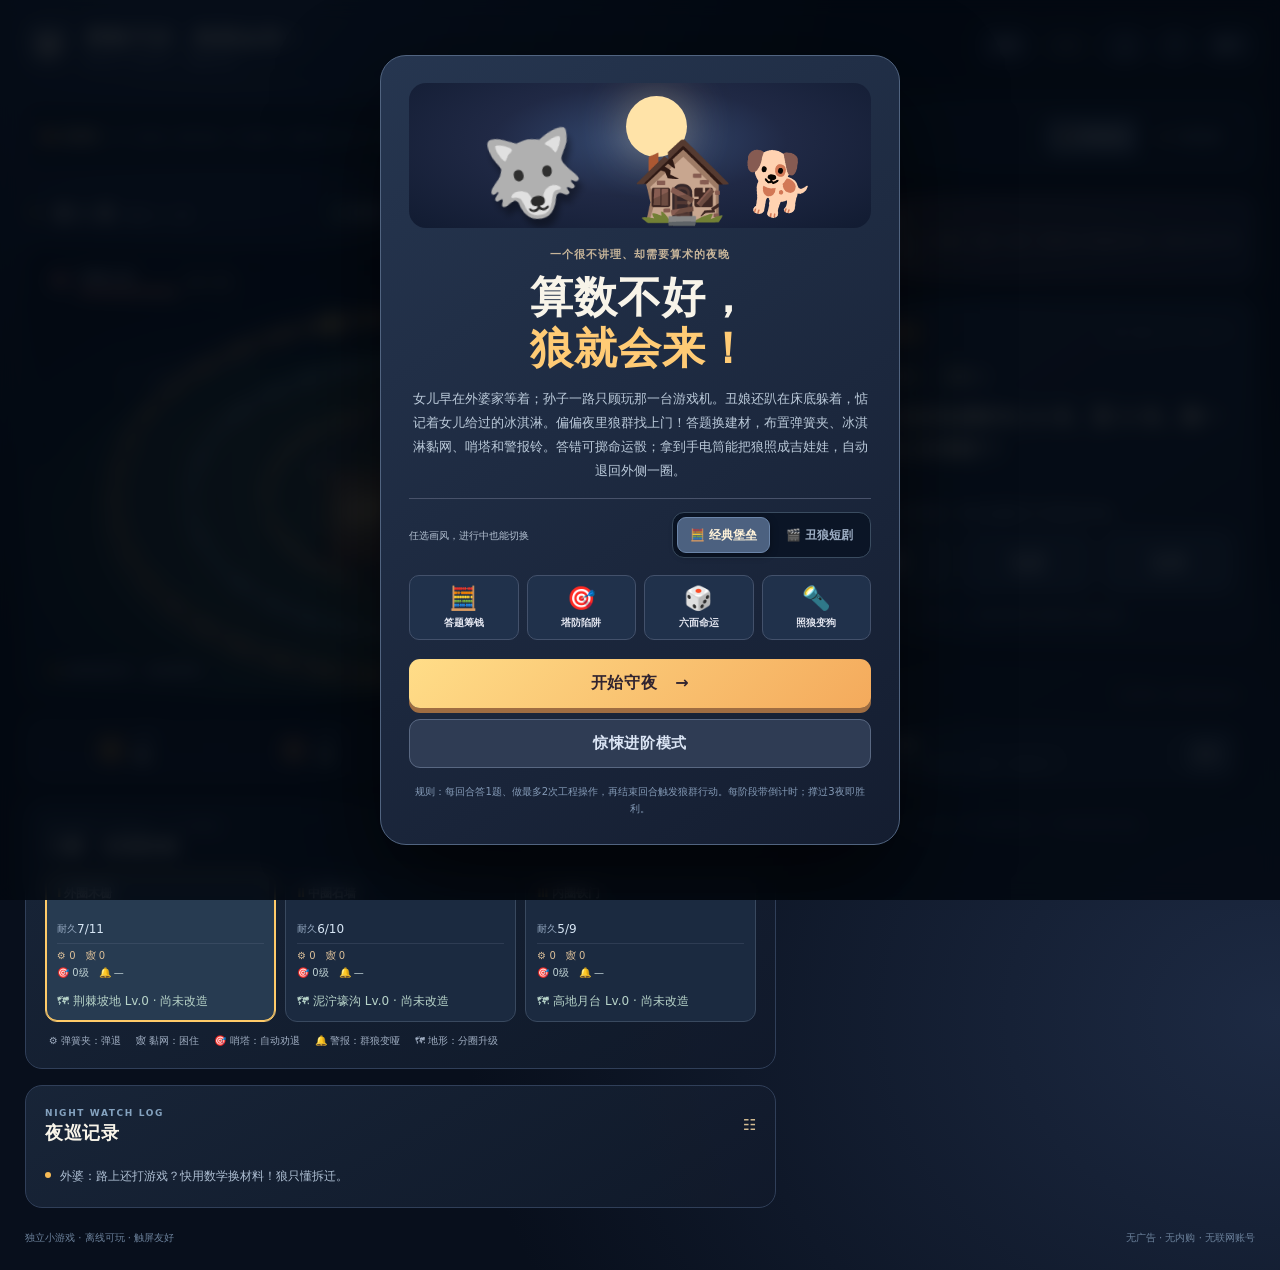
==== commit 3a86839c: "release: v1.5.0 regression fixes, math validation, save migration, Android APK CI" ====
--- a/web/play.html
+++ b/web/play.html
@@ -64,6 +64,44 @@
 @media(max-width:600px){.style-toolbar{gap:7px;padding:8px;flex-wrap:wrap}.style-copy{width:100%;justify-content:center}.style-segments{width:100%;justify-content:center}.style-segments button{flex:1;min-width:0}.intro-style-row{flex-direction:column;align-items:stretch;text-align:center}.intro-style-row>span{max-width:none}.scene-caption{font-size:9px;left:8%;right:8%;bottom:29px;padding:4px 7px}.caption-scene-tag{font-size:8px}.ring-arsenal{font-size:9px}.arsenal-legend{font-size:9px}}
 @media(max-width:365px){.style-copy span{font-size:9px}.style-segments button{font-size:11px;padding:7px}.scene-caption{font-size:8px}.build-group-label{font-size:11px}.build-group-label small{font-size:9px}}
 
+/* v1.3 additions: timer, manual save/load, interlude story, terrain meta */
+.timer-mini {
+  display:flex; align-items:center; gap:6px;
+  padding:8px 12px; border-radius:999px;
+  background:rgba(255,255,255,.08); border:1px solid rgba(255,255,255,.08);
+  color:#ffe2a3; font-weight:800; letter-spacing:.02em;
+}
+.timer-mini.is-warning { color:#ffd17b; box-shadow:0 0 0 1px rgba(255,191,102,.32) inset; }
+.timer-mini.is-danger { color:#ff9d9d; box-shadow:0 0 0 1px rgba(255,122,122,.42) inset; animation:pulseWarn 1s ease-in-out infinite; }
+@keyframes pulseWarn { 0%,100%{ transform:scale(1);} 50%{ transform:scale(1.03);} }
+.story-card .story-lines { display:grid; gap:10px; margin:14px 0 18px; }
+.story-card .story-lines p { margin:0; line-height:1.6; color:var(--text-soft, #d5dcea); }
+.story-kicker { font-size:14px; color:#f4d3a0; margin:10px 0 6px; }
+.terrain-note { display:block; margin-top:4px; color:#b8c1d0; }
+.ring-terrain { margin-top:6px; color:#b7d3c8; font-size:12px; }
+@media (max-width: 720px) {
+  .header-actions { flex-wrap:wrap; justify-content:flex-end; }
+  .timer-mini { order: 3; }
+}
+
+.question-tags {
+  display:flex;
+  flex-wrap:wrap;
+  gap:8px;
+  margin-bottom:10px;
+}
+.question-chip {
+  display:inline-flex;
+  align-items:center;
+  padding:4px 10px;
+  border-radius:999px;
+  border:1px solid rgba(255,255,255,.14);
+  background:rgba(255,255,255,.06);
+  color:#e8d9b3;
+  font-size:12px;
+  font-weight:700;
+}
+
 </style>
   <title>算数不好，狼就会来！｜狼来了·算数防线</title>
 </head>
@@ -75,18 +113,21 @@
         <span class="brand-text"><strong>算数不好，狼就会来！</strong><small>WOLF MATH · 防线计划</small></span>
       </a>
       <div class="header-actions">
+        <button id="saveBtn" type="button" class="ghost-button">存档</button>
+        <button id="loadBtn" type="button" class="ghost-button">读档</button>
         <button id="soundBtn" type="button" class="icon-button" aria-label="切换音效" title="切换音效">♫</button>
         <button id="helpBtn" type="button" class="icon-button" aria-label="游戏说明" title="游戏说明">?</button>
         <button id="restartBtn" type="button" class="ghost-button">重开</button>
       </div>
     </header>
 
-    <div class="style-toolbar" aria-label="切换游戏画风"><div class="style-copy"><strong>🎨 双画风</strong><span>同一局游戏 · 随时切换 · 不丢进度</span></div><div class="style-segments" role="group" aria-label="游戏画面风格"><button type="button" data-style="classic" aria-pressed="true">🧮 经典堡垒</button><button type="button" data-style="drama" aria-pressed="false">🎬 丑狼短剧</button></div></div>
+    <div class="style-toolbar" aria-label="切换游戏画风"><div class="style-copy"><strong>🎨 双画风</strong><span>同一局游戏 · 随时切换 · 不丢进度；短剧模式追加 PS1 粗糙 3D 质感</span></div><div class="style-segments" role="group" aria-label="游戏画面风格"><button type="button" data-style="classic" aria-pressed="true">🧮 经典堡垒</button><button type="button" data-style="drama" aria-pressed="false">🎬 丑狼短剧</button></div></div>
     <div class="main-layout">
       <section class="game-column" aria-label="堡垒地图和战场">
         <div class="status-line">
           <div class="night-summary"><span class="twinkle">✦</span><span id="nightLabel">第 1 夜</span><small id="turnLabel">回合 1 / 18</small></div>
           <div class="phase-display"><span id="phaseDot" class="phase-dot"></span><span id="phaseLabel">答题中</span></div>
+          <div class="timer-mini">⏳ <span id="countdownLabel">35s</span></div>
           <div class="score-mini">★ <span id="scoreLabel">0</span></div>
         </div>
 
@@ -109,9 +150,9 @@
         </div>
 
         <div class="defense-box card-surface">
-          <div class="section-heading"><div><span class="eyebrow">DEFENSE STATUS · 4 TYPES</span><h2>三圈 · 四类防御</h2></div><small>点击选中，陷阱/武器会部署在该圈</small></div>
+          <div class="section-heading"><div><span class="eyebrow">DEFENSE STATUS · 4 TYPES</span><h2>三圈 · 四类防御</h2></div><small>点击选中，陷阱/武器与地形升级会部署在该圈</small></div>
           <div id="defenseRings" class="ring-grid"></div>
-          <div class="arsenal-legend"><span>⚙ 弹簧夹：弹退</span><span>🕸 黏网：困住</span><span>🎯 哨塔：自动劝退</span><span>🔔 警报：群狼变哑</span></div>
+          <div class="arsenal-legend"><span>⚙ 弹簧夹：弹退</span><span>🕸 黏网：困住</span><span>🎯 哨塔：自动劝退</span><span>🔔 警报：群狼变哑</span><span>🗺 地形：分圈升级</span></div>
         </div>
         <div class="story-box card-surface"><div class="section-heading"><div><span class="eyebrow">NIGHT WATCH LOG</span><h2>夜巡记录</h2></div><span class="book-icon">☷</span></div><ul id="battleFeed" class="battle-feed" aria-live="polite"></ul></div>
       </section>
@@ -137,12 +178,12 @@
       <div class="intro-mechanics"><div>🧮<span>答题筹钱</span></div><div>🎯<span>塔防陷阱</span></div><div>🎲<span>六面命运</span></div><div>🔦<span>照狼变狗</span></div></div>
       <div class="intro-buttons"><button class="primary-button large" data-mode="easy">开始守夜 <span>→</span></button><button class="secondary-button" data-mode="nightmare">惊悚进阶模式</button></div>
       <button id="continueButton" class="continue-button hidden">继续上次守夜</button>
-      <p class="smallprint">规则：每回合答1题、做最多2次工程操作，再结束回合触发狼群行动。撑过3夜即胜利。</p>
+      <p class="smallprint">规则：每回合答1题、做最多2次工程操作，再结束回合触发狼群行动。每阶段带倒计时；撑过3夜即胜利。</p>
     </div>
   </div>
 
   <div class="overlay" id="helpOverlay" role="dialog" aria-modal="true" aria-labelledby="helpTitle" aria-hidden="true">
-    <div class="dialog-box help-dialog"><button class="modal-close" id="closeHelp" aria-label="关闭说明">×</button><span class="eyebrow">SURVIVAL MANUAL</span><h2 id="helpTitle">守夜手册</h2><ol><li><b>答题</b>：正确获得金币、木材。连续答对4题还会得到1格手电电量。</li><li><b>采购与修筑</b>：4金币买2木材，5金币买1石材。每回合最多进行2次采购或工程行动。</li><li><b>命运骰</b>：答错题才能掷六面骰。1面灾厄（小屋−2生命并来狼），5与6面获得手电电量，其余面是小奖或落空。</li><li><b>新防御</b>：弹簧夹弹退狼；冰淇淋黏网让狼连续两轮不能攻击；弹弓哨塔可升级至2级，每回合自动削减狼的胆量；月光警报铃每3回合吓停一只狼两轮。所有装备均需资源和工程行动。</li><li><b>手电筒</b>：点击任意狼选中，再点击“照射”。每次消耗1格电量，狼变吉娃娃并退回外侧一圈；在最外圈的会退入森林。吉娃娃不再攻击，稍后跑掉。</li><li><b>防线</b>：从外圈木栅到中圈石墙、内圈铁门。狼突破一圈后，下回合才能往内圈移动。</li><li><b>胜利</b>：存活18回合，守过3个夜晚。每6回合天亮，狼撤退、外婆补充少量物资。</li></ol><p class="help-note">苹果手机：通过 Safari 打开部署好的 HTTPS 网页，再在分享菜单选择“添加到主屏幕”，可作为全屏网页应用游玩。</p><button class="primary-button" id="okHelp">继续守夜</button></div>
+    <div class="dialog-box help-dialog"><button class="modal-close" id="closeHelp" aria-label="关闭说明">×</button><span class="eyebrow">SURVIVAL MANUAL</span><h2 id="helpTitle">守夜手册</h2><ol><li><b>答题</b>：正确获得金币、木材。连续答对4题还会得到1格手电电量。</li><li><b>采购与修筑</b>：4金币买2木材，5金币买1石材。每回合最多进行2次采购或工程行动，也能手动点右上角存档。</li><li><b>命运骰</b>：答错题才能掷六面骰。1面灾厄（小屋−2生命并来狼），5与6面获得手电电量，其余面是小奖或落空。</li><li><b>新防御</b>：弹簧夹弹退狼；冰淇淋黏网让狼连续两轮不能攻击；弹弓哨塔可升级至2级，每回合自动削减狼的胆量；月光警报铃每3回合吓停一只狼两轮；三圈还能分别升级荆棘坡地、泥泞壕沟和高地月台。</li><li><b>手电筒</b>：点击任意狼选中，再点击“照射”。每次消耗1格电量，狼变吉娃娃并退回外侧一圈；在最外圈的会退入森林。吉娃娃不再攻击，稍后跑掉。</li><li><b>防线</b>：从外圈木栅到中圈石墙、内圈铁门。狼突破一圈后，下回合才能往内圈移动。</li><li><b>胜利</b>：存活18回合，守过3个夜晚。每6回合天亮，狼撤退、外婆补充少量物资，并进入关卡之间的剧情过场。</li></ol><p class="help-note">苹果手机：通过 Safari 打开部署好的 HTTPS 网页，再在分享菜单选择“添加到主屏幕”，可作为全屏网页应用游玩。</p><button class="primary-button" id="okHelp">继续守夜</button></div>
   </div>
 
   <div class="overlay" id="endOverlay" role="dialog" aria-modal="true" aria-labelledby="endTitle" aria-hidden="true"><div class="dialog-box end-dialog"><span id="endIcon" class="end-icon">☀</span><span class="eyebrow" id="endEyebrow">FINAL REPORT</span><h2 id="endTitle">天亮了！</h2><p id="endReason"></p><div class="end-stats" id="endStats"></div><button class="primary-button large" data-restart="yes">再守一夜 →</button></div></div>
@@ -177,6 +218,32 @@
     { face: 6, label: '超级手电筒', detail: '手电电量+2，今晚的狼要改名了。', kind: 'jackpot' }
   ];
 
+  const TERRAIN_DEFS = Object.freeze([
+    { key: 'briar', label: '荆棘坡地', costs: [{ wood: 1, coins: 2 }, { wood: 2, stone: 1, coins: 2 }], description: '外圈地形：狼在外圈先被扎得心虚；2级再额外绊住一轮。' },
+    { key: 'mud', label: '泥泞壕沟', costs: [{ wood: 1, stone: 1, coins: 1 }, { wood: 2, stone: 2, coins: 1 }], description: '中圈地形：泥地吸收冲击，狼在中圈造成的伤害降低。' },
+    { key: 'highground', label: '高地月台', costs: [{ wood: 1, stone: 2, coins: 2 }, { wood: 2, stone: 2, coins: 3 }], description: '内圈地形：提升内圈自动防御，哨塔补射、警铃更快冷却。' }
+  ]);
+  const INTERLUDE_STORIES = Object.freeze({
+    2: {
+      title: '第二关 · 院子与厨房',
+      kicker: '第一夜守住了，狼却开始试探侧门。',
+      lines: [
+        '天亮后，女儿把剩下的冰淇淋和麻绳留下，说它们至少能做成黏网。',
+        '丑娘终于从床底探出头：外面的狼太吵，她决定拿出一点冷幽默式报恩。',
+        '第二夜开始，狼会更会绕路。把中圈守好，别让厨房先沦陷。'
+      ]
+    },
+    3: {
+      title: '第三关 · PS1 惊悚夜',
+      kicker: '最后一夜像旧主机里的粗糙噩梦。',
+      lines: [
+        '夜色突然像老电视机一样起了颗粒，整个院子仿佛掉进一张低多边形贴图。',
+        '孙子终于把掌机放下：这回不是开玩笑，连狼王都快从像素缝里钻出来了。',
+        '第三夜会更猛烈。利用高地月台、哨塔和警铃，把结局撑到黎明。'
+      ]
+    }
+  });
+
   function rollRandom(state) {
     let x = state.seed >>> 0;
     x ^= x << 13; x ^= x >>> 17; x ^= x << 5;
@@ -201,63 +268,166 @@
   function clamp(value, lo, hi) { return Math.max(lo, Math.min(hi, value)); }
   function nightOf(turn) { return Math.min(3, 1 + Math.floor((turn - 1) / PER_NIGHT)); }
 
+  function weaponProfile(kind, night, mode) {
+    const hard = mode === 'nightmare';
+    if (kind === 'dog') return { name: '夹尾巴', attackBonus: 0, icon: '🐕' };
+    if (night <= 1) {
+      if (kind === 'heavy') return { name: '木桩肩撞', attackBonus: 0, icon: '🪵' };
+      if (kind === 'swift') return { name: '扑咬短爪', attackBonus: 0, icon: '🗡️' };
+      if (kind === 'sneak') return { name: '地洞铁铲', attackBonus: 0, icon: '⛏️' };
+      return { name: '利爪', attackBonus: 0, icon: '🦴' };
+    }
+    if (night === 2) {
+      if (kind === 'heavy') return { name: '包铁木槌', attackBonus: 1, icon: '🔨' };
+      if (kind === 'swift') return { name: '钩镰短刃', attackBonus: hard ? 1 : 0, icon: '🗡️' };
+      if (kind === 'sneak') return { name: '撬棍', attackBonus: 1, icon: '🪛' };
+      return { name: '骨棒', attackBonus: hard ? 1 : 0, icon: '🦴' };
+    }
+    if (kind === 'heavy') return { name: '攻城槌', attackBonus: 1, icon: '🪵' };
+    if (kind === 'swift') return { name: '连弩', attackBonus: 1, icon: '🏹' };
+    if (kind === 'sneak') return { name: '火油瓶', attackBonus: 1, icon: '🔥' };
+    return { name: '铁爪套', attackBonus: 1, icon: '⚔️' };
+  }
+
+  function upgradeWolfLoadout(state, wolf) {
+    const profile = weaponProfile(wolf.kind, nightOf(state.turn), state.mode);
+    const baseAttack = wolf.kind === 'heavy' ? 3 : 2;
+    wolf.weapon = profile.name;
+    wolf.weaponIcon = profile.icon;
+    wolf.attack = wolf.kind === 'dog' ? 0 : baseAttack + profile.attackBonus;
+    return wolf;
+  }
+
+  function makeOptions(state, answer, spread) {
+    const wrong = new Set();
+    let tries = 0;
+    while (wrong.size < 2 && tries++ < 80) {
+      const d = randInt(state, 1, spread) * (rollRandom(state) < 0.5 ? -1 : 1);
+      const candidate = answer + d;
+      if (candidate >= 0 && candidate !== answer) wrong.add(candidate);
+    }
+    let candidate = Math.max(0, answer + 1);
+    while (wrong.size < 2) { if (!wrong.has(candidate) && candidate !== answer) wrong.add(candidate); candidate++; }
+    return shuffled(state, [answer, ...wrong]);
+  }
+
+  function questionPack(state, tier) {
+    const a = randInt(state, 2 + tier, 7 + tier * 3);
+    const b = randInt(state, 2, 5 + tier * 3);
+    const c = randInt(state, 1, 4 + tier);
+    const d = randInt(state, 2, 6 + tier * 2);
+    const secondWaveLess = Math.min(c, a - 1); // A wave never contains negative wolves.
+    const bank = [
+      () => ({
+        theme: '木板补给', difficulty: tier,
+        prompt: `外圈要补 ${a} 块木板，中圈要补 ${b} 块木板，仓库里另有备用 ${c} 块。一共要准备多少块木板？`,
+        answer: a + b + c, hint: `${a} + ${b} + ${c}`
+      }),
+      () => ({
+        theme: '陷阱采购', difficulty: tier,
+        prompt: `一个弹簧夹要 ${a} 枚金币，冰淇淋黏网要 ${b} 枚金币。各买 1 个，再多买 ${c} 枚钉子，共要多少金币？`,
+        answer: a + b + c, hint: `${a} + ${b} + ${c}`
+      }),
+      () => ({
+        theme: '石墙修筑', difficulty: tier,
+        prompt: `修一段石墙要 ${a} 块石头，共修 ${c + 1} 段，还额外用掉 ${b} 块石头堵缝。一共用了多少块石头？`,
+        answer: a * (c + 1) + b, hint: `${a} × ${c + 1} + ${b}`
+      }),
+      () => ({
+        theme: '哨塔分配', difficulty: tier,
+        prompt: `仓库有 ${a * (c + 1)} 颗石子，平均分给 ${c + 1} 座弹弓哨塔，每座可分到多少颗？`,
+        answer: a, hint: `${a * (c + 1)} ÷ ${c + 1}`
+      }),
+      () => ({
+        theme: '警铃电池', difficulty: tier,
+        prompt: `警报铃原有 ${a + b} 格电量，今夜用掉 ${b} 格，又临时充入 ${c} 格，现在还有多少格？`,
+        answer: a + c, hint: `${a + b} − ${b} + ${c}`
+      }),
+      () => ({
+        theme: '狼群波次', difficulty: tier,
+        prompt: `第一波来了 ${a} 只狼，第二波比第一波少 ${secondWaveLess} 只，第三波又来了 ${b} 只。一共来了多少只狼？`,
+        answer: a + (a - secondWaveLess) + b, hint: `${a} + (${a} − ${secondWaveLess}) + ${b}`
+      }),
+      () => ({
+        theme: '围栏周长', difficulty: tier,
+        prompt: `一个长方形训练围栏长 ${a + 2} 米、宽 ${c + 2} 米。围一圈需要多少米围栏？`,
+        answer: 2 * ((a + 2) + (c + 2)), hint: `2 × (${a + 2} + ${c + 2})`
+      }),
+      () => ({
+        theme: '折扣采购', difficulty: tier,
+        prompt: `木料每组 ${a + b} 元，买 2 组可减 ${c} 元，再加运费 ${d} 元，最后付多少？`,
+        answer: 2 * (a + b) - c + d, hint: `2 × (${a + b}) − ${c} + ${d}`
+      }),
+      () => ({
+        theme: '壕沟分层', difficulty: tier,
+        prompt: `泥泞壕沟要挖 ${a} 层，每层放 ${b} 块石板，再额外铺 ${c} 块防滑板，一共需要多少块材料？`,
+        answer: a * b + c, hint: `${a} × ${b} + ${c}`
+      }),
+      () => ({
+        theme: '堡垒台阶', difficulty: tier,
+        prompt: `堡垒有 3 层台阶，每层各放 ${a} 个沙袋，另外门口再放 ${b + c} 个。总共放了多少个沙袋？`,
+        answer: 3 * a + (b + c), hint: `3 × ${a} + (${b} + ${c})`
+      }),
+      () => ({
+        theme: '攻城反推', difficulty: tier,
+        prompt: `狼带来一些包铁木槌，如果每队分 ${c + 2} 把，一共分给 ${a} 队，正好分完。总共有多少把？`,
+        answer: a * (c + 2), hint: `${a} × ${c + 2}`
+      })
+    ];
+    if (tier >= 2) {
+      bank.push(
+        () => ({
+          theme: '两步预算', difficulty: tier,
+          prompt: `修一段外墙要 ${a} 块木板，修一段中墙要 ${b} 块石板。若外墙修 2 段、中墙修 1 段，再额外备用 ${c} 块材料，一共需要多少块？`,
+          answer: 2 * a + b + c, hint: `2 × ${a} + ${b} + ${c}`
+        }),
+        () => ({
+          theme: '分批补给', difficulty: tier,
+          prompt: `第一车送来 ${a} 箱木料，每箱 ${c + 1} 块；第二车直接送来 ${b} 块。两车一共送来多少块木料？`,
+          answer: a * (c + 1) + b, hint: `${a} × ${c + 1} + ${b}`
+        })
+      );
+    }
+    if (tier >= 3) {
+      bank.push(
+        () => ({
+          theme: '堡垒总工程', difficulty: tier,
+          prompt: `修堡垒前墙要 ${a} 组砖，每组 ${b} 块；侧墙又要 ${c} 组，每组 ${d} 块。若门楼额外再用 ${a} 块砖，一共需要多少块砖？`,
+          answer: a * b + c * d + a, hint: `${a} × ${b} + ${c} × ${d} + ${a}`
+        }),
+        () => ({
+          theme: '复杂补差', difficulty: tier,
+          prompt: `仓库目标是准备 ${3 * a + 2 * b + c} 块木板。现在已有 ${b + c} 块，又新买了 ${d} 块。还差多少块？`,
+          answer: 3 * a + b - d, hint: `${3 * a + 2 * b + c} − (${b} + ${c}) − ${d}`
+        }),
+        () => ({
+          theme: '多层哨塔', difficulty: tier,
+          prompt: `每座高地哨塔有 ${a} 层，每层放 ${c} 个石袋；这样的哨塔建了 ${b} 座。总共用了多少个石袋？`,
+          answer: a * c * b, hint: `${a} × ${c} × ${b}`
+        })
+      );
+    }
+    return bank;
+  }
+
   function makeQuestion(state) {
     const night = nightOf(state.turn);
-    const easy = state.mode === 'easy';
-    const maxTemplate = easy ? 4 : (night === 1 ? 5 : night === 2 ? 7 : 9);
-    const template = randInt(state, 0, maxTemplate);
-    let prompt, answer, hint;
-    const a = randInt(state, 2, easy ? 7 : 8 + night * 2);
-    const b = randInt(state, 2, easy ? 6 : 5 + night * 2);
-    const c = randInt(state, 1, 4);
-    if (template === 0) {
-      prompt = `外婆买了 ${a} 块木板，又买了 ${b} 块。仓库现在有几块木板？`;
-      answer = a + b; hint = `${a} + ${b} = ${answer}`;
-    } else if (template === 1) {
-      const total = a + b + c;
-      prompt = `守夜人带来 ${total} 枚金币，买钉子花了 ${b} 枚，还剩多少？`;
-      answer = total - b; hint = `${total} − ${b} = ${answer}`;
-    } else if (template === 2) {
-      prompt = `一捆木板要 ${a} 枚金币，买 ${c + 1} 捆一共需要多少？`;
-      answer = a * (c + 1); hint = `${a} × ${c + 1} = ${answer}`;
-    } else if (template === 3) {
-      const t = a * (c + 1);
-      prompt = `${t} 块木板平均分给 ${c + 1} 道防线，每道能分到几块？`;
-      answer = a; hint = `${t} ÷ ${c + 1} = ${answer}`;
-    } else if (template === 4) {
-      prompt = `修外墙要 ${a} 块木板，中墙要 ${b} 块，手头有 ${a + b - c} 块。还缺几块？`;
-      answer = c; hint = `${a} + ${b} − ${a + b - c} = ${answer}`;
-    } else if (template === 5) {
-      prompt = `商店有 ${a} 组木料，每组 ${b} 块，另外赠送 ${c} 块。共有几块？`;
-      answer = a * b + c; hint = `${a} × ${b} + ${c} = ${answer}`;
-    } else if (template === 6) {
-      const p = (a + 2) * 2;
-      prompt = `两道门每道要 ${a + 2} 枚螺丝，已经准备了 ${c} 枚。还需多少枚？`;
-      answer = p - c; hint = `2 × ${a + 2} − ${c} = ${answer}`;
-    } else if (template === 7) {
-      const full = (a + b) * 2;
-      prompt = `每组木料 ${a + b} 元，买两组可减 ${c} 元。实际要付多少？`;
-      answer = full - c; hint = `2 × ${a + b} − ${c} = ${answer}`;
-    } else if (template === 8) {
-      const unit = c + 2;
-      prompt = `一共 ${a * unit} 块石头，每道防线分 ${unit} 块，能修几道？`;
-      answer = a; hint = `${a * unit} ÷ ${unit} = ${answer}`;
-    } else {
-      const every = a + 3;
-      const spent = Math.min(b, every * 2 - 1);
-      prompt = `两天各存 ${every} 枚金币，买陷阱花 ${spent} 枚，剩下多少？`;
-      answer = every * 2 - spent; hint = `2 × ${every} − ${spent} = ${answer}`;
-    }
-    const wrong = new Set();
-    let tries = 0;
-    while (wrong.size < 2 && tries++ < 60) {
-      const d = randInt(state, 1, 5 + night * 2) * (rollRandom(state) < 0.5 ? -1 : 1);
-      const candidate = answer + d;
-      if (candidate >= 0 && candidate !== answer) wrong.add(candidate);
-    }
-    let candidate = answer + 1;
-    while (wrong.size < 2) { if (!wrong.has(candidate)) wrong.add(candidate); candidate++; }
-    return { prompt, answer, hint, options: shuffled(state, [answer, ...wrong]), id: state.turn };
+    const tier = state.mode === 'nightmare' ? Math.min(3, night + (night > 1 ? 1 : 0)) : night;
+    const bank = questionPack(state, tier);
+    const chosen = bank[randInt(state, 0, bank.length - 1)]();
+    const answer = Math.trunc(chosen.answer);
+    if (answer < 0 || !Number.isSafeInteger(answer)) throw new Error('Invalid math question: ' + chosen.theme);
+    const hint = `${chosen.hint} = ${answer}`;
+    return {
+      prompt: chosen.prompt,
+      answer,
+      hint,
+      options: makeOptions(state, answer, 5 + night * 3 + tier),
+      id: state.turn,
+      theme: chosen.theme,
+      difficulty: tier,
+      chapter: night
+    };
   }
 
   function addWolf(state, fixedKind) {
@@ -275,7 +445,8 @@
     const kind = fixedKind || (ring > 1 ? 'sneak' : night >= 3 && variant < .22 ? 'heavy' : night >= 2 && variant < .38 ? 'swift' : 'wolf');
     const angle = -Math.PI * .84 + rollRandom(state) * Math.PI * 1.65;
     const courage = kind === 'heavy' ? 5 : kind === 'swift' ? 2 : kind === 'sneak' ? 3 : 3;
-    const wolf = { id: ++state.nextWolfId, kind, ring, angle, attack: kind === 'heavy' ? 3 : 2, dogTurns: 0, stunned: 0, courage, maxCourage: courage };
+    const wolf = { id: ++state.nextWolfId, kind, ring, angle, attack: kind === 'heavy' ? 3 : 2, dogTurns: 0, stunned: 0, courage, maxCourage: courage, weapon: '', weaponIcon: '' };
+    upgradeWolfLoadout(state, wolf);
     state.wolves.push(wolf);
     if (ring > 1) log(state, `警报！钻地狼${wolf.id}绕过外圈，直接潜入第${ring}圈！`, 'bad');
     return wolf;
@@ -284,15 +455,18 @@
   function newGame(mode, seed) {
     const chosen = mode === 'nightmare' ? 'nightmare' : 'easy';
     const state = {
-      version: 2, mode: chosen, seed: (Number(seed) >>> 0) || (Date.now() >>> 0) || 2817,
+      version: 5, mode: chosen, seed: (Number(seed) >>> 0) || (Date.now() >>> 0) || 2817,
       turn: 1, night: 1, phase: 'question', maxTurns: TOTAL_TURNS,
       house: chosen === 'nightmare' ? 12 : 15, maxHouse: 15, coins: 4, wood: 3, stone: 0, charges: 0,
       walls: chosen === 'nightmare' ? [6, 5, 4] : [7, 6, 5],
       traps: [0, 0, 0], nets: [0, 0, 0], towers: [0, 0, 0], alarms: [0, 0, 0], alarmCooldowns: [0, 0, 0],
-      defenseStats: { springs: 0, nets: 0, shots: 0, scared: 0, alarms: 0 },
+      terrainLevels: [0, 0, 0],
+      defenseStats: { springs: 0, nets: 0, shots: 0, scared: 0, alarms: 0, terrain: 0 },
       actions: 2, maxActions: 2,
       selectedRing: 0, selectedWolf: null, streak: 0, correct: 0, wrong: 0,
       score: 0, logId: 0, nextWolfId: 0, wolves: [], feed: [], lastDice: null,
+      storyCard: null, chapter: 1,
+      timer: { phase: 'question', secondsLeft: 35 },
       lastResult: null, gameEndReason: ''
     };
     state.question = makeQuestion(state);
@@ -303,25 +477,71 @@
 
   // Previous builds stored version 1. Upgrade in place without resetting progress or the RNG seed.
   function migrateSave(state) {
-    if (!state || ![1, 2].includes(state.version) || !Array.isArray(state.walls) ||
+    if (!state || ![1, 2, 3, 4, 5].includes(state.version) || !Array.isArray(state.walls) ||
         state.walls.length !== 3 || !Array.isArray(state.wolves) || !state.question) return null;
     for (const [key, maximum] of Object.entries(MAX_DEFENSE)) {
       if (!Array.isArray(state[key]) || state[key].length !== 3) state[key] = [0, 0, 0];
       state[key] = state[key].map(v => clamp(Number.isFinite(v) ? Math.trunc(v) : 0, 0, maximum));
     }
     if (!Array.isArray(state.alarmCooldowns) || state.alarmCooldowns.length !== 3) state.alarmCooldowns = [0, 0, 0];
+    if (!Array.isArray(state.terrainLevels) || state.terrainLevels.length !== 3) state.terrainLevels = [0, 0, 0];
+    state.terrainLevels = state.terrainLevels.map(v => clamp(Number.isFinite(v) ? Math.trunc(v) : 0, 0, 2));
     if (!state.defenseStats || typeof state.defenseStats !== 'object') state.defenseStats = {};
-    for (const key of ['springs','nets','shots','scared','alarms']) {
+    for (const key of ['springs','nets','shots','scared','alarms','terrain']) {
       if (!Number.isFinite(state.defenseStats[key])) state.defenseStats[key] = 0;
     }
+    if (!state.timer || typeof state.timer !== 'object') state.timer = { phase: state.phase || 'question', secondsLeft: 35 };
+    if (!Number.isFinite(state.timer.secondsLeft)) state.timer.secondsLeft = 35;
+    if (!Number.isFinite(state.chapter)) state.chapter = nightOf(state.turn || 1);
+    if (!('storyCard' in state)) state.storyCard = null;
     for (const wolf of state.wolves) {
       const base = wolf.kind === 'heavy' ? 5 : wolf.kind === 'swift' ? 2 : 3;
       if (!Number.isFinite(wolf.maxCourage)) wolf.maxCourage = base;
       if (!Number.isFinite(wolf.courage)) wolf.courage = wolf.kind === 'dog' ? 0 : base;
       if (!Number.isFinite(wolf.stunned)) wolf.stunned = 0;
-    }
-    state.version = 2;
+      upgradeWolfLoadout(state, wolf);
+    }
+    // Old saves must keep their RNG seed and existing question intact.
+    if (!state.question.theme) state.question.theme = '旧版守夜算术';
+    if (!state.question.chapter) state.question.chapter = nightOf(state.turn);
+    if (!state.question.difficulty) state.question.difficulty = state.mode === 'nightmare'
+      ? Math.min(3, state.question.chapter + (state.question.chapter > 1 ? 1 : 0)) : state.question.chapter;
+    state.version = 5;
     return state;
+  }
+
+
+  function setStoryPhase(state, chapter) {
+    const story = INTERLUDE_STORIES[chapter];
+    if (!story) return false;
+    state.chapter = chapter;
+    state.storyCard = JSON.parse(JSON.stringify(story));
+    state.phase = 'interlude';
+    state.timer = { phase: 'interlude', secondsLeft: 0 };
+    return true;
+  }
+
+  function continueStory(state) {
+    if (state.phase !== 'interlude') return { ok: false, message: '当前没有过场剧情。' };
+    state.phase = 'question';
+    state.storyCard = null;
+    state.timer = { phase: 'question', secondsLeft: 35 };
+    log(state, `进入${['第一关','第二关','第三关'][nightOf(state.turn) - 1] || '下一关'}。`, 'story');
+    return { ok: true };
+  }
+
+  function canAfford(state, cost) {
+    return (!cost.wood || state.wood >= cost.wood) && (!cost.stone || state.stone >= cost.stone) && (!cost.coins || state.coins >= cost.coins);
+  }
+
+  function spendCost(state, cost) {
+    state.wood -= cost.wood || 0;
+    state.stone -= cost.stone || 0;
+    state.coins -= cost.coins || 0;
+  }
+
+  function terrainLabel(index, level) {
+    return `${TERRAIN_DEFS[index].label} Lv.${level}`;
   }
 
   function failIfNeeded(state) {
@@ -441,6 +661,17 @@
       state.wood--; state.stone -= 2; state.coins -= 3; state.alarms[r] = 1;
       state.alarmCooldowns[r] = 0;
       log(state, `${RING_NAMES[r]}装上月光警报铃，每隔3回合吓住一只狼。`, 'good');
+    } else if (key === 'terrain') {
+      const nextLevel = state.terrainLevels[r] + 1;
+      if (nextLevel > 2) return { ok: false, message: `${TERRAIN_DEFS[r].label}已经升满2级。` };
+      const cost = TERRAIN_DEFS[r].costs[nextLevel - 1];
+      if (!canAfford(state, cost)) {
+        return { ok: false, message: `${terrainLabel(r, nextLevel)} 需要${cost.wood || 0}木材/${cost.stone || 0}石材/${cost.coins || 0}金币。` };
+      }
+      spendCost(state, cost);
+      state.terrainLevels[r] = nextLevel;
+      state.score += 15 * nextLevel;
+      log(state, `${RING_NAMES[r]}完成地形改造：${terrainLabel(r, nextLevel)}。`, 'good');
     } else return { ok: false, message: '未知工程行动。' };
     state.actions--;
     return { ok: true };
@@ -455,6 +686,8 @@
     state.charges--;
     const from = wolf.ring;
     wolf.kind = 'dog';
+    wolf.weapon = '夹尾巴';
+    wolf.weaponIcon = '🐕';
     wolf.ring = Math.max(0, from - 1);
     wolf.attack = 0;
     wolf.courage = 0;
@@ -471,11 +704,12 @@
   function endTurn(state) {
     if (state.phase !== 'defend') return { ok: false, message: '目前不能结束回合。' };
     const event = { attacked: [], retreats: [], damageHouse: 0, spawned: [], dawn: false, ended: false,
-      projectiles: [], netted: [], trapped: [], alarms: [], repelled: [] };
+      projectiles: [], netted: [], trapped: [], alarms: [], repelled: [], terrain: [] };
     // Permanent, non-lethal defenses act before wolf attacks. Targeting is deterministic.
     const repelled = new Set();
     for (let i = 0; i < 3; i++) {
-      for (let shot = 0; shot < state.towers[i]; shot++) {
+      const bonusShots = i === 2 ? state.terrainLevels[2] : 0;
+      for (let shot = 0; shot < state.towers[i] + bonusShots; shot++) {
         const candidates = state.wolves.filter(w => w.kind !== 'dog' && w.ring === i + 1 && !repelled.has(w.id))
           .sort((a,b) => b.attack - a.attack || a.courage - b.courage || a.id - b.id);
         if (!candidates.length) break;
@@ -499,13 +733,22 @@
         !repelled.has(w.id) && w.stunned <= 0).sort((a,b) => b.attack - a.attack || a.id - b.id)[0];
       if (!victim) continue;
       victim.stunned = 2;
-      state.alarmCooldowns[i] = 3;
+      state.alarmCooldowns[i] = i === 2 && state.terrainLevels[2] > 0 ? Math.max(1, 3 - state.terrainLevels[2]) : 3;
       state.defenseStats.alarms++;
       event.alarms.push(victim.id);
       log(state, `月光警报铃轰然响起！狼${victim.id}愣在原地，漏掉两次攻击。`, 'good');
     }
     const survivors = [];
     for (const wolf of state.wolves) {
+      if (wolf.kind !== 'dog' && wolf.ring === 1 && state.terrainLevels[0] > 0) {
+        const beforeCourage = wolf.courage;
+        wolf.courage = Math.max(0, wolf.courage - 1);
+        if (wolf.courage !== beforeCourage) {
+          state.defenseStats.terrain++;
+          event.terrain.push({ type: 'briar', wolfId: wolf.id, ring: 0, level: state.terrainLevels[0] });
+        }
+        if (state.terrainLevels[0] > 1 && wolf.stunned <= 0) wolf.stunned = 1;
+      }
       if (repelled.has(wolf.id)) continue;
       if (wolf.kind === 'dog') {
         wolf.dogTurns--;
@@ -537,8 +780,10 @@
         event.netted.push(wolf.id);
         log(state, `狼${wolf.id}被冰淇淋黏网黏住：今天不拆家，明天也休息。`, 'good');
       } else if (state.walls[wallIndex] > 0) {
-        const actual = Math.min(wolf.attack, state.walls[wallIndex]);
-        state.walls[wallIndex] = Math.max(0, state.walls[wallIndex] - wolf.attack);
+        const attackPower = wallIndex === 1 && state.terrainLevels[1] > 0 ? Math.max(1, wolf.attack - state.terrainLevels[1]) : wolf.attack;
+        if (wallIndex === 1 && attackPower !== wolf.attack) event.terrain.push({ type: 'mud', wolfId: wolf.id, ring: 1, level: state.terrainLevels[1] });
+        const actual = Math.min(attackPower, state.walls[wallIndex]);
+        state.walls[wallIndex] = Math.max(0, state.walls[wallIndex] - attackPower);
         event.attacked.push({ wolfId: wolf.id, ring: wallIndex, damage: actual });
         if (state.walls[wallIndex] === 0) {
           log(state, `第${wallIndex + 1}层防线被狼${wolf.id}拆穿！`, 'bad');
@@ -547,7 +792,7 @@
         wolf.ring++;
         log(state, `狼${wolf.id}穿过破口，进入${RING_NAMES[wolf.ring - 1]}。`, 'bad');
       } else {
-        const damage = wolf.attack;
+        const damage = wallIndex === 2 && state.terrainLevels[2] > 0 ? Math.max(1, wolf.attack - 1) : wolf.attack;
         state.house = Math.max(0, state.house - damage);
         event.damageHouse += damage;
         wolf.stunned = 1;
@@ -596,12 +841,14 @@
     if (completedTurn === 12 && state.mode === 'nightmare') {
       const boss = addWolf(state, 'heavy');
       boss.ring = 2;
-      boss.attack = 4;
+      boss.attack = Math.max(4, boss.attack);
       log(state, '第三夜，狼王提前钻进中圈！外婆：它恐怕学过微积分。', 'bad');
     }
     state.actions = state.maxActions;
     state.phase = 'question';
     state.question = makeQuestion(state);
+    state.timer = { phase: 'question', secondsLeft: 35 };
+    if (event.dawn && completedTurn < TOTAL_TURNS) setStoryPhase(state, state.night);
     state.lastDice = null;
     state.lastResult = null;
     state.selectedWolf = null;
@@ -618,11 +865,15 @@
     if (wolf.kind === 'sneak') return '钻地狼';
     return '野狼';
   }
+  function getWolfWeapon(wolf, turn, mode) {
+    if (wolf && wolf.weapon) return wolf.weapon;
+    return weaponProfile(wolf?.kind || 'wolf', nightOf(turn || 1), mode || 'easy').name;
+  }
 
   return {
-    TOTAL_TURNS, PER_NIGHT, RING_NAMES, MAX_WALLS, MAX_DEFENSE, DEFENSE_ITEMS, DICE_FACES,
-    newGame, migrateSave, makeQuestion, answerQuestion, rollDice, skipDice, takeAction, flashWolf, endTurn,
-    scoreLabel, getWolfName, nightOf
+    TOTAL_TURNS, PER_NIGHT, RING_NAMES, MAX_WALLS, MAX_DEFENSE, DEFENSE_ITEMS, DICE_FACES, TERRAIN_DEFS, INTERLUDE_STORIES,
+    newGame, migrateSave, makeQuestion, answerQuestion, rollDice, skipDice, takeAction, flashWolf, endTurn, continueStory,
+    scoreLabel, getWolfName, getWolfWeapon, nightOf
   };
 });
 
@@ -653,6 +904,11 @@
   let rolling = false;
   let lastView = '';
   let screenshotFrame = 0;
+  let timerTicker = null;
+  let lastTimerSecond = null;
+  const psxCanvas = document.createElement('canvas');
+  psxCanvas.width = 320; psxCanvas.height = 200;
+  const psxCtx = psxCanvas.getContext('2d', { alpha: false });
 
   const stars = Array.from({ length: 65 }, (_, i) => ({
     x: ((i * 378.17 + 71) % 930) + 30,
@@ -683,8 +939,14 @@
       return G.migrateSave(parsed);
     } catch (_) { return null; }
   }
-  function persist() { try { localStorage.setItem(storageKey, JSON.stringify(state)); } catch (_) {} }
-  function resetSave() { try { localStorage.removeItem(storageKey); } catch (_) {} }
+  function persist() { try { localStorage.setItem(storageKey, JSON.stringify(state)); } catch (_) {} updateLoadButton(); }
+  function resetSave() { try { localStorage.removeItem(storageKey); } catch (_) {} updateLoadButton(); }
+  function updateLoadButton() {
+    const exists = !!loadSave() || !!stored;
+    const btn = $('loadBtn');
+    if (btn) btn.disabled = !exists;
+    if (btn) btn.classList.toggle('disabled', !exists);
+  }
   function escapeText(str) {
     return String(str).replace(/[&<>"']/g, ch => ({ '&': '&amp;', '<': '&lt;', '>': '&gt;', '"': '&quot;', "'": '&#39;' }[ch]));
   }
@@ -719,12 +981,85 @@
     $('impactLayer').innerHTML = `<div class="impact-word">${escapeText(text)}</div>`;
     setTimeout(() => { $('impactLayer').innerHTML = ''; }, 1050);
   }
+
+  function phaseLimit(phase) {
+    if (phase === 'question') return state.mode === 'nightmare' ? 28 : 35;
+    if (phase === 'dice') return 12;
+    if (phase === 'defend') return state.mode === 'nightmare' ? 24 : 30;
+    if (phase === 'interlude') return 0;
+    return 0;
+  }
+  function refreshCountdownUI() {
+    const seconds = Math.max(0, Math.ceil(Number(state.timer?.secondsLeft) || 0));
+    $('countdownLabel').textContent = seconds ? `${seconds}s` : '—';
+    const box = $('countdownLabel').parentElement;
+    if (!box) return;
+    box.classList.toggle('is-warning', seconds > 0 && seconds <= 10);
+    box.classList.toggle('is-danger', seconds > 0 && seconds <= 5);
+  }
+  function resetCountdown(force = false) {
+    const limit = phaseLimit(state.phase);
+    if (limit <= 0) {
+      state.timer = { phase: state.phase, secondsLeft: 0 };
+      refreshCountdownUI();
+      return;
+    }
+    if (!force && state.timer && state.timer.phase === state.phase && Number(state.timer.secondsLeft) > 0) { refreshCountdownUI(); return; }
+    state.timer = { phase: state.phase, secondsLeft: limit };
+    lastTimerSecond = null;
+    refreshCountdownUI();
+  }
+  function processTimerExpiry() {
+    if (rolling || $('introOverlay').classList.contains('visible') || $('helpOverlay').classList.contains('visible') || state.phase === 'won' || state.phase === 'lost') return;
+    if (state.phase === 'question') {
+      toast('倒计时结束：系统判定本题作答失败。'); impact('超时！'); playSound('wrong'); vibrate([45, 45, 85]);
+      const before = state.phase; const result = G.answerQuestion(state, NaN);
+      if (result?.ok) { resetCountdown(true); persist(); render(); }
+    } else if (state.phase === 'dice') {
+      toast('倒计时结束：自动安全跳过命运骰。'); const result = G.skipDice(state);
+      if (result?.ok) { resetCountdown(true); persist(); render(); }
+    } else if (state.phase === 'defend') {
+      toast('倒计时结束：自动结算本回合防守。'); impact('时间到');
+      const before = new Map(state.wolves.map(w => [w.id, { angle: w.angle, ring: w.ring }]));
+      const result = G.endTurn(state);
+      if (result?.ok) {
+        for (const hit of result.event.projectiles) defenseFx.push({ kind: 'shot', ring: hit.ring, target: before.get(hit.wolfId), at: performance.now() });
+        for (const id of result.event.alarms) defenseFx.push({ kind: 'alarm', target: before.get(id), at: performance.now() });
+        for (const id of result.event.netted) defenseFx.push({ kind: 'net', target: before.get(id), at: performance.now() });
+        for (const id of result.event.trapped) defenseFx.push({ kind: 'spring', target: before.get(id), at: performance.now() });
+        playSound(result.event.damageHouse ? 'wolf' : result.event.projectiles.length ? 'tower' : 'tick');
+        resetCountdown(true); persist(); render();
+        if (state.phase === 'won' || state.phase === 'lost') setTimeout(displayEnding, 700);
+      }
+    } else if (state.phase === 'interlude') {
+      const result = G.continueStory(state);
+      if (result?.ok) { resetCountdown(true); persist(); render(); }
+    }
+  }
+  function startTimerLoop() {
+    if (timerTicker) clearInterval(timerTicker);
+    timerTicker = setInterval(() => {
+      if (!state || !state.timer) return;
+      if (phaseLimit(state.phase) <= 0 || $('introOverlay').classList.contains('visible') || rolling) { refreshCountdownUI(); return; }
+      state.timer.phase = state.phase;
+      state.timer.secondsLeft = Math.max(0, (Number(state.timer.secondsLeft) || 0) - 1);
+      const rounded = Math.ceil(state.timer.secondsLeft);
+      if (rounded !== lastTimerSecond) {
+        lastTimerSecond = rounded;
+        refreshCountdownUI();
+        persist();
+      }
+      if (state.timer.secondsLeft <= 0) processTimerExpiry();
+    }, 1000);
+  }
+
   function start(mode) {
     state = G.newGame(mode, (Date.now() ^ Math.floor(Math.random() * 0x7fffffff)) >>> 0);
     stored = null;
     $('introOverlay').classList.remove('visible');
     $('endOverlay').classList.remove('visible');
-    render(); persist();
+    resetCountdown(true);
+    render(); persist(); updateLoadButton();
     playSound('correct');
   }
   function continueGame() {
@@ -732,7 +1067,8 @@
     state = stored;
     stored = null;
     $('introOverlay').classList.remove('visible');
-    render();
+    resetCountdown(true);
+    render(); updateLoadButton();
     if (state.phase === 'won' || state.phase === 'lost') displayEnding();
   }
   function confirmRestart() {
@@ -743,8 +1079,25 @@
     $('endOverlay').classList.remove('visible');
     $('introOverlay').setAttribute('aria-hidden', 'false');
   }
+
+  function manualSave() {
+    persist();
+    toast('已手动存档。可以稍后点“读档”继续。');
+  }
+  function manualLoad() {
+    const saved = loadSave();
+    if (!saved) { toast('当前没有可读取的存档。'); return; }
+    stored = saved;
+    state = saved;
+    $('introOverlay').classList.remove('visible');
+    $('endOverlay').classList.remove('visible');
+    resetCountdown(true);
+    render();
+    toast('读档成功，继续守夜。');
+  }
   function interact(action, param) {
     if (rolling) return;
+    const previousPhase = state.phase;
     let result;
     if (action === 'answer') {
       result = G.answerQuestion(state, Number(param));
@@ -769,6 +1122,8 @@
         if (result.event.damageHouse) { impact(`小屋 -${result.event.damageHouse} ♥`); vibrate(90); }
         else if (result.event.dawn) impact('黎明补给 +');
       }
+    } else if (action === 'continueStory') {
+      result = G.continueStory(state);
     } else if (action === 'flash') {
       const selected = Number(param) || state.selectedWolf; // Direct wolf-card flashlight always wins over stale selection.
       const wolf = state.wolves.find(w => w.id === selected);
@@ -784,6 +1139,7 @@
     }
     if (!result?.ok) toast(result?.message || '操作暂时不可用。');
     if (result?.ok) {
+      if (state.phase !== previousPhase || ['answer','skip','endturn','continueStory'].includes(action)) resetCountdown(true);
       if (state.lastResult && (action === 'answer' || action === 'flash')) toast(`${state.lastResult.title} ${state.lastResult.text}`);
       persist(); render();
       if (state.phase === 'won' || state.phase === 'lost') setTimeout(displayEnding, 700);
@@ -814,6 +1170,7 @@
     }, 1940);
     setTimeout(() => {
       overlay.remove(); rolling = false;
+      resetCountdown(true);
       persist(); render();
       toast(result.info.detail);
       if (face >= 5) impact('手电电量 +' + (face === 6 ? 2 : 1));
@@ -824,6 +1181,7 @@
     const night = G.nightOf(state.turn);
     $('nightLabel').textContent = `第 ${night} 夜`;
     $('turnLabel').textContent = `回合 ${state.turn} / ${G.TOTAL_TURNS}`;
+    refreshCountdownUI();
     const phaseText = { question: '答题中', dice: '命运骰', defend: '修筑防线', won: '胜利！', lost: '失守！' };
     $('phaseLabel').textContent = phaseText[state.phase] || state.phase;
     $('phaseDot').style.background = state.phase === 'dice' ? '#ffba67' : state.phase === 'lost' ? '#f47c80' : '#9be4af';
@@ -836,14 +1194,19 @@
     $('woodNum').textContent = state.wood;
     $('stoneNum').textContent = state.stone;
     $('batteryNum').textContent = state.charges;
-    $('missionText').textContent = state.phase === 'question' ? '答题兑换建材；买陷阱、黏网、哨塔与警报铃。' : state.phase === 'dice' ? '算错可掷命运骰：好运拿到手电，狼变吉娃娃并退回外圈。' : state.phase === 'defend' ? '选中防线部署武器，永久哨塔每轮自动发射；手电可临时救急。' : '这一夜的结果已经揭晓。';
+    $('missionText').textContent = state.phase === 'question' ? '答题兑换建材；买陷阱、黏网、哨塔、警报铃与分圈地形升级。场景会从院子逐步升级到堡垒。'
+      : state.phase === 'dice' ? '算错可掷命运骰：好运拿到手电，狼变吉娃娃并退回外圈。'
+      : state.phase === 'defend' ? '选中防线部署武器与地形。永久哨塔每轮自动发射；手电可临时救急。'
+      : state.phase === 'interlude' ? '关卡过场：承接剧情，准备进入下一夜。'
+      : '这一夜的结果已经揭晓。';
     const line = state.phase === 'dice' ? '外婆：数学没算对？现在还要拿运气补考。'
       : state.phase === 'defend' ? '女儿：冰淇淋是我送的。丑娘：那我还得报恩。'
+      : state.phase === 'interlude' ? (state.storyCard?.kicker || '下一夜的剧情正在接上。')
       : state.phase === 'won' ? '导演：狼没受伤，自尊心有待修复。'
       : state.phase === 'lost' ? '外婆：墙没了，床下那位先出来帮忙。'
       : G.nightOf(state.turn) === 1 ? '外婆：孙子还在玩唯一那台掌机。床底下有声音……'
       : G.nightOf(state.turn) === 2 ? '孙子：我们有防御塔。丑娘（床下）：别朝屋里开。'
-      : '女儿：第三夜要到了。外婆：我先检查一下床底。';
+      : '女儿：第三夜要到了，院子已经快变成堡垒，连画面都像 PS1 噩梦。';
     $('sceneCaption').textContent = line;
     renderRings(); renderPhase(); renderWolves(); renderFeed();
     if (!drawing) draw(performance.now());
@@ -852,7 +1215,7 @@
   function renderRings() {
     $('defenseRings').innerHTML = G.RING_NAMES.map((label, i) => {
       const health = state.walls[i], max = G.MAX_WALLS[i];
-      return `<button type="button" class="ring-button ${state.selectedRing === i ? 'selected' : ''}" data-ring="${i}" aria-pressed="${state.selectedRing === i}"><div class="ring-header"><span class="ring-name"><span class="ring-symbol">${['Ⅰ', 'Ⅱ', 'Ⅲ'][i]}</span>${label}</span></div><div class="ring-meter"><div class="${health / max < .35 ? 'critical' : ''}" style="width:${100 * health / max}%"></div></div><div class="ring-footer"><span>${health === 0 ? '已被突破' : '耐久'}</span><span class="ring-health">${health}/${max}</span></div><div class="ring-arsenal">⚙ ${state.traps[i]}　🕸 ${state.nets[i]}<span>🎯 ${state.towers[i]}级　🔔 ${state.alarms[i] ? (state.alarmCooldowns[i] ? '冷却' : '待命') : '—'}</span></div></button>`;
+      return `<button type="button" class="ring-button ${state.selectedRing === i ? 'selected' : ''}" data-ring="${i}" aria-pressed="${state.selectedRing === i}"><div class="ring-header"><span class="ring-name"><span class="ring-symbol">${['Ⅰ', 'Ⅱ', 'Ⅲ'][i]}</span>${label}</span></div><div class="ring-meter"><div class="${health / max < .35 ? 'critical' : ''}" style="width:${100 * health / max}%"></div></div><div class="ring-footer"><span>${health === 0 ? '已被突破' : '耐久'}</span><span class="ring-health">${health}/${max}</span></div><div class="ring-arsenal">⚙ ${state.traps[i]}　🕸 ${state.nets[i]}<span>🎯 ${state.towers[i]}级　🔔 ${state.alarms[i] ? (state.alarmCooldowns[i] ? '冷却' : '待命') : '—'}</span></div><div class="ring-terrain">🗺 ${G.TERRAIN_DEFS[i].label} Lv.${state.terrainLevels[i]}${state.terrainLevels[i] ? ` · ${G.TERRAIN_DEFS[i].description.split('：').slice(-1)[0]}` : ' · 尚未改造'}</div></button>`;
     }).join('');
   }
   function renderResult() {
@@ -864,7 +1227,7 @@
   function renderPhase() {
     const panel = $('phasePanel');
     if (state.phase === 'question') {
-      panel.innerHTML = `<div class="action-card"><div class="action-card-header"><span class="micro-tag">🧮 数学采购挑战</span><span class="chapter-tag">第 ${state.turn} 题 / 18</span></div><div class="question-inner"><div class="question-title">${escapeText(state.question.prompt)}</div><p class="answer-label">选出正确答案以获得建材</p><div class="answer-choices">${state.question.options.map((v, i) => `<button class="answer-option" type="button" data-answer="${v}" aria-label="选项${i + 1}，${v}">${v}</button>`).join('')}</div><p class="action-hint">✓ 答对：金币 +${3 + G.nightOf(state.turn)}、木材 +1；连续4题答对还能获得手电电量。</p></div></div>`;
+      panel.innerHTML = `<div class="action-card"><div class="action-card-header"><span class="micro-tag">🧮 数学防御挑战</span><span class="chapter-tag">第 ${state.turn} 题 / 18 · Level ${G.nightOf(state.turn)}</span></div><div class="question-inner"><div class="question-tags"><span class="question-chip">主题：${escapeText(state.question.theme || '守夜算术')}</span><span class="question-chip">难度 ${'★'.repeat(Math.max(1, state.question.difficulty || 1))}</span></div><div class="question-title">${escapeText(state.question.prompt)}</div><p class="answer-label">选出正确答案以获得建材。题目会随着关卡升级逐步变难。</p><div class="answer-choices">${state.question.options.map((v, i) => `<button class="answer-option" type="button" data-answer="${v}" aria-label="选项${i + 1}，${v}">${v}</button>`).join('')}</div><p class="action-hint">✓ 答对：金币 +${3 + G.nightOf(state.turn)}、木材 +1；连续4题答对还能获得手电电量。</p></div></div>`;
     } else if (state.phase === 'dice') {
       panel.innerHTML = `${renderResult()}<div class="action-card"><div class="dice-layout"><span class="micro-tag">🎲 算错了的补救机会</span><h3 style="margin-top:12px">敢不敢掷命运骰？</h3><p class="dice-description">六个面，等概率。坏运气会让狼群袭来；好手气拿到手电筒，照狼一眼，狼就成吉娃娃。</p><div class="dice-outcomes">${G.DICE_FACES.map(f => `<span class="dice-face ${f.kind}"><span>${f.face}</span> ${f.label}</span>`).join('')}</div><div class="dice-actions"><button type="button" class="primary-button" data-action="roll">🎲 掷命运骰</button><button type="button" class="secondary-button" data-action="skip">安全跳过</button></div><p class="action-hint">概率公开：灾厄 1/6，拿手电 2/6，其余 3/6。没有真金钱赌博。</p></div></div>`;
     } else if (state.phase === 'defend') {
@@ -880,6 +1243,8 @@
           <div class="build-group-label">可升级自动防御 <small>每回合自动触发</small></div>
           ${actionButton('tower', '🎯', `弹弓哨塔 Lv.${state.towers[r]}/2`, '发射石子降低狼的胆量；归零逃跑', '木材 2 · 石材 1 · 金币 2', state.wood >= 2 && state.stone >= 1 && state.coins >= 2 && state.towers[r] < 2)}
           ${actionButton('alarm', '🔔', state.alarms[r] ? '警报铃已安装' : '月光警报铃', '每 3 回合吓住一只狼两轮', '木材 1 · 石材 2 · 金币 3', state.wood >= 1 && state.stone >= 2 && state.coins >= 3 && !state.alarms[r])}
+          <div class="build-group-label">地形升级 <small>每圈专属地形，最多 Lv.2</small></div>
+          ${(() => { const next = state.terrainLevels[r] + 1; const def = G.TERRAIN_DEFS[r]; const cost = def.costs[Math.max(0, Math.min(def.costs.length - 1, next - 1))]; const eligible = next <= 2 && state.wood >= (cost.wood || 0) && state.stone >= (cost.stone || 0) && state.coins >= (cost.coins || 0); const costText = next > 2 ? '已满级' : `木材 ${cost.wood || 0} · 石材 ${cost.stone || 0} · 金币 ${cost.coins || 0}`; return actionButton('terrain', '🗺️', `${def.label} Lv.${state.terrainLevels[r]}/2`, def.description, costText, eligible); })()}
           <div class="build-group-label">修筑与材料 <small>小屋的日常工程</small></div>
           ${actionButton('buyWood', '🪵', '采购 2 块木材', '用于修墙、制作各类陷阱', '金币 4 → 木材 +2', state.coins >= 4)}
           ${actionButton('buyStone', '⬡', '采购 1 块石材', '用于哨塔、夹子和警报铃', '金币 5 → 石材 +1', state.coins >= 5)}
@@ -888,6 +1253,9 @@
           <div class="build-group-label">特殊道具 <small>不占工程行动</small></div>
           <button class="build-button torch-action" type="button" data-action="flash" ${state.charges > 0 && selectedWolf ? '' : 'disabled'}><b><span class="build-symbol">🔦</span>手电变吉娃娃</b><small>${selectedWolf ? `目标：狼 #${selectedWolf.id}` : '先选中一只狼'}</small><span class="cost">电量 1 · 不占建造次数</span></button>
         </div><button type="button" class="endturn-button" data-action="endturn">🌙 结束回合 · 自动防御开火 →</button><p class="attack-warning">⚠ 结束回合：先触发哨塔和警报铃，接着结算陷阱，最后才是狼的攻击。</p></div></div>`;
+    } else if (state.phase === 'interlude') {
+      const story = state.storyCard || { title: '下一关', kicker: '夜色继续。', lines: [] };
+      panel.innerHTML = `<div class="action-card story-card"><div class="action-card-header"><span class="micro-tag">📖 关卡过场</span><span class="chapter-tag">第 ${G.nightOf(state.turn)} 夜 / Level ${G.nightOf(state.turn)}</span></div><div class="dice-layout"><h3>${escapeText(story.title)}</h3><p class="story-kicker">${escapeText(story.kicker || '')}</p><div class="story-lines">${(story.lines || []).map(line => `<p>${escapeText(line)}</p>`).join('')}</div><button class="primary-button" type="button" data-action="continueStory">继续进入下一夜 →</button></div></div>`;
     } else {
       panel.innerHTML = `<div class="action-card"><div class="dice-layout"><h3>${state.phase === 'won' ? '守夜成功！' : '防线失守！'}</h3><p class="dice-description">${escapeText(state.gameEndReason)}</p><button class="primary-button" type="button" data-restart="yes">重新开始</button></div></div>`;
     }
@@ -903,7 +1271,8 @@
       const label = G.getWolfName(w);
       const position = w.ring === 0 ? '森林边缘' : G.RING_NAMES[w.ring - 1];
       const ready = state.phase === 'defend' && state.charges > 0 && !dog;
-      return `<div class="wolf-card ${state.selectedWolf === w.id ? 'selected' : ''}"><div class="wolf-avatar ${dog ? 'dog' : ''}">${dog ? '🐕' : w.kind === 'heavy' ? '🐺' : '🐺'}</div><div class="wolf-details"><strong>#${w.id} ${label}</strong><small>${position} ${dog ? '· 正在逃跑' : `· 攻击 ${w.attack} · 胆量 ${w.courage}/${w.maxCourage}`}</small></div>${dog ? '<span style="color:#a7e8bc;font-size:11px">无害 ✓</span>' : `<button class="target-choose ${ready ? 'torch-target' : ''}" type="button" data-wolf="${w.id}" aria-label="选中第${w.id}只狼">${state.selectedWolf === w.id ? '已选中' : '选中'}</button>`}${ready ? `<button class="target-choose torch-target" type="button" data-directflash="${w.id}" aria-label="用手电照射第${w.id}只狼">🔦 照射</button>` : ''}</div>`;
+      const weapon = dog ? '失去战意' : G.getWolfWeapon(w, state.turn, state.mode);
+      return `<div class="wolf-card ${state.selectedWolf === w.id ? 'selected' : ''}"><div class="wolf-avatar ${dog ? 'dog' : ''}">${dog ? '🐕' : w.kind === 'heavy' ? '🐺' : '🐺'}</div><div class="wolf-details"><strong>#${w.id} ${label}</strong><small>${position} ${dog ? '· 正在逃跑' : `· 武器 ${weapon} · 攻击 ${w.attack} · 胆量 ${w.courage}/${w.maxCourage}`}</small></div>${dog ? '<span style="color:#a7e8bc;font-size:11px">无害 ✓</span>' : `<button class="target-choose ${ready ? 'torch-target' : ''}" type="button" data-wolf="${w.id}" aria-label="选中第${w.id}只狼">${state.selectedWolf === w.id ? '已选中' : '选中'}</button>`}${ready ? `<button class="target-choose torch-target" type="button" data-directflash="${w.id}" aria-label="用手电照射第${w.id}只狼">🔦 照射</button>` : ''}</div>`;
     }).join('');
   }
   function renderFeed() {
@@ -941,6 +1310,8 @@
   });
   $('continueButton').addEventListener('click', continueGame);
   $('restartBtn').addEventListener('click', confirmRestart);
+  $('saveBtn').addEventListener('click', manualSave);
+  $('loadBtn').addEventListener('click', manualLoad);
   $('helpBtn').addEventListener('click', () => { $('helpOverlay').classList.add('visible'); $('helpOverlay').setAttribute('aria-hidden', 'false'); });
   $('closeHelp').addEventListener('click', closeHelp);
   $('okHelp').addEventListener('click', closeHelp);
@@ -1093,6 +1464,38 @@
     ellipse(505, 377, 413, 213, '#f3e7c4');
     ctx.restore();
   }
+
+  function drawStageProgress(t) {
+    const stage = G.nightOf(state.turn);
+    if (stage >= 2) {
+      ctx.save();
+      ctx.globalAlpha = visualStyle === 'drama' ? 0.55 : 0.65;
+      // trenches and rocks
+      for (let i = 0; i < 5; i++) {
+        const x = 150 + i * 165 + Math.sin(t / 1500 + i) * 8;
+        const y = 360 + (i % 2) * 28;
+        ellipse(x, y, 34, 10, visualStyle === 'drama' ? '#30261f' : '#384538');
+        polygon([[x-22,y-6],[x-8,y-18],[x+11,y-14],[x+25,y-4],[x+10,y+4],[x-14,y+3]], visualStyle === 'drama' ? '#5f5650' : '#63786a', '#273035', 1);
+      }
+      ctx.restore();
+    }
+    if (stage >= 3) {
+      ctx.save();
+      const left = HOME_X - 165, right = HOME_X + 130, top = HOME_Y - 92;
+      rounded(left, top, 42, 128, 3, visualStyle === 'drama' ? '#6a5b52' : '#8a8c7a', '#273038', 3);
+      rounded(right, top + 6, 42, 122, 3, visualStyle === 'drama' ? '#665a54' : '#878a79', '#273038', 3);
+      for (const tx of [left + 5, right + 5]) {
+        for (let i = 0; i < 4; i++) rounded(tx, top + 14 + i * 26, 32, 10, 1, visualStyle === 'drama' ? '#7e6d63' : '#9b9f8b');
+      }
+      ctx.strokeStyle = '#745a43'; ctx.lineWidth = 3;
+      ctx.beginPath(); ctx.moveTo(left + 20, top); ctx.lineTo(left + 20, top - 28); ctx.moveTo(right + 20, top + 6); ctx.lineTo(right + 20, top - 20); ctx.stroke();
+      polygon([[left+20,top-28],[left+58,top-18],[left+20,top-8]], visualStyle === 'drama' ? '#b86161' : '#d06f55');
+      polygon([[right+20,top-20],[right+55,top-8],[right+20,top+4]], visualStyle === 'drama' ? '#b58f4c' : '#e0bb64');
+      label('堡垒化防线', HOME_X, HOME_Y - 148, visualStyle === 'drama' ? '#dfc3a9' : '#ebddb8', 'center', 14);
+      ctx.restore();
+    }
+  }
+
   function drawRing(i, t) {
     const [rx, ry] = RING_RADII[i];
     const hp = state.walls[i], max = G.MAX_WALLS[i];
@@ -1288,6 +1691,7 @@
     rounded(-23,-76,46,21,6,dog?'#57634b':'#4e3741',dog?'#a3c18e':'#b68a79',1);
     label(dog?'汪':String(wolf.id),0,-65,'#ffe2b4','center',15);
     if(dog)label('退！',0,52,'#d4e9bb','center',14);
+    if (wolf.kind !== 'dog' && wolf.weaponIcon) { rounded(16,-68,22,18,6,'#2d3346','#b1988a',1); label(wolf.weaponIcon,27,-55,'#ffe4bb','center',12); }
     ctx.restore();
   }
   function drawWolf(wolf, t) {
@@ -1326,6 +1730,7 @@
     // Character badge, kept readable in reduced mobile canvas.
     rounded(-18,-77,36,21,7,dog?'#2b715b':'#26354b',dog?'#87cba2':'#7d8fa8',1);
     label(dog?'汪':String(wolf.id),0,-66,dog?'#e9ffe6':'#ffe7ad','center',14);
+    if (!dog && wolf.weaponIcon) { rounded(14,-61,22,18,6,'#243547','#9aa8bb',1); label(wolf.weaponIcon,25,-48,'#ffdfae','center',12); }
     if (dog) {
       label('← 退回外圈',0,48,'#c6ffbd','center',11);
     }
@@ -1440,12 +1845,38 @@
       ellipse(target.x+Math.cos(a)*rad,target.y+Math.sin(a)*rad*.6,3.5*intensity,3.5*intensity,`rgba(255,243,187,${intensity})`);
     }
   }
+
+  function applyPs1Post(t) {
+    psxCtx.imageSmoothingEnabled = true;
+    psxCtx.clearRect(0, 0, psxCanvas.width, psxCanvas.height);
+    psxCtx.drawImage(canvas, 0, 0, psxCanvas.width, psxCanvas.height);
+    ctx.save();
+    ctx.imageSmoothingEnabled = false;
+    ctx.clearRect(0, 0, W, H);
+    ctx.drawImage(psxCanvas, 0, 0, W, H);
+    ctx.restore();
+    ctx.save();
+    ctx.globalAlpha = .08;
+    for (let y = 0; y < H; y += 4) ctx.fillRect(0, y, W, 1);
+    ctx.restore();
+    ctx.save();
+    ctx.globalAlpha = .09;
+    for (let i = 0; i < 120; i++) {
+      const x = ((i * 83.17 + t * .06) % W);
+      const y = ((i * 41.31 + t * .03) % H);
+      ctx.fillStyle = i % 3 === 0 ? '#ffd29b' : i % 3 === 1 ? '#8fd0ff' : '#e5a4d9';
+      ctx.fillRect(Math.floor(x), Math.floor(y), 1, 1);
+    }
+    ctx.restore();
+  }
+
   function draw(t) {
     if (!canvas.isConnected) return;
     resizeCanvas();
     ctx.setTransform(canvas.width / W,0,0,canvas.height / H,0,0);
     ctx.clearRect(0,0,W,H);
     background(t);
+    drawStageProgress(t);
     for(let i=0;i<3;i++) drawRing(i,t);
     drawDefenses(t);
     drawCabin(t);
@@ -1465,18 +1896,22 @@
         ellipse(bx,by,1.2,1.2,'#fbf0db');
       }
       ctx.restore();
+      applyPs1Post(t);
     }
     screenshotFrame++;
     if (drawing) requestAnimationFrame(draw);
   }
 
   if (stored && stored.phase !== 'won' && stored.phase !== 'lost') $('continueButton').classList.remove('hidden');
+  updateLoadButton();
   document.querySelectorAll('[data-style]').forEach(button => {
     const selected=button.dataset.style===visualStyle;
     button.setAttribute('aria-pressed',String(selected));
     button.classList.toggle('active',selected);
   });
+  resetCountdown(true);
   render();
+  startTimerLoop();
   requestAnimationFrame(draw);
   window.WolfMathDebug = {
     getState: () => JSON.parse(JSON.stringify(state)),
